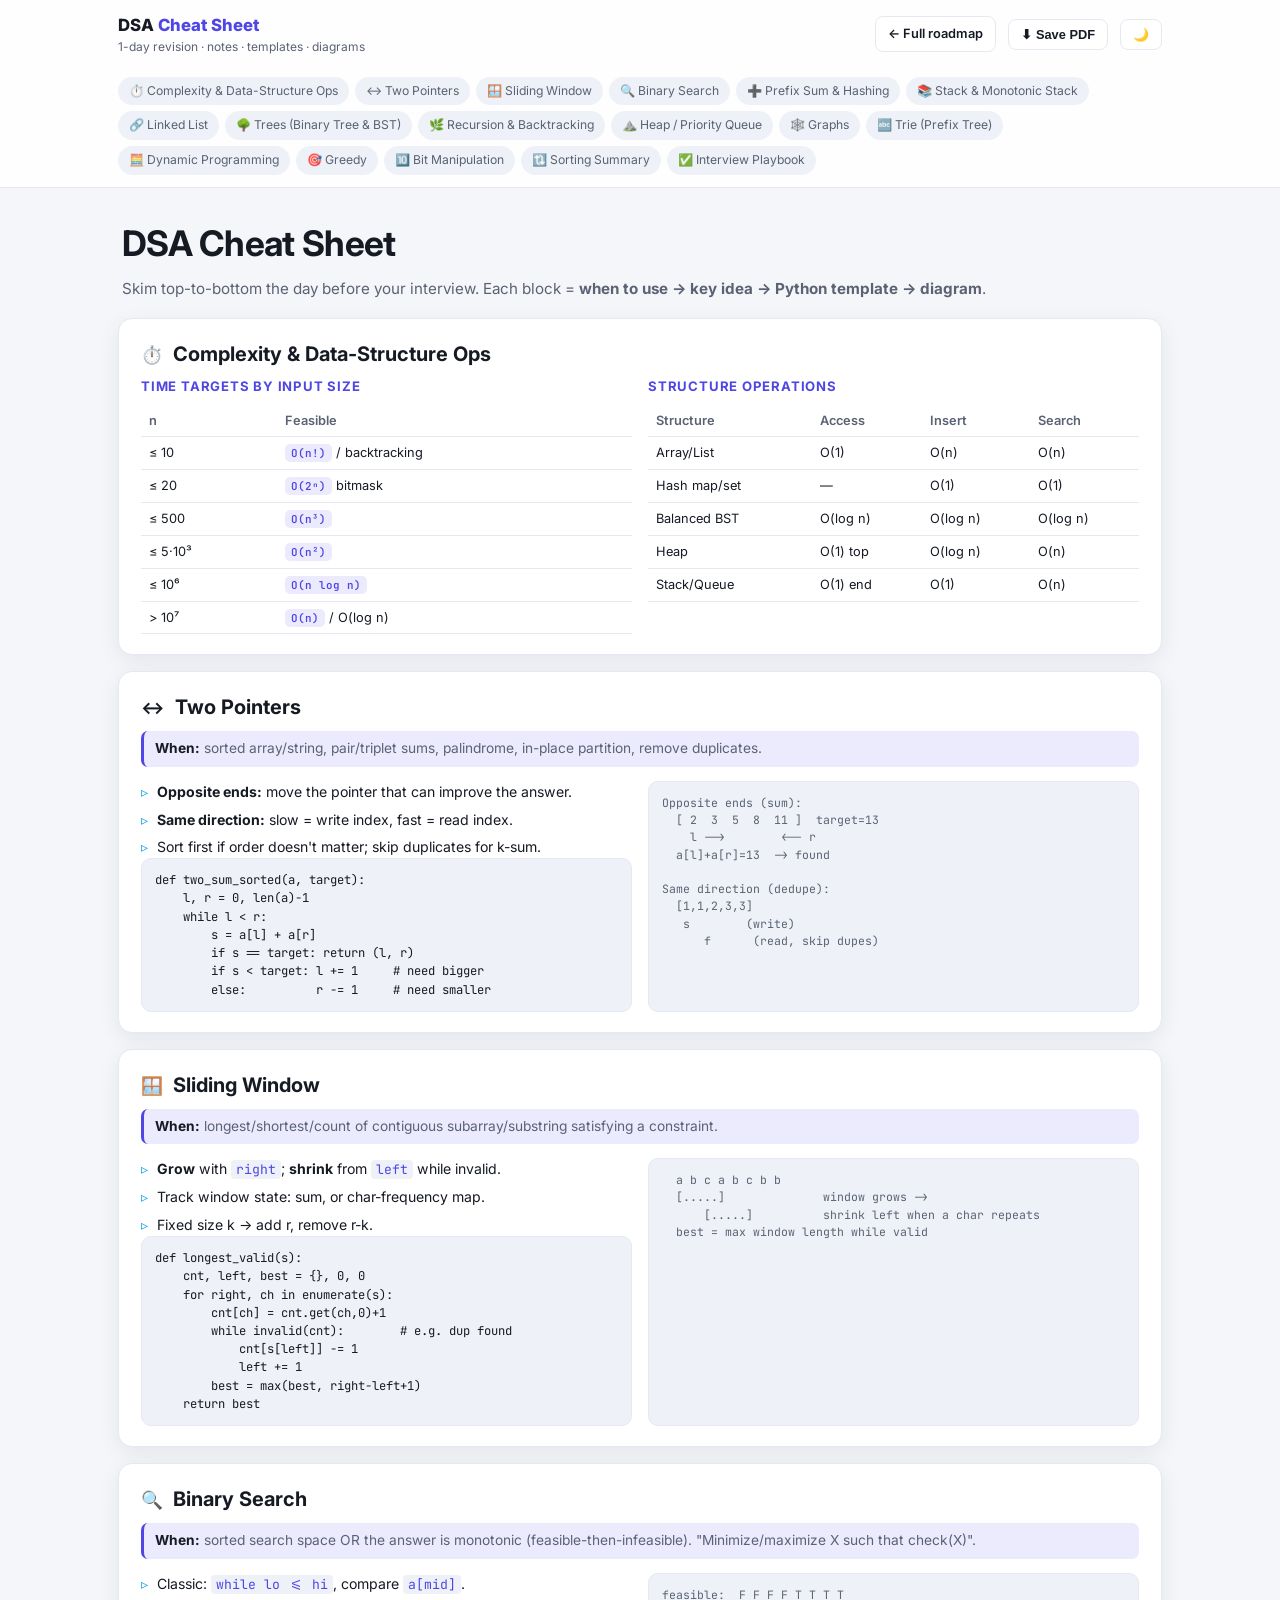
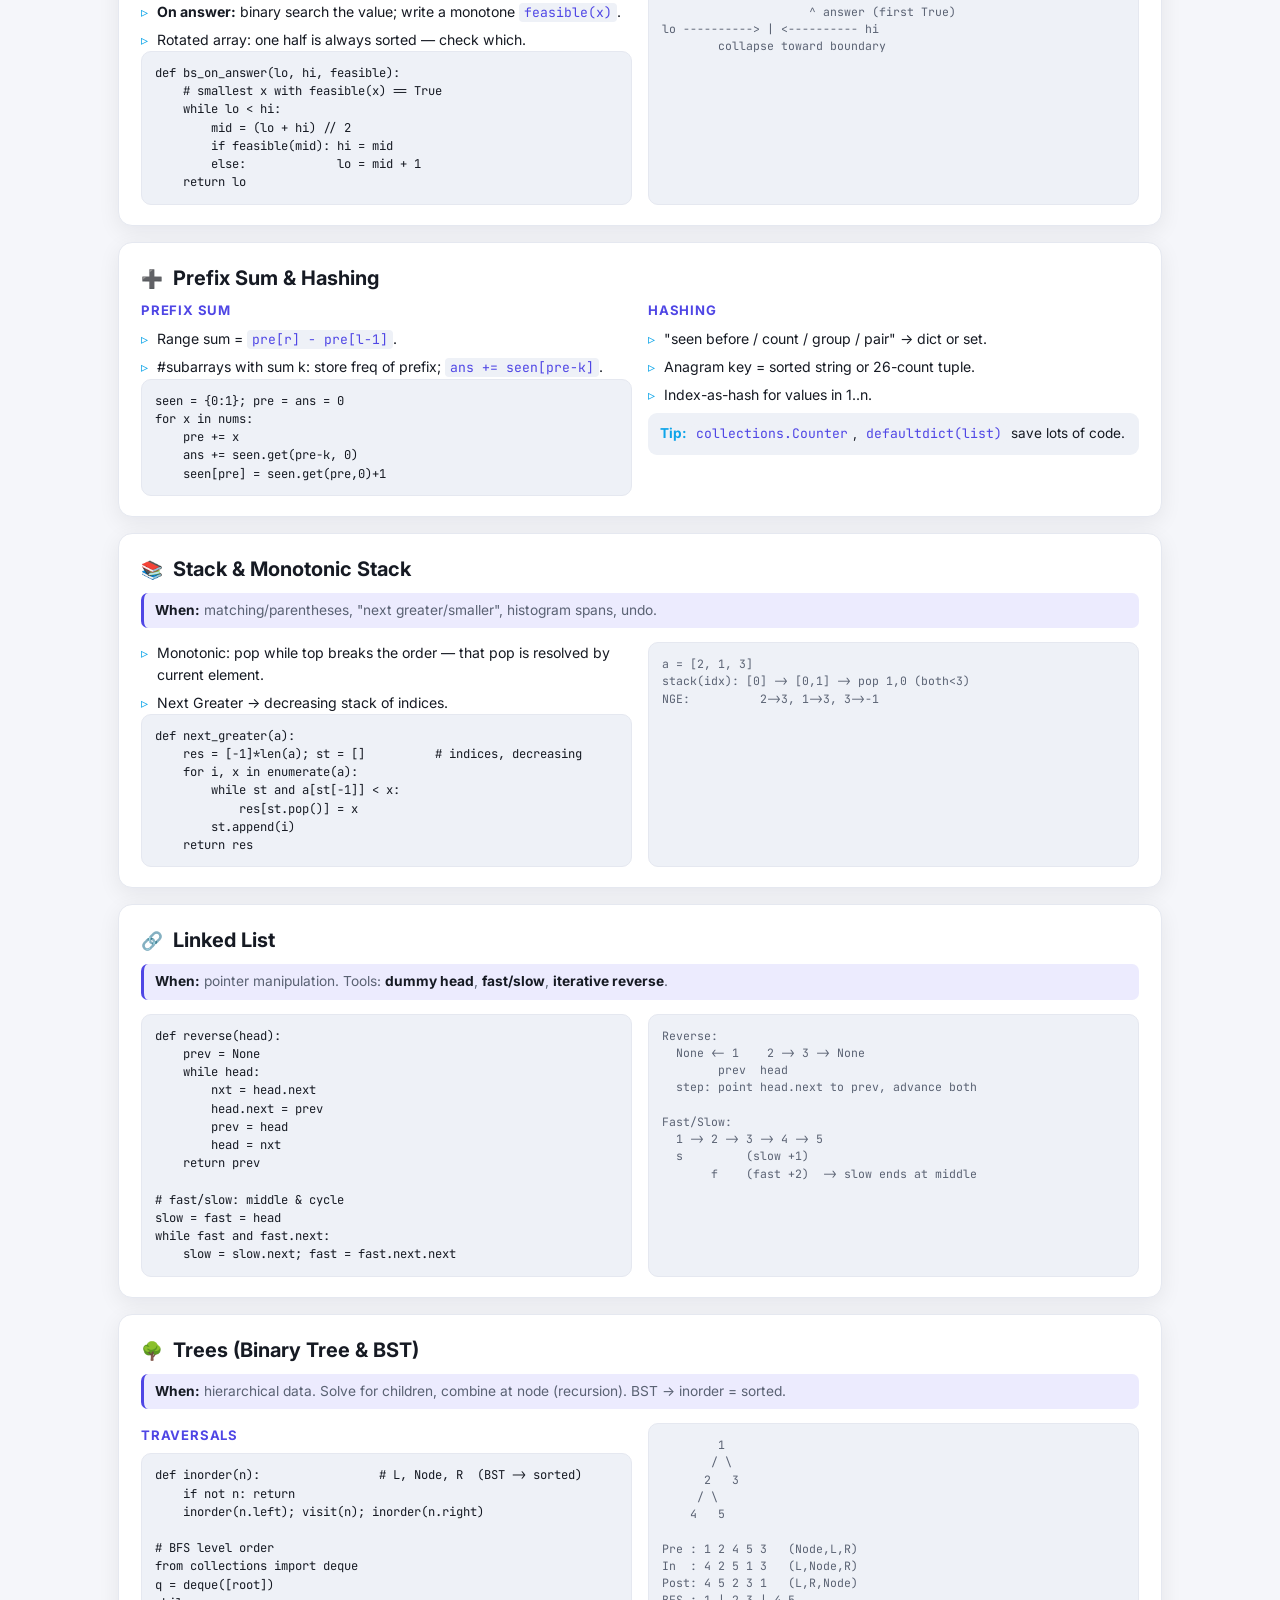
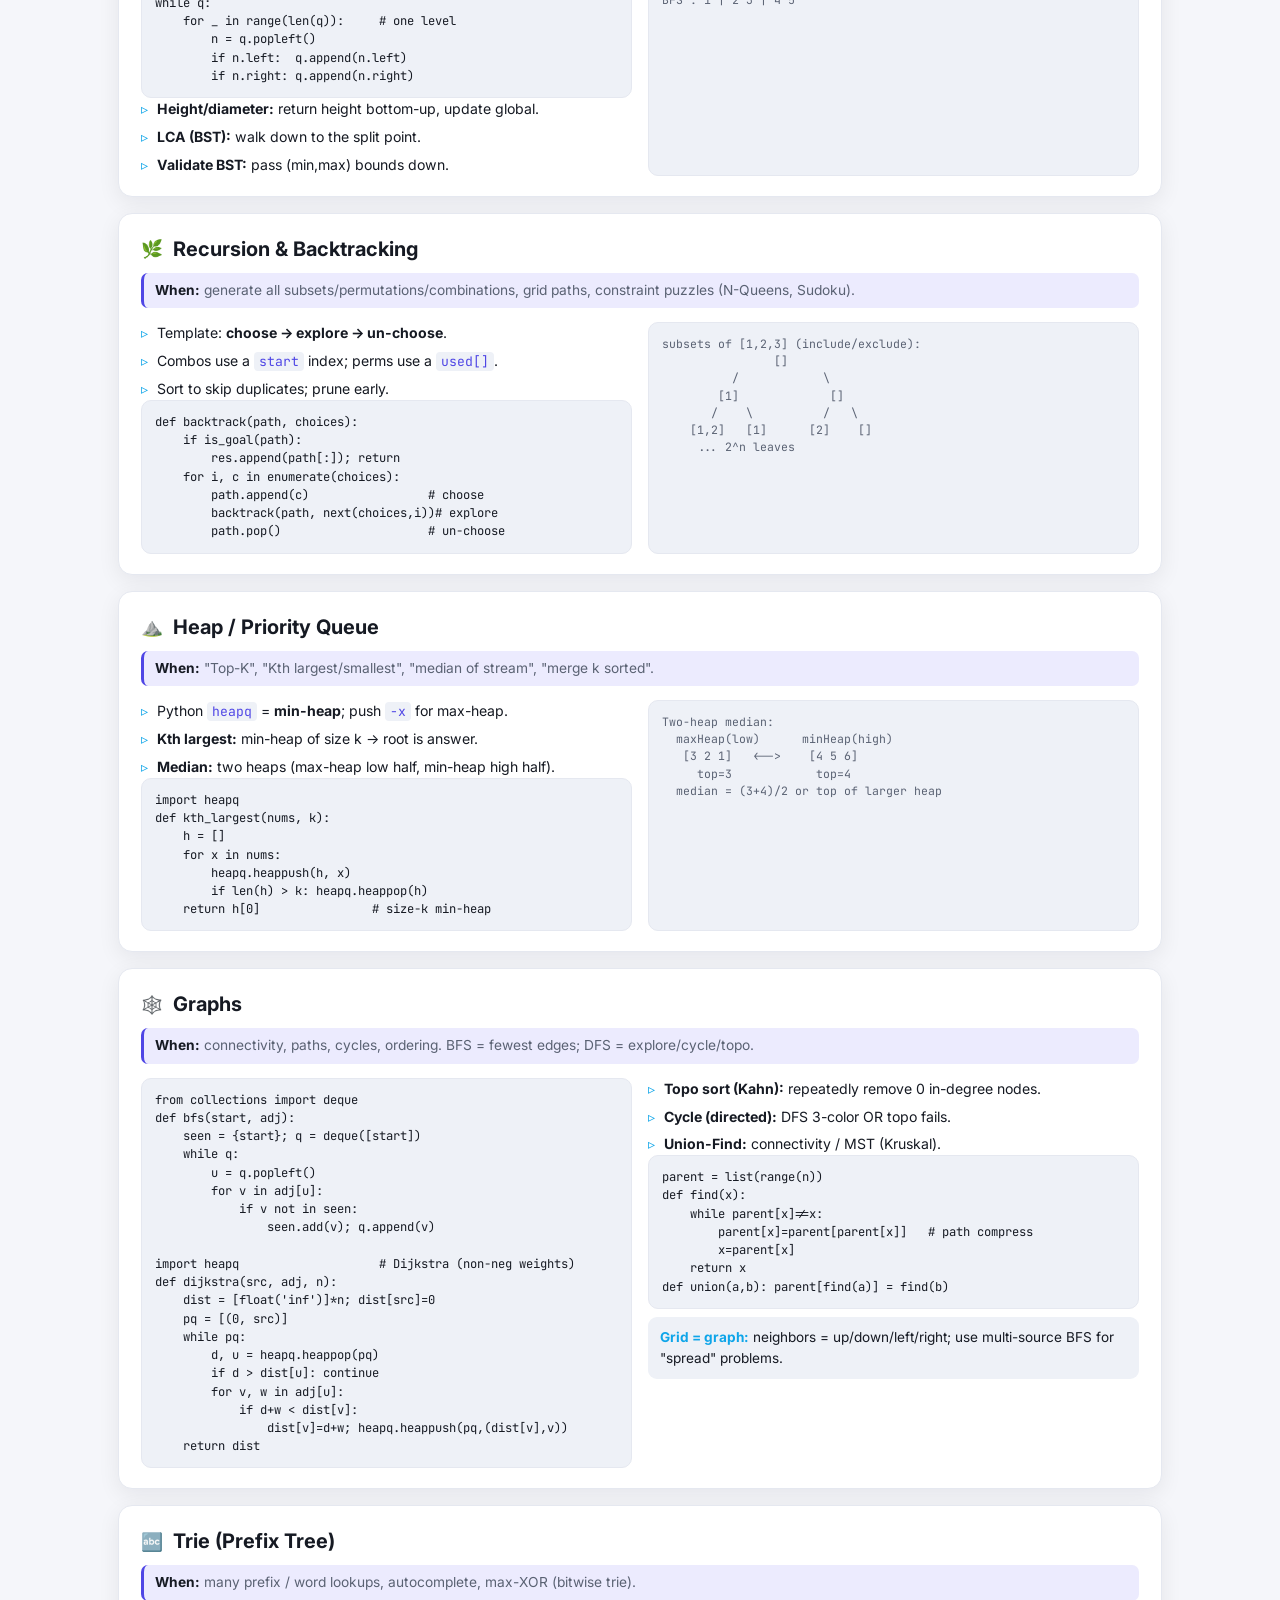
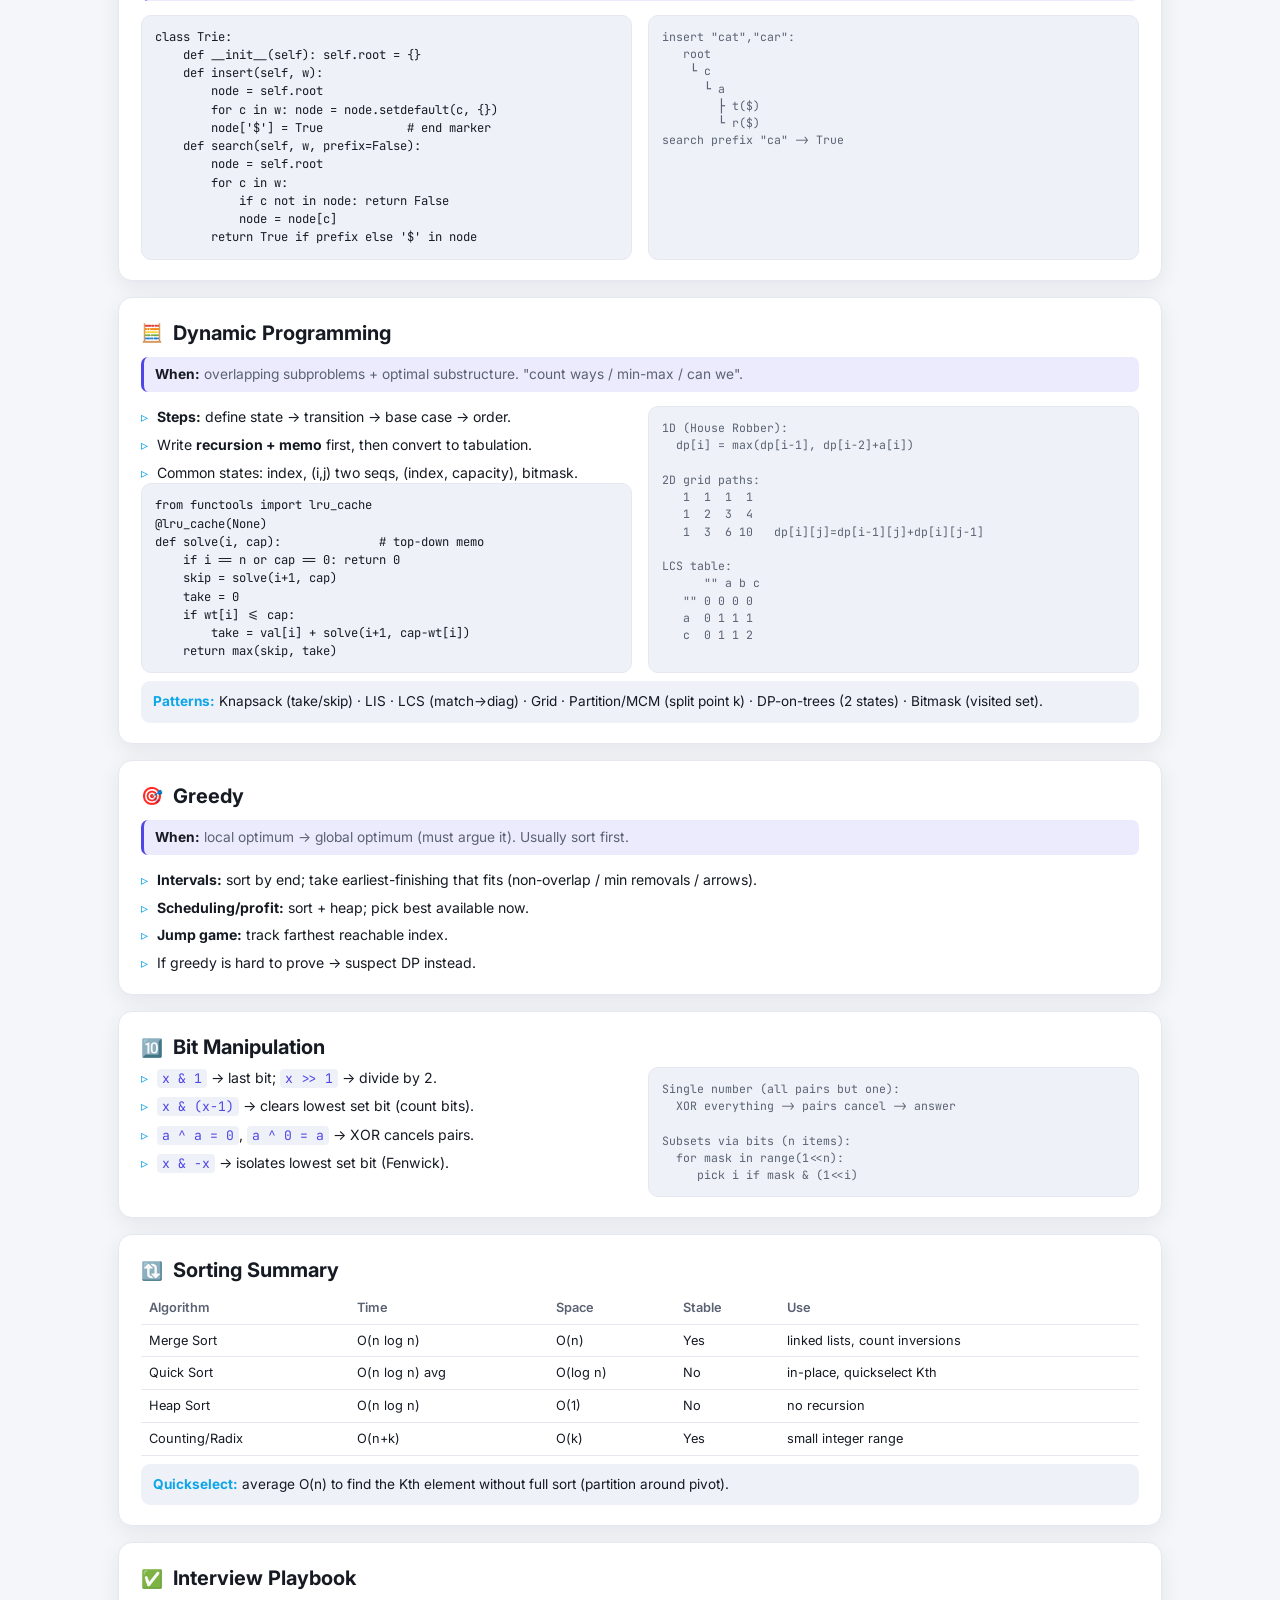
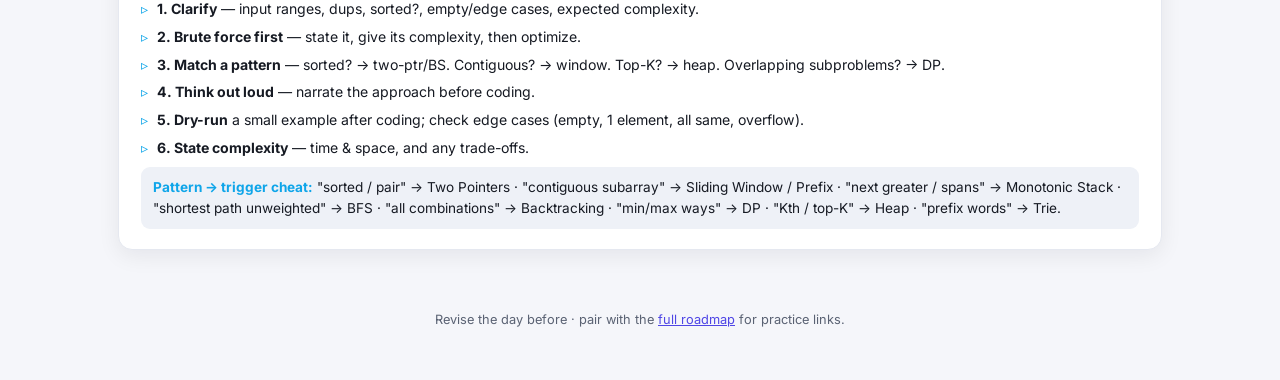
==== dsa-cheatsheet.html @ 48290633 "Add footer links for DSA resources in index.html and style.css. Enhanced footer styling for better p" ====
<!DOCTYPE html>
<html lang="en">
<head>
  <meta charset="UTF-8" />
  <meta name="viewport" content="width=device-width, initial-scale=1.0" />
  <title>DSA Cheat Sheet — 1-Day Revision</title>
  <meta name="description" content="One-day DSA revision cheat sheet: short notes, Python templates, and diagrams for every pattern." />
  <link rel="preconnect" href="https://fonts.googleapis.com" />
  <link rel="preconnect" href="https://fonts.gstatic.com" crossorigin />
  <link href="https://fonts.googleapis.com/css2?family=Inter:wght@400;500;600;700;800&family=JetBrains+Mono:wght@400;500;600&display=swap" rel="stylesheet" />
  <style>
    :root{
      --bg:#f5f6fa; --surface:#fff; --surface2:#eef1f7; --text:#161a23; --muted:#5a6273;
      --primary:#4f46e5; --primary-soft:#ecebfe; --border:#e5e8f0; --accent:#0ea5e9;
      --e:#16a34a; --m:#d97706; --h:#dc2626; --shadow:0 6px 22px rgba(16,19,28,.07);
    }
    [data-theme="dark"]{
      --bg:#0b0d13; --surface:#14171f; --surface2:#1b1f2b; --text:#e4e8f1; --muted:#98a1b4;
      --primary:#8b8bf5; --primary-soft:#20233a; --border:#242a38; --accent:#38bdf8;
      --e:#4ade80; --m:#fbbf24; --h:#f87171; --shadow:0 6px 22px rgba(0,0,0,.4);
    }
    *{box-sizing:border-box;margin:0;padding:0}
    html{scroll-behavior:smooth;scroll-padding-top:70px}
    body{font-family:"Inter",system-ui,sans-serif;background:var(--bg);color:var(--text);line-height:1.55;-webkit-font-smoothing:antialiased}

    /* top bar + TOC */
    header.bar{position:sticky;top:0;z-index:30;background:color-mix(in srgb,var(--surface) 88%,transparent);backdrop-filter:blur(12px);border-bottom:1px solid var(--border)}
    .bar-in{max-width:1080px;margin:0 auto;padding:12px 18px;display:flex;align-items:center;gap:12px;flex-wrap:wrap}
    .logo{font-weight:800;font-size:1.05rem}.logo span{color:var(--primary)}
    .sub{font-size:.75rem;color:var(--muted)}
    .bar .sp{flex:1}
    .btn{padding:7px 12px;border-radius:8px;border:1px solid var(--border);background:var(--surface);color:var(--text);font-size:.8rem;font-weight:600;cursor:pointer;text-decoration:none}
    .btn:hover{border-color:var(--primary);color:var(--primary)}
    .toc{max-width:1080px;margin:0 auto;padding:8px 18px 12px;display:flex;flex-wrap:wrap;gap:6px}
    .toc a{font-size:.76rem;padding:4px 10px;border-radius:99px;background:var(--surface2);color:var(--muted);text-decoration:none;border:1px solid transparent}
    .toc a:hover{color:var(--primary);border-color:var(--primary)}

    main{max-width:1080px;margin:0 auto;padding:18px}
    .hero{padding:10px 4px 18px}
    .hero h1{font-size:clamp(1.6rem,4vw,2.2rem);letter-spacing:-.02em}
    .hero p{color:var(--muted);margin-top:6px;font-size:.95rem}

    section.card{background:var(--surface);border:1px solid var(--border);border-radius:14px;box-shadow:var(--shadow);padding:20px 22px;margin-bottom:16px;scroll-margin-top:70px}
    section.card > h2{font-size:1.25rem;display:flex;align-items:center;gap:10px;margin-bottom:4px}
    section.card > h2 .ic{font-size:1.1rem}
    .when{font-size:.86rem;color:var(--muted);background:var(--primary-soft);border-left:3px solid var(--primary);padding:7px 11px;border-radius:7px;margin:8px 0 14px}
    .when b{color:var(--text)}

    .grid{display:grid;grid-template-columns:1fr 1fr;gap:16px}
    @media(max-width:760px){.grid{grid-template-columns:1fr}}
    h3.blk{font-size:.82rem;text-transform:uppercase;letter-spacing:.06em;color:var(--primary);margin:2px 0 8px}

    ul.pts{list-style:none;display:flex;flex-direction:column;gap:6px;font-size:.88rem}
    ul.pts li{padding-left:16px;position:relative;color:var(--text)}
    ul.pts li::before{content:"▹";position:absolute;left:0;color:var(--accent)}
    ul.pts b{color:var(--text)}
    .muted{color:var(--muted)}

    pre{font-family:"JetBrains Mono",monospace;font-size:.76rem;line-height:1.5;background:var(--surface2);border:1px solid var(--border);border-radius:10px;padding:12px 13px;overflow-x:auto;white-space:pre;color:var(--text)}
    pre.dia{color:var(--muted);font-size:.72rem}
    code.k{font-family:"JetBrains Mono",monospace;font-size:.82rem;background:var(--surface2);padding:1px 5px;border-radius:4px;color:var(--primary)}

    table.cx{width:100%;border-collapse:collapse;font-size:.8rem;margin-top:6px}
    table.cx th,table.cx td{text-align:left;padding:6px 8px;border-bottom:1px solid var(--border)}
    table.cx th{color:var(--muted);font-weight:600}
    .tag{font-family:"JetBrains Mono",monospace;font-size:.68rem;padding:2px 6px;border-radius:5px;font-weight:600}
    .tag.O{background:var(--primary-soft);color:var(--primary)}

    .tip{font-size:.85rem;background:var(--surface2);border-radius:9px;padding:10px 12px;margin-top:8px}
    .tip b{color:var(--accent)}

    footer{text-align:center;color:var(--muted);font-size:.8rem;padding:26px 18px 50px}
    footer a{color:var(--primary)}

    @media print{
      header.bar,.toc,.btn{display:none}
      body{background:#fff}
      section.card{box-shadow:none;break-inside:avoid;border-color:#ccc}
      a{color:#000;text-decoration:none}
      pre{background:#f4f4f4}
    }
  </style>
</head>
<body>
  <header class="bar">
    <div class="bar-in">
      <div>
        <div class="logo">DSA <span>Cheat Sheet</span></div>
        <div class="sub">1-day revision · notes · templates · diagrams</div>
      </div>
      <div class="sp"></div>
      <a class="btn" href="dsa.html">← Full roadmap</a>
      <button class="btn" onclick="window.print()">⬇ Save PDF</button>
      <button class="btn" id="themeToggle">🌙</button>
    </div>
    <nav class="toc" id="toc"></nav>
  </header>

  <main>
    <div class="hero">
      <h1>DSA Cheat Sheet</h1>
      <p>Skim top-to-bottom the day before your interview. Each block = <b>when to use → key idea → Python template → diagram</b>.</p>
    </div>

    <!-- COMPLEXITY -->
    <section class="card" id="complexity">
      <h2><span class="ic">⏱️</span> Complexity & Data-Structure Ops</h2>
      <div class="grid">
        <div>
          <h3 class="blk">Time targets by input size</h3>
          <table class="cx">
            <tr><th>n</th><th>Feasible</th></tr>
            <tr><td>≤ 10</td><td><span class="tag O">O(n!)</span> / backtracking</td></tr>
            <tr><td>≤ 20</td><td><span class="tag O">O(2ⁿ)</span> bitmask</td></tr>
            <tr><td>≤ 500</td><td><span class="tag O">O(n³)</span></td></tr>
            <tr><td>≤ 5·10³</td><td><span class="tag O">O(n²)</span></td></tr>
            <tr><td>≤ 10⁶</td><td><span class="tag O">O(n log n)</span></td></tr>
            <tr><td>&gt; 10⁷</td><td><span class="tag O">O(n)</span> / O(log n)</td></tr>
          </table>
        </div>
        <div>
          <h3 class="blk">Structure operations</h3>
          <table class="cx">
            <tr><th>Structure</th><th>Access</th><th>Insert</th><th>Search</th></tr>
            <tr><td>Array/List</td><td>O(1)</td><td>O(n)</td><td>O(n)</td></tr>
            <tr><td>Hash map/set</td><td>—</td><td>O(1)</td><td>O(1)</td></tr>
            <tr><td>Balanced BST</td><td>O(log n)</td><td>O(log n)</td><td>O(log n)</td></tr>
            <tr><td>Heap</td><td>O(1) top</td><td>O(log n)</td><td>O(n)</td></tr>
            <tr><td>Stack/Queue</td><td>O(1) end</td><td>O(1)</td><td>O(n)</td></tr>
          </table>
        </div>
      </div>
    </section>

    <!-- TWO POINTERS -->
    <section class="card" id="twopointers">
      <h2><span class="ic">↔️</span> Two Pointers</h2>
      <div class="when"><b>When:</b> sorted array/string, pair/triplet sums, palindrome, in-place partition, remove duplicates.</div>
      <div class="grid">
        <div>
          <ul class="pts">
            <li><b>Opposite ends:</b> move the pointer that can improve the answer.</li>
            <li><b>Same direction:</b> slow = write index, fast = read index.</li>
            <li>Sort first if order doesn't matter; skip duplicates for k-sum.</li>
          </ul>
          <pre>def two_sum_sorted(a, target):
    l, r = 0, len(a)-1
    while l < r:
        s = a[l] + a[r]
        if s == target: return (l, r)
        if s < target: l += 1     # need bigger
        else:          r -= 1     # need smaller</pre>
        </div>
        <pre class="dia">Opposite ends (sum):
  [ 2  3  5  8  11 ]  target=13
    l -->        <-- r
  a[l]+a[r]=13  -> found

Same direction (dedupe):
  [1,1,2,3,3]
   s        (write)
      f      (read, skip dupes)</pre>
      </div>
    </section>

    <!-- SLIDING WINDOW -->
    <section class="card" id="sliding">
      <h2><span class="ic">🪟</span> Sliding Window</h2>
      <div class="when"><b>When:</b> longest/shortest/count of contiguous subarray/substring satisfying a constraint.</div>
      <div class="grid">
        <div>
          <ul class="pts">
            <li><b>Grow</b> with <code class="k">right</code>; <b>shrink</b> from <code class="k">left</code> while invalid.</li>
            <li>Track window state: sum, or char-frequency map.</li>
            <li>Fixed size k → add r, remove r-k.</li>
          </ul>
          <pre>def longest_valid(s):
    cnt, left, best = {}, 0, 0
    for right, ch in enumerate(s):
        cnt[ch] = cnt.get(ch,0)+1
        while invalid(cnt):        # e.g. dup found
            cnt[s[left]] -= 1
            left += 1
        best = max(best, right-left+1)
    return best</pre>
        </div>
        <pre class="dia">  a b c a b c b b
  [.....]              window grows ->
      [.....]          shrink left when a char repeats
  best = max window length while valid</pre>
      </div>
    </section>

    <!-- BINARY SEARCH -->
    <section class="card" id="binarysearch">
      <h2><span class="ic">🔍</span> Binary Search</h2>
      <div class="when"><b>When:</b> sorted search space OR the answer is monotonic (feasible-then-infeasible). "Minimize/maximize X such that check(X)".</div>
      <div class="grid">
        <div>
          <ul class="pts">
            <li>Classic: <code class="k">while lo &lt;= hi</code>, compare <code class="k">a[mid]</code>.</li>
            <li><b>On answer:</b> binary search the value; write a monotone <code class="k">feasible(x)</code>.</li>
            <li>Rotated array: one half is always sorted — check which.</li>
          </ul>
          <pre>def bs_on_answer(lo, hi, feasible):
    # smallest x with feasible(x) == True
    while lo < hi:
        mid = (lo + hi) // 2
        if feasible(mid): hi = mid
        else:             lo = mid + 1
    return lo</pre>
        </div>
        <pre class="dia">feasible:  F F F F T T T T
                     ^ answer (first True)
lo ----------> | <---------- hi
        collapse toward boundary</pre>
      </div>
    </section>

    <!-- PREFIX / HASHING -->
    <section class="card" id="prefix">
      <h2><span class="ic">➕</span> Prefix Sum & Hashing</h2>
      <div class="grid">
        <div>
          <h3 class="blk">Prefix Sum</h3>
          <ul class="pts">
            <li>Range sum = <code class="k">pre[r] - pre[l-1]</code>.</li>
            <li>#subarrays with sum k: store freq of prefix; <code class="k">ans += seen[pre-k]</code>.</li>
          </ul>
          <pre>seen = {0:1}; pre = ans = 0
for x in nums:
    pre += x
    ans += seen.get(pre-k, 0)
    seen[pre] = seen.get(pre,0)+1</pre>
        </div>
        <div>
          <h3 class="blk">Hashing</h3>
          <ul class="pts">
            <li>"seen before / count / group / pair" → dict or set.</li>
            <li>Anagram key = sorted string or 26-count tuple.</li>
            <li>Index-as-hash for values in 1..n.</li>
          </ul>
          <div class="tip"><b>Tip:</b> <code class="k">collections.Counter</code>, <code class="k">defaultdict(list)</code> save lots of code.</div>
        </div>
      </div>
    </section>

    <!-- STACK -->
    <section class="card" id="stack">
      <h2><span class="ic">📚</span> Stack & Monotonic Stack</h2>
      <div class="when"><b>When:</b> matching/parentheses, "next greater/smaller", histogram spans, undo.</div>
      <div class="grid">
        <div>
          <ul class="pts">
            <li>Monotonic: pop while top breaks the order — that pop is resolved by current element.</li>
            <li>Next Greater → decreasing stack of indices.</li>
          </ul>
          <pre>def next_greater(a):
    res = [-1]*len(a); st = []          # indices, decreasing
    for i, x in enumerate(a):
        while st and a[st[-1]] < x:
            res[st.pop()] = x
        st.append(i)
    return res</pre>
        </div>
        <pre class="dia">a = [2, 1, 3]
stack(idx): [0] -> [0,1] -> pop 1,0 (both<3)
NGE:          2->3, 1->3, 3->-1</pre>
      </div>
    </section>

    <!-- LINKED LIST -->
    <section class="card" id="linkedlist">
      <h2><span class="ic">🔗</span> Linked List</h2>
      <div class="when"><b>When:</b> pointer manipulation. Tools: <b>dummy head</b>, <b>fast/slow</b>, <b>iterative reverse</b>.</div>
      <div class="grid">
        <div>
          <pre>def reverse(head):
    prev = None
    while head:
        nxt = head.next
        head.next = prev
        prev = head
        head = nxt
    return prev

# fast/slow: middle & cycle
slow = fast = head
while fast and fast.next:
    slow = slow.next; fast = fast.next.next</pre>
        </div>
        <pre class="dia">Reverse:
  None <- 1    2 -> 3 -> None
        prev  head
  step: point head.next to prev, advance both

Fast/Slow:
  1 -> 2 -> 3 -> 4 -> 5
  s         (slow +1)
       f    (fast +2)  -> slow ends at middle</pre>
      </div>
    </section>

    <!-- TREES -->
    <section class="card" id="trees">
      <h2><span class="ic">🌳</span> Trees (Binary Tree & BST)</h2>
      <div class="when"><b>When:</b> hierarchical data. Solve for children, combine at node (recursion). BST → inorder = sorted.</div>
      <div class="grid">
        <div>
          <h3 class="blk">Traversals</h3>
          <pre>def inorder(n):                 # L, Node, R  (BST -> sorted)
    if not n: return
    inorder(n.left); visit(n); inorder(n.right)

# BFS level order
from collections import deque
q = deque([root])
while q:
    for _ in range(len(q)):     # one level
        n = q.popleft()
        if n.left:  q.append(n.left)
        if n.right: q.append(n.right)</pre>
          <ul class="pts">
            <li><b>Height/diameter:</b> return height bottom-up, update global.</li>
            <li><b>LCA (BST):</b> walk down to the split point.</li>
            <li><b>Validate BST:</b> pass (min,max) bounds down.</li>
          </ul>
        </div>
        <pre class="dia">        1
       / \
      2   3
     / \
    4   5

Pre : 1 2 4 5 3   (Node,L,R)
In  : 4 2 5 1 3   (L,Node,R)
Post: 4 5 2 3 1   (L,R,Node)
BFS : 1 | 2 3 | 4 5</pre>
      </div>
    </section>

    <!-- RECURSION / BACKTRACKING -->
    <section class="card" id="backtracking">
      <h2><span class="ic">🌿</span> Recursion & Backtracking</h2>
      <div class="when"><b>When:</b> generate all subsets/permutations/combinations, grid paths, constraint puzzles (N-Queens, Sudoku).</div>
      <div class="grid">
        <div>
          <ul class="pts">
            <li>Template: <b>choose → explore → un-choose</b>.</li>
            <li>Combos use a <code class="k">start</code> index; perms use a <code class="k">used[]</code>.</li>
            <li>Sort to skip duplicates; prune early.</li>
          </ul>
          <pre>def backtrack(path, choices):
    if is_goal(path):
        res.append(path[:]); return
    for i, c in enumerate(choices):
        path.append(c)                 # choose
        backtrack(path, next(choices,i))# explore
        path.pop()                     # un-choose</pre>
        </div>
        <pre class="dia">subsets of [1,2,3] (include/exclude):
                []
          /            \
        [1]             []
       /    \          /   \
    [1,2]   [1]      [2]    []
     ... 2^n leaves</pre>
      </div>
    </section>

    <!-- HEAP -->
    <section class="card" id="heap">
      <h2><span class="ic">⛰️</span> Heap / Priority Queue</h2>
      <div class="when"><b>When:</b> "Top-K", "Kth largest/smallest", "median of stream", "merge k sorted".</div>
      <div class="grid">
        <div>
          <ul class="pts">
            <li>Python <code class="k">heapq</code> = <b>min-heap</b>; push <code class="k">-x</code> for max-heap.</li>
            <li><b>Kth largest:</b> min-heap of size k → root is answer.</li>
            <li><b>Median:</b> two heaps (max-heap low half, min-heap high half).</li>
          </ul>
          <pre>import heapq
def kth_largest(nums, k):
    h = []
    for x in nums:
        heapq.heappush(h, x)
        if len(h) > k: heapq.heappop(h)
    return h[0]                # size-k min-heap</pre>
        </div>
        <pre class="dia">Two-heap median:
  maxHeap(low)      minHeap(high)
   [3 2 1]   <-->    [4 5 6]
     top=3            top=4
  median = (3+4)/2 or top of larger heap</pre>
      </div>
    </section>

    <!-- GRAPHS -->
    <section class="card" id="graphs">
      <h2><span class="ic">🕸️</span> Graphs</h2>
      <div class="when"><b>When:</b> connectivity, paths, cycles, ordering. BFS = fewest edges; DFS = explore/cycle/topo.</div>
      <div class="grid">
        <div>
          <pre>from collections import deque
def bfs(start, adj):
    seen = {start}; q = deque([start])
    while q:
        u = q.popleft()
        for v in adj[u]:
            if v not in seen:
                seen.add(v); q.append(v)

import heapq                    # Dijkstra (non-neg weights)
def dijkstra(src, adj, n):
    dist = [float('inf')]*n; dist[src]=0
    pq = [(0, src)]
    while pq:
        d, u = heapq.heappop(pq)
        if d > dist[u]: continue
        for v, w in adj[u]:
            if d+w < dist[v]:
                dist[v]=d+w; heapq.heappush(pq,(dist[v],v))
    return dist</pre>
        </div>
        <div>
          <ul class="pts">
            <li><b>Topo sort (Kahn):</b> repeatedly remove 0 in-degree nodes.</li>
            <li><b>Cycle (directed):</b> DFS 3-color OR topo fails.</li>
            <li><b>Union-Find:</b> connectivity / MST (Kruskal).</li>
          </ul>
          <pre>parent = list(range(n))
def find(x):
    while parent[x]!=x:
        parent[x]=parent[parent[x]]   # path compress
        x=parent[x]
    return x
def union(a,b): parent[find(a)] = find(b)</pre>
          <div class="tip"><b>Grid = graph:</b> neighbors = up/down/left/right; use multi-source BFS for "spread" problems.</div>
        </div>
      </div>
    </section>

    <!-- TRIE -->
    <section class="card" id="trie">
      <h2><span class="ic">🔤</span> Trie (Prefix Tree)</h2>
      <div class="when"><b>When:</b> many prefix / word lookups, autocomplete, max-XOR (bitwise trie).</div>
      <div class="grid">
        <div>
          <pre>class Trie:
    def __init__(self): self.root = {}
    def insert(self, w):
        node = self.root
        for c in w: node = node.setdefault(c, {})
        node['$'] = True            # end marker
    def search(self, w, prefix=False):
        node = self.root
        for c in w:
            if c not in node: return False
            node = node[c]
        return True if prefix else '$' in node</pre>
        </div>
        <pre class="dia">insert "cat","car":
   root
    └ c
      └ a
        ├ t($)
        └ r($)
search prefix "ca" -> True</pre>
      </div>
    </section>

    <!-- DP -->
    <section class="card" id="dp">
      <h2><span class="ic">🧮</span> Dynamic Programming</h2>
      <div class="when"><b>When:</b> overlapping subproblems + optimal substructure. "count ways / min-max / can we".</div>
      <div class="grid">
        <div>
          <ul class="pts">
            <li><b>Steps:</b> define state → transition → base case → order.</li>
            <li>Write <b>recursion + memo</b> first, then convert to tabulation.</li>
            <li>Common states: index, (i,j) two seqs, (index, capacity), bitmask.</li>
          </ul>
          <pre>from functools import lru_cache
@lru_cache(None)
def solve(i, cap):              # top-down memo
    if i == n or cap == 0: return 0
    skip = solve(i+1, cap)
    take = 0
    if wt[i] <= cap:
        take = val[i] + solve(i+1, cap-wt[i])
    return max(skip, take)</pre>
        </div>
        <pre class="dia">1D (House Robber):
  dp[i] = max(dp[i-1], dp[i-2]+a[i])

2D grid paths:
   1  1  1  1
   1  2  3  4
   1  3  6 10   dp[i][j]=dp[i-1][j]+dp[i][j-1]

LCS table:
      "" a b c
   "" 0 0 0 0
   a  0 1 1 1
   c  0 1 1 2</pre>
      </div>
      <div class="tip"><b>Patterns:</b> Knapsack (take/skip) · LIS · LCS (match→diag) · Grid · Partition/MCM (split point k) · DP-on-trees (2 states) · Bitmask (visited set).</div>
    </section>

    <!-- GREEDY -->
    <section class="card" id="greedy">
      <h2><span class="ic">🎯</span> Greedy</h2>
      <div class="when"><b>When:</b> local optimum → global optimum (must argue it). Usually sort first.</div>
      <ul class="pts">
        <li><b>Intervals:</b> sort by end; take earliest-finishing that fits (non-overlap / min removals / arrows).</li>
        <li><b>Scheduling/profit:</b> sort + heap; pick best available now.</li>
        <li><b>Jump game:</b> track farthest reachable index.</li>
        <li>If greedy is hard to prove → suspect DP instead.</li>
      </ul>
    </section>

    <!-- BIT -->
    <section class="card" id="bits">
      <h2><span class="ic">🔟</span> Bit Manipulation</h2>
      <div class="grid">
        <div>
          <ul class="pts">
            <li><code class="k">x &amp; 1</code> → last bit; <code class="k">x &gt;&gt; 1</code> → divide by 2.</li>
            <li><code class="k">x &amp; (x-1)</code> → clears lowest set bit (count bits).</li>
            <li><code class="k">a ^ a = 0</code>, <code class="k">a ^ 0 = a</code> → XOR cancels pairs.</li>
            <li><code class="k">x &amp; -x</code> → isolates lowest set bit (Fenwick).</li>
          </ul>
        </div>
        <pre class="dia">Single number (all pairs but one):
  XOR everything -> pairs cancel -> answer

Subsets via bits (n items):
  for mask in range(1&lt;&lt;n):
     pick i if mask &amp; (1&lt;&lt;i)</pre>
      </div>
    </section>

    <!-- SORTING -->
    <section class="card" id="sorting">
      <h2><span class="ic">🔃</span> Sorting Summary</h2>
      <table class="cx">
        <tr><th>Algorithm</th><th>Time</th><th>Space</th><th>Stable</th><th>Use</th></tr>
        <tr><td>Merge Sort</td><td>O(n log n)</td><td>O(n)</td><td>Yes</td><td>linked lists, count inversions</td></tr>
        <tr><td>Quick Sort</td><td>O(n log n) avg</td><td>O(log n)</td><td>No</td><td>in-place, quickselect Kth</td></tr>
        <tr><td>Heap Sort</td><td>O(n log n)</td><td>O(1)</td><td>No</td><td>no recursion</td></tr>
        <tr><td>Counting/Radix</td><td>O(n+k)</td><td>O(k)</td><td>Yes</td><td>small integer range</td></tr>
      </table>
      <div class="tip"><b>Quickselect:</b> average O(n) to find the Kth element without full sort (partition around pivot).</div>
    </section>

    <!-- INTERVIEW TIPS -->
    <section class="card" id="tips">
      <h2><span class="ic">✅</span> Interview Playbook</h2>
      <ul class="pts">
        <li><b>1. Clarify</b> — input ranges, dups, sorted?, empty/edge cases, expected complexity.</li>
        <li><b>2. Brute force first</b> — state it, give its complexity, then optimize.</li>
        <li><b>3. Match a pattern</b> — sorted? → two-ptr/BS. Contiguous? → window. Top-K? → heap. Overlapping subproblems? → DP.</li>
        <li><b>4. Think out loud</b> — narrate the approach before coding.</li>
        <li><b>5. Dry-run</b> a small example after coding; check edge cases (empty, 1 element, all same, overflow).</li>
        <li><b>6. State complexity</b> — time &amp; space, and any trade-offs.</li>
      </ul>
      <div class="tip"><b>Pattern → trigger cheat:</b> "sorted / pair" → Two Pointers · "contiguous subarray" → Sliding Window / Prefix · "next greater / spans" → Monotonic Stack · "shortest path unweighted" → BFS · "all combinations" → Backtracking · "min/max ways" → DP · "Kth / top-K" → Heap · "prefix words" → Trie.</div>
    </section>
  </main>

  <footer>Revise the day before · pair with the <a href="dsa.html">full roadmap</a> for practice links.</footer>

  <script>
    // build TOC from sections
    const secs = [...document.querySelectorAll("section.card")];
    const toc = document.getElementById("toc");
    secs.forEach(s => {
      const a = document.createElement("a");
      a.href = "#" + s.id;
      a.textContent = s.querySelector("h2").textContent.trim();
      toc.appendChild(a);
    });
    // theme
    const t = document.getElementById("themeToggle"), root = document.documentElement;
    const saved = localStorage.getItem("dsa-theme");
    if (saved === "dark" || (!saved && matchMedia("(prefers-color-scheme: dark)").matches)) { root.setAttribute("data-theme","dark"); t.textContent="☀️"; }
    t.addEventListener("click", () => {
      const d = root.getAttribute("data-theme")==="dark";
      if(d){root.removeAttribute("data-theme");t.textContent="🌙";localStorage.setItem("dsa-theme","light");}
      else{root.setAttribute("data-theme","dark");t.textContent="☀️";localStorage.setItem("dsa-theme","dark");}
    });
  </script>
</body>
</html>
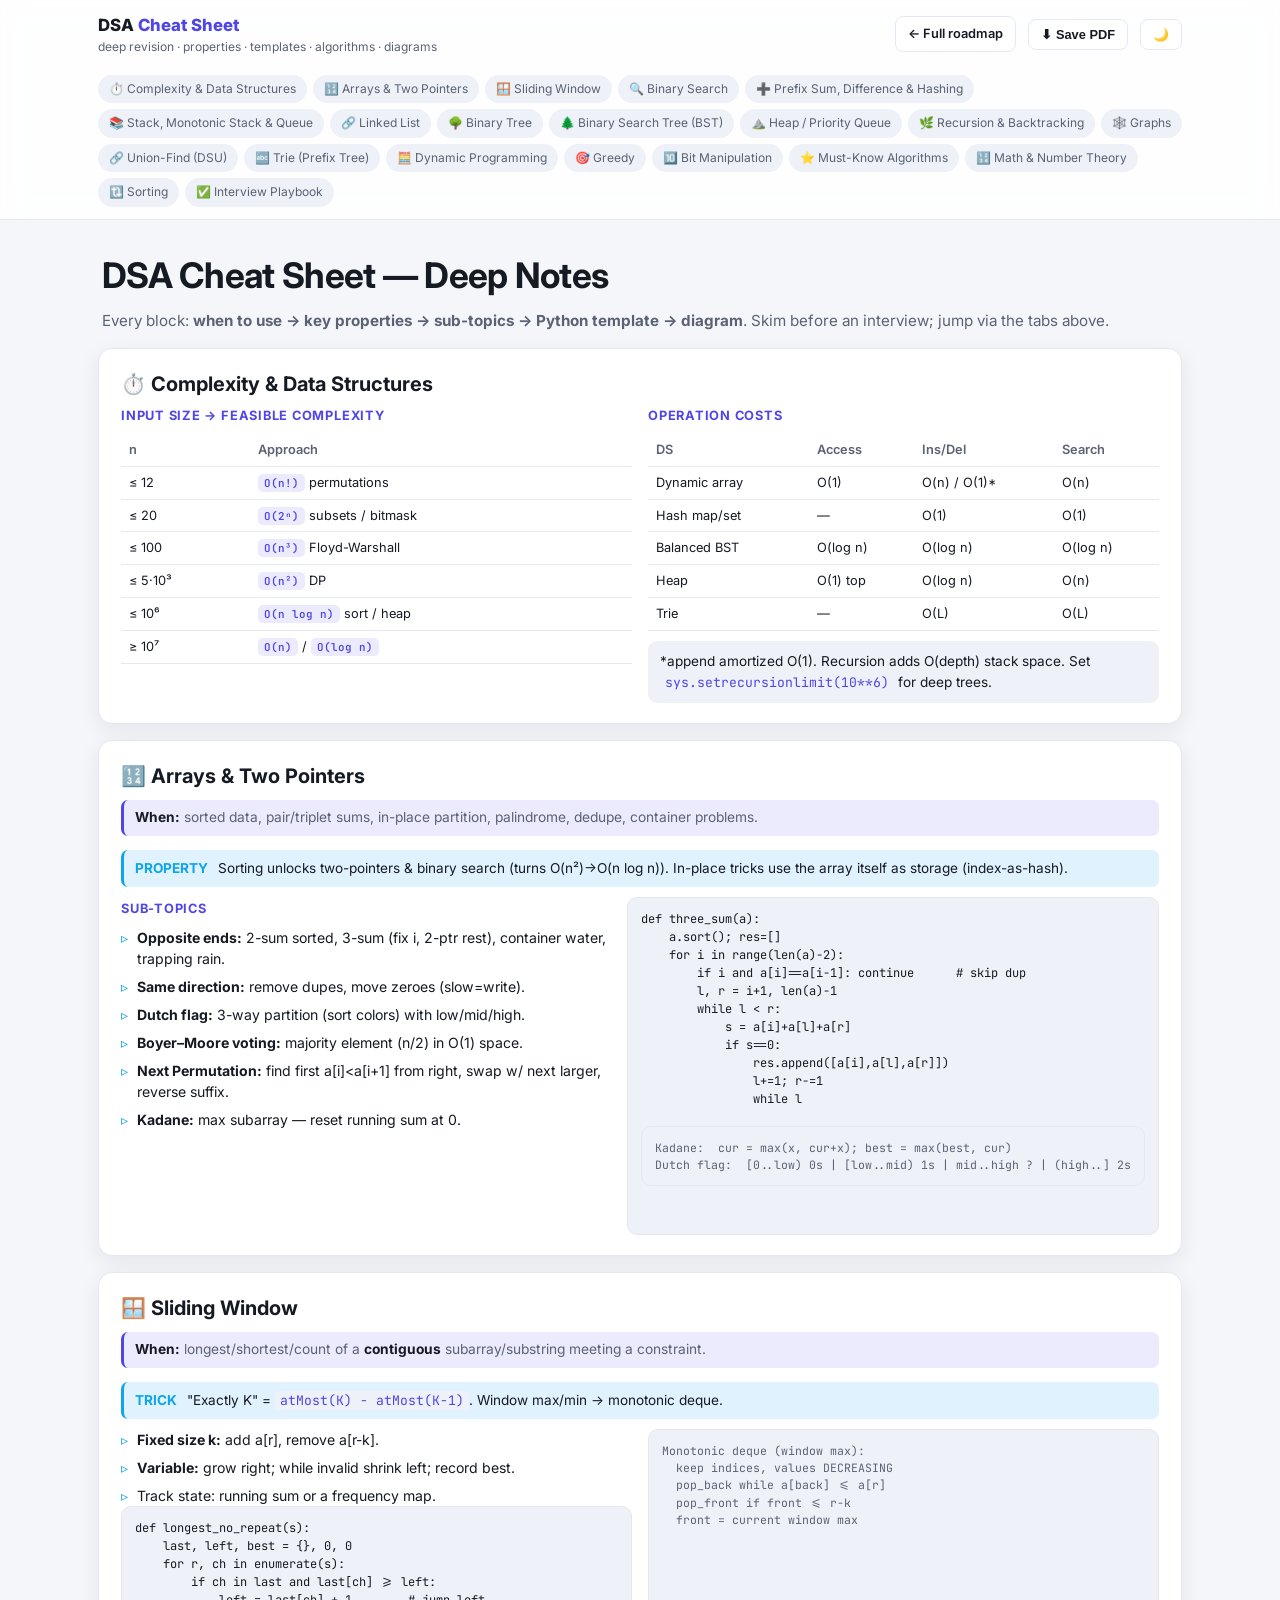
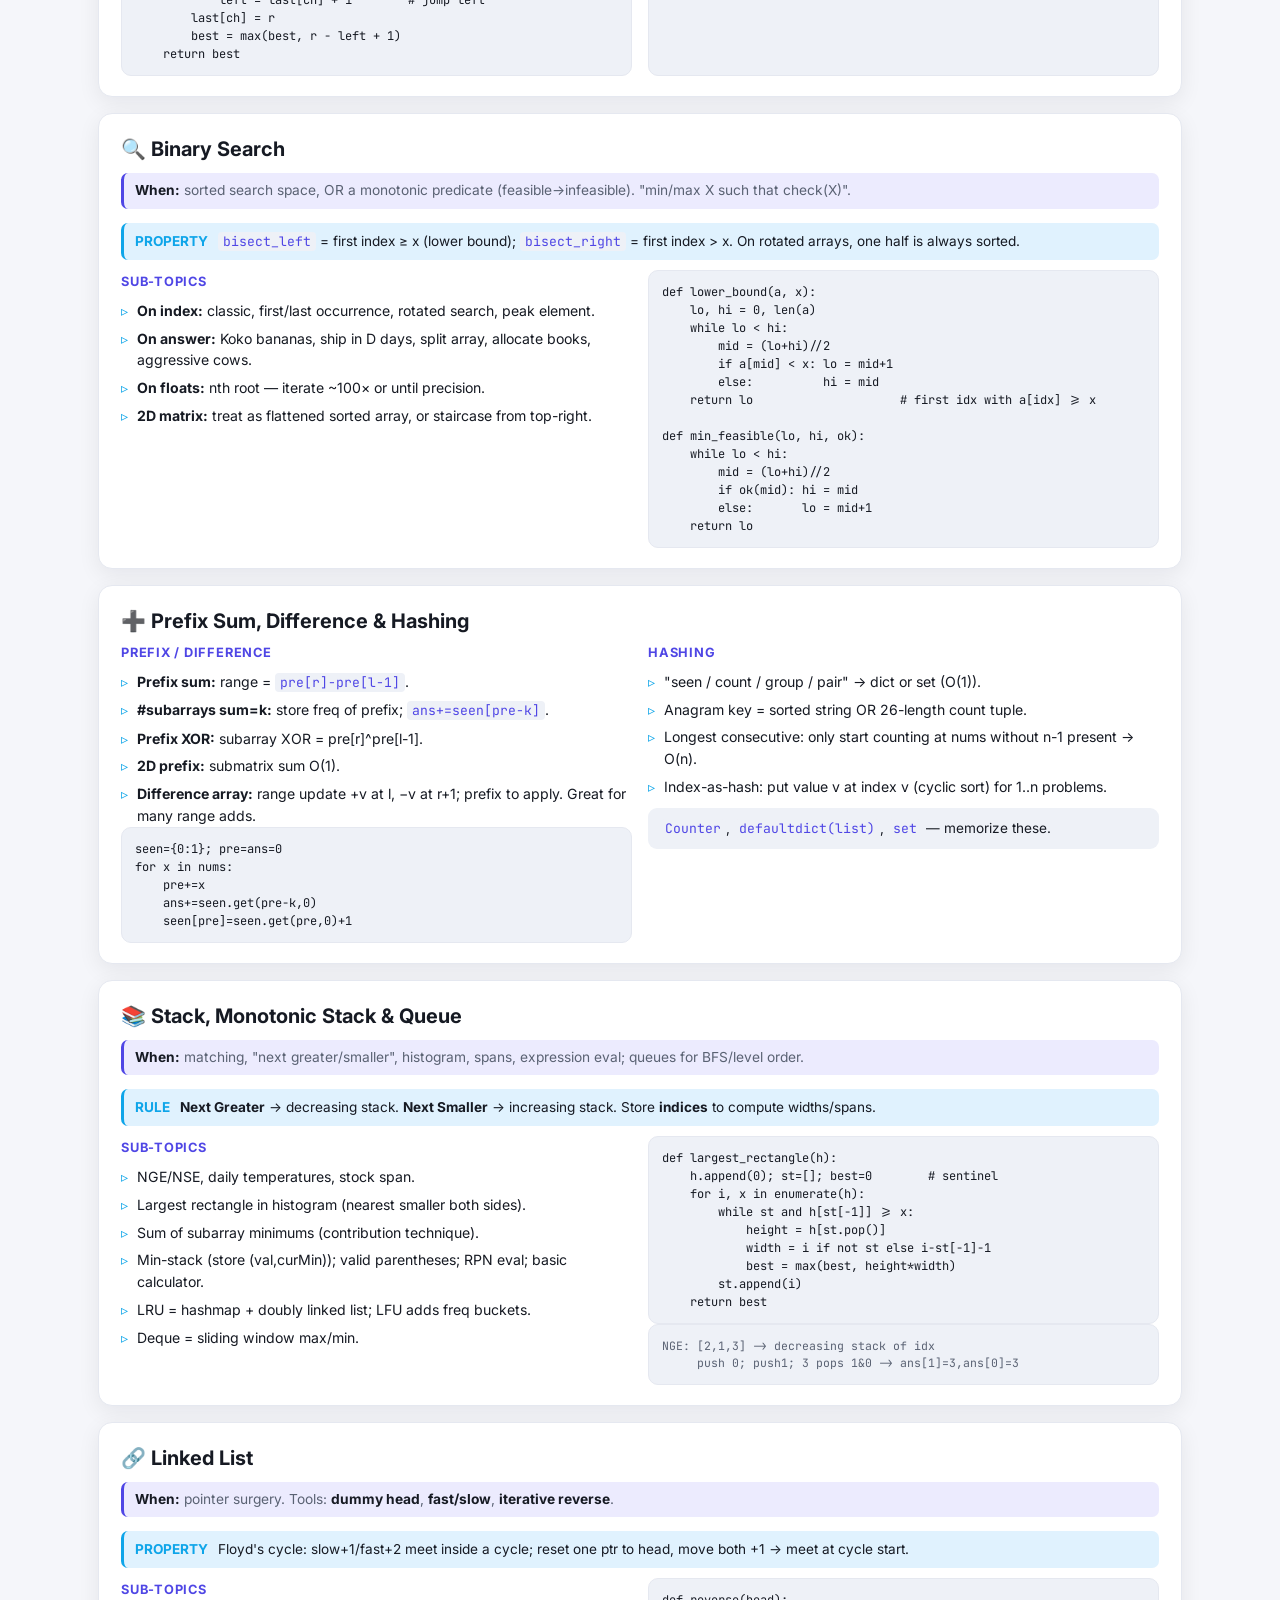
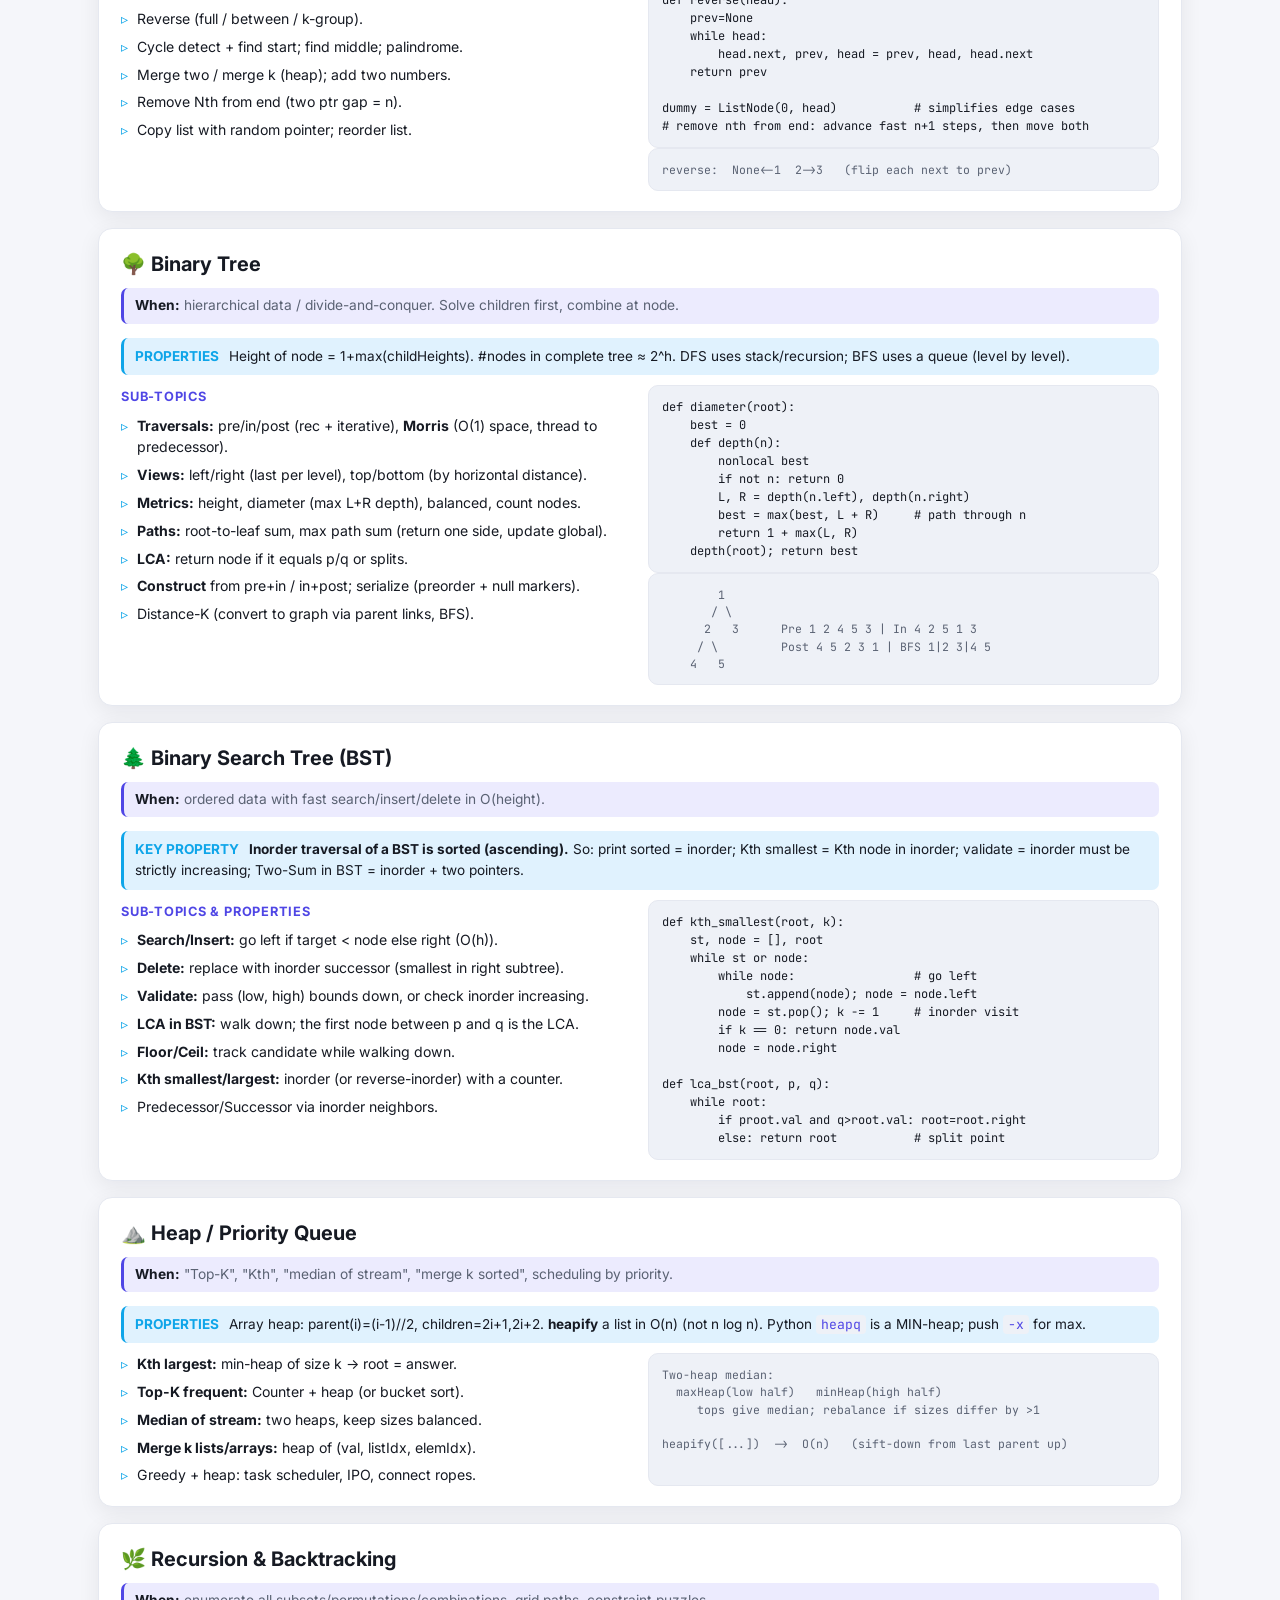
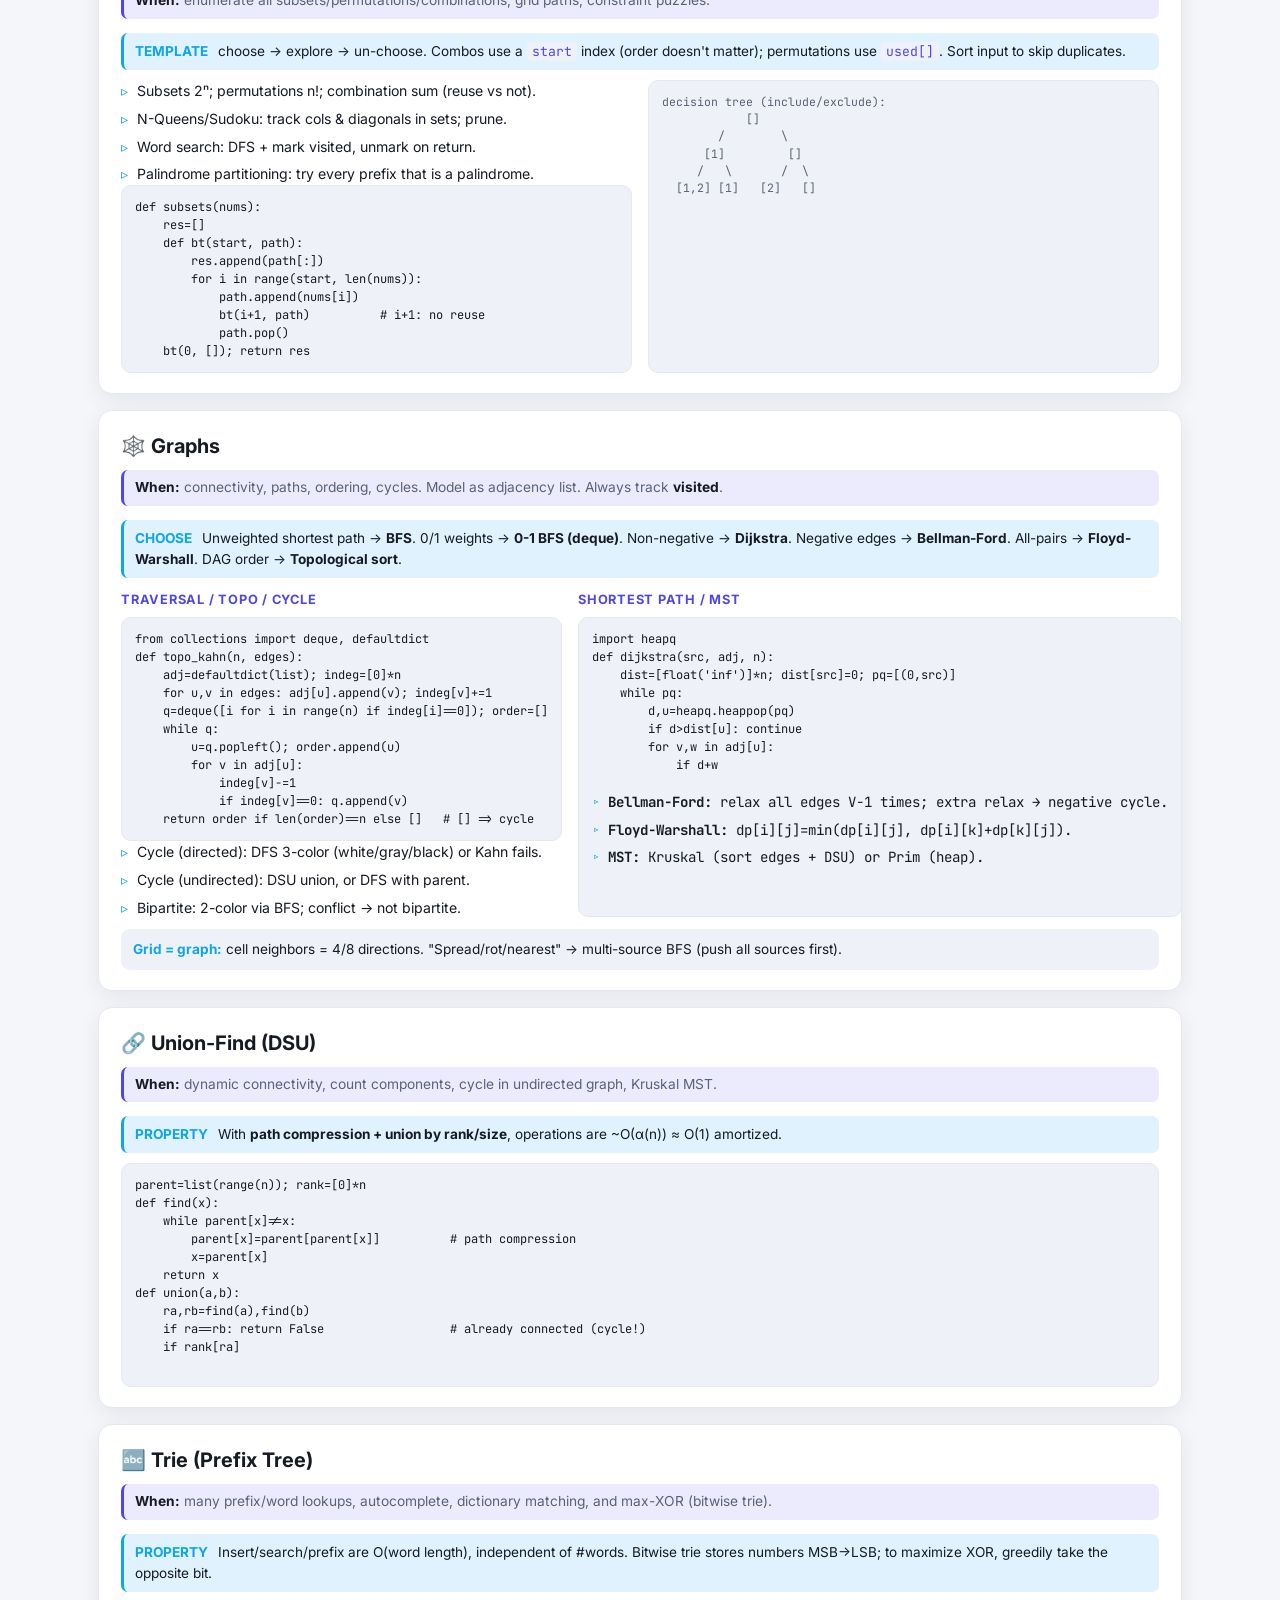
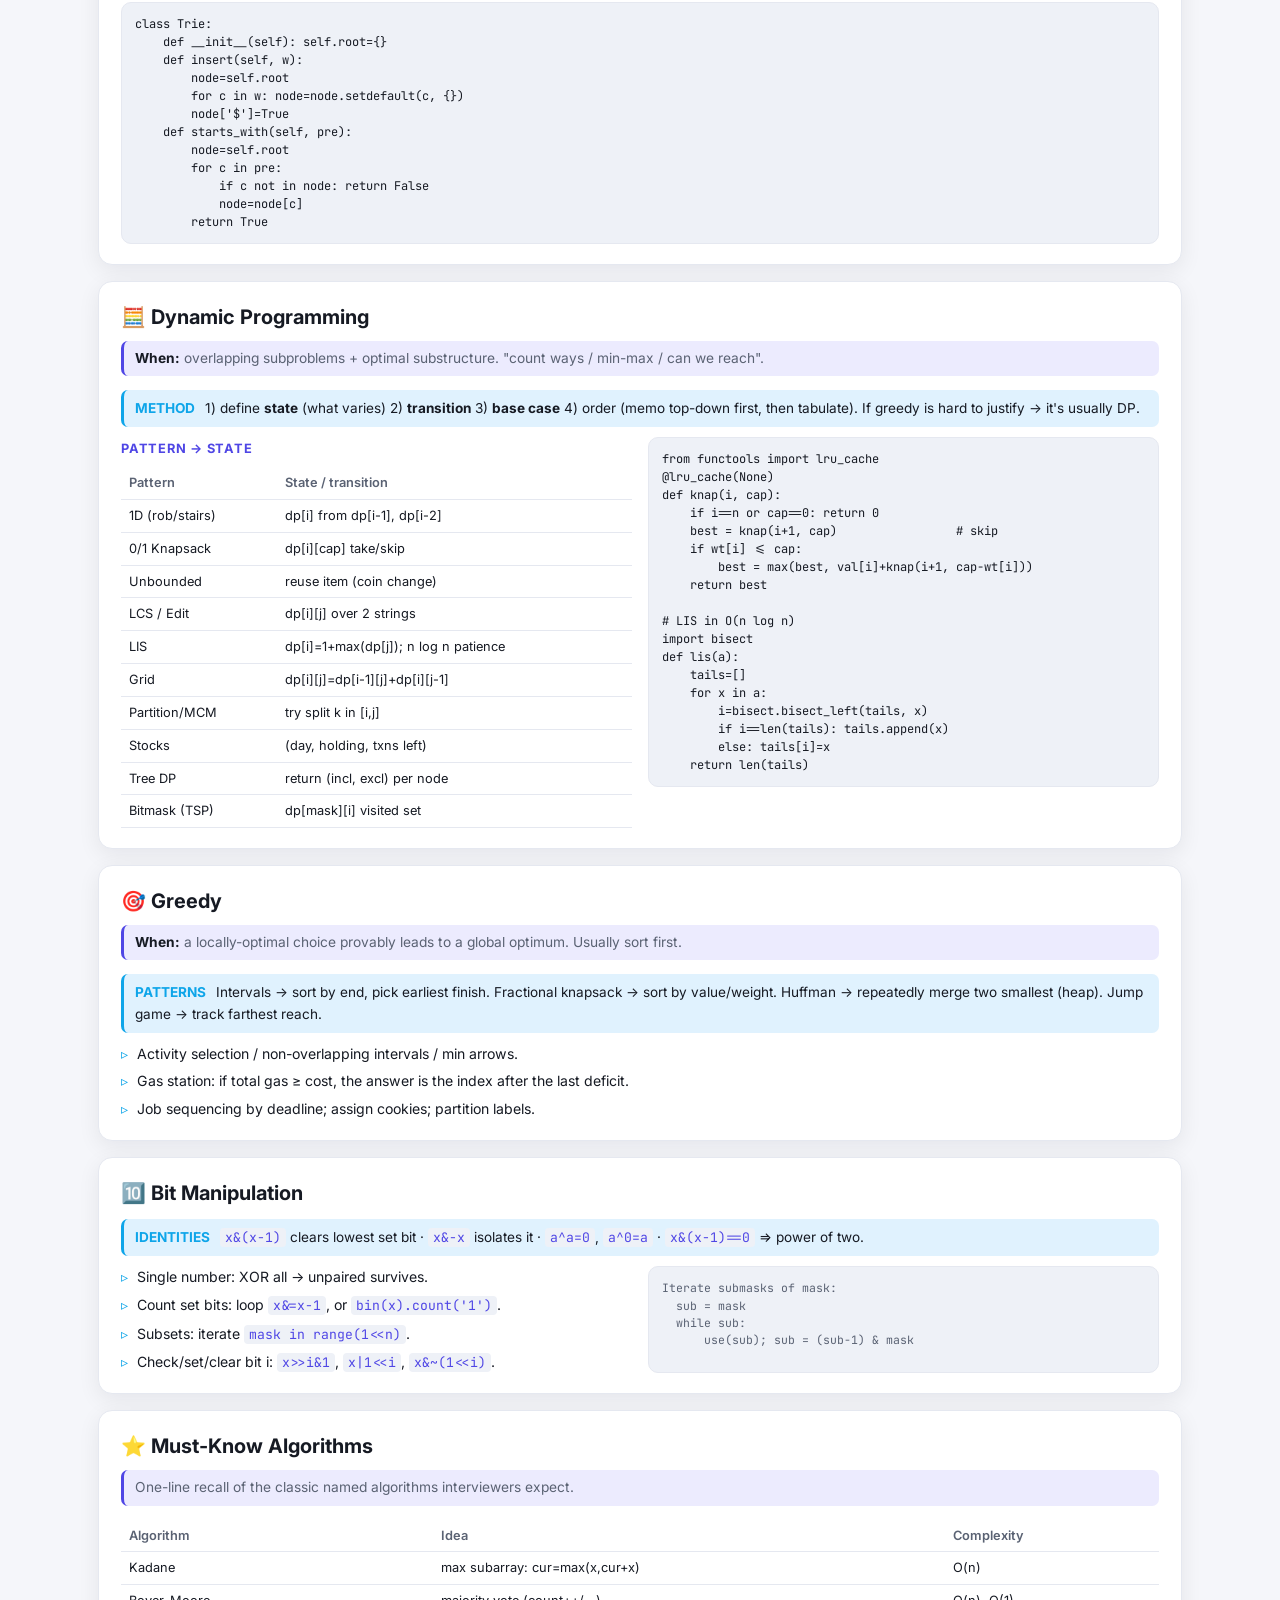
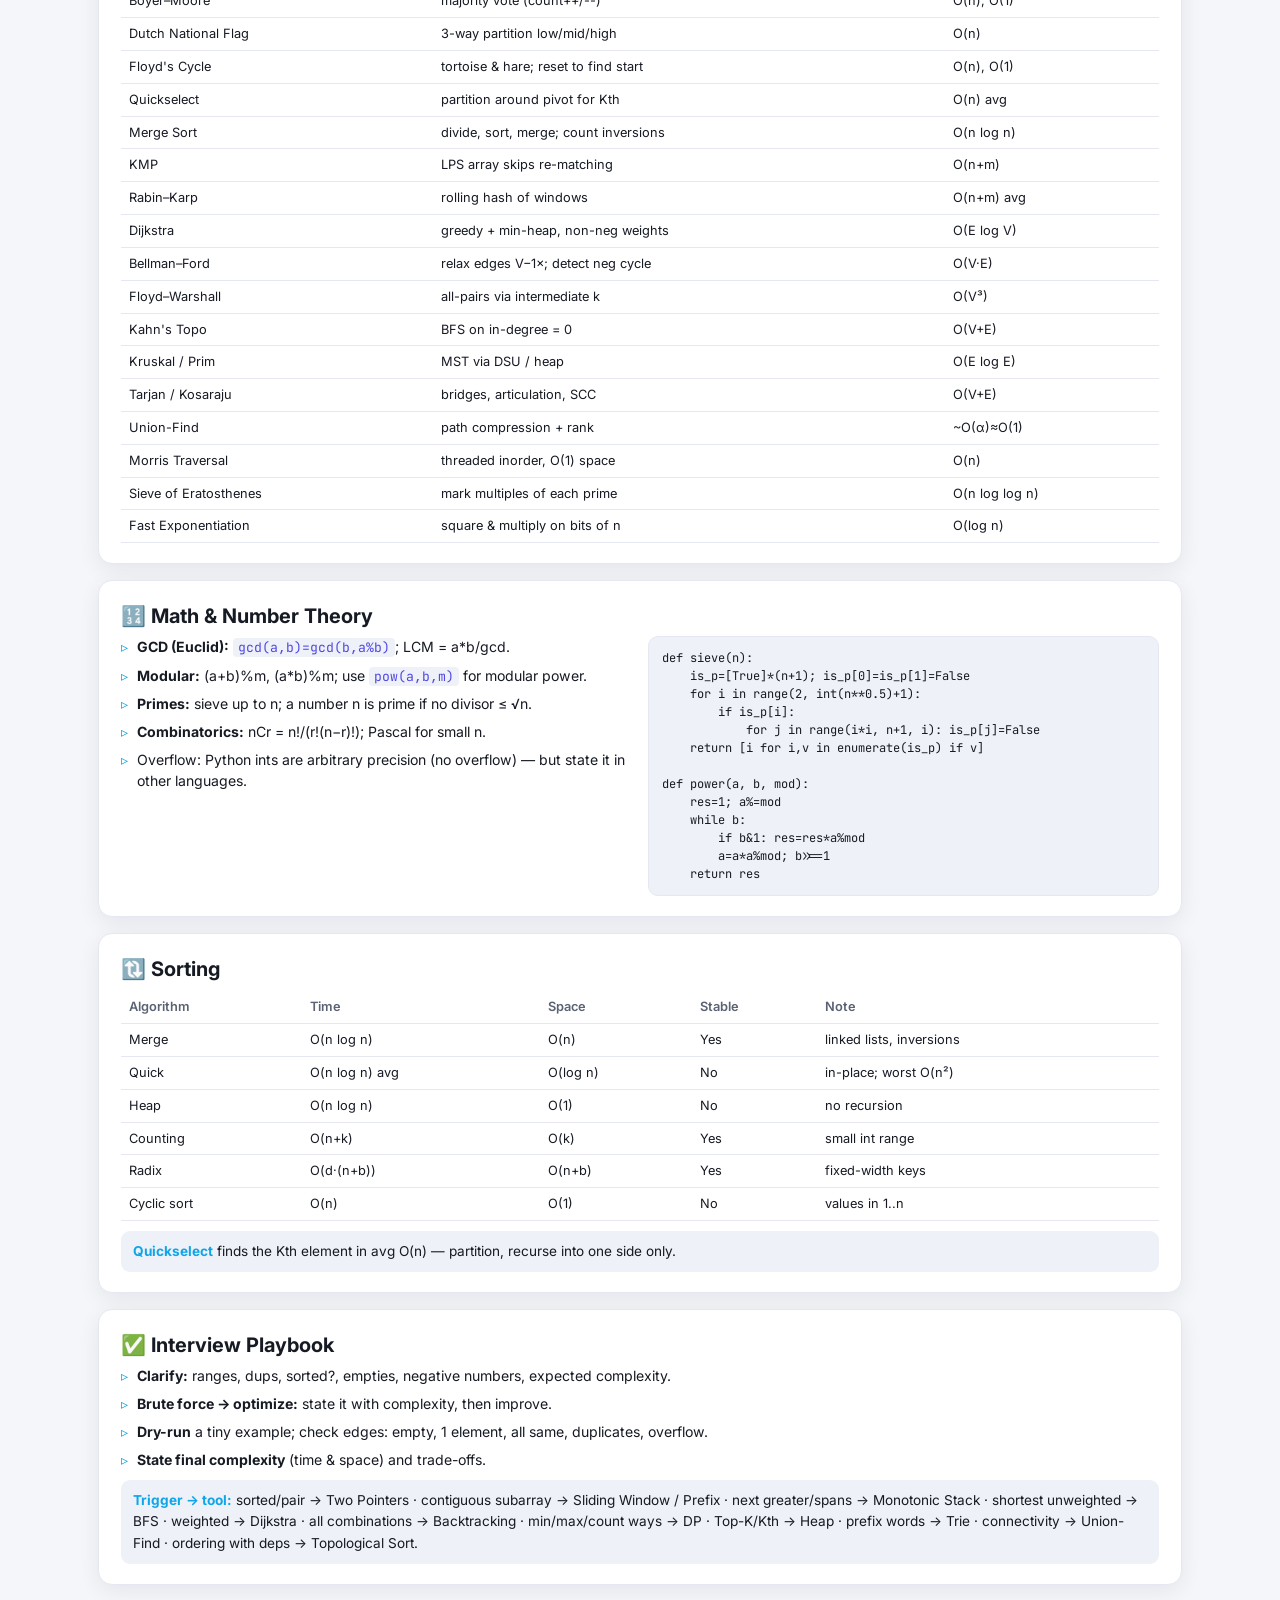
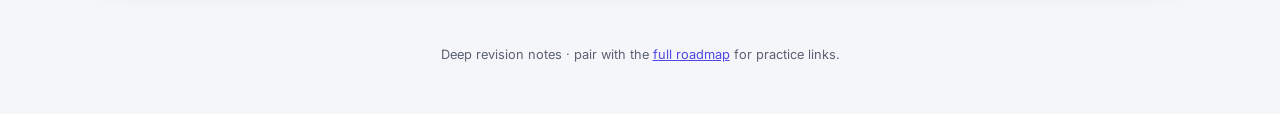
==== commit 9f5cf7f4: "Update DSA resources in dsa-cheatsheet.html, dsa.html, and index.html. Enhanced content descriptions" ====
--- a/dsa-cheatsheet.html
+++ b/dsa-cheatsheet.html
@@ -3,70 +3,73 @@
 <head>
   <meta charset="UTF-8" />
   <meta name="viewport" content="width=device-width, initial-scale=1.0" />
-  <title>DSA Cheat Sheet — 1-Day Revision</title>
-  <meta name="description" content="One-day DSA revision cheat sheet: short notes, Python templates, and diagrams for every pattern." />
+  <title>DSA Cheat Sheet — Deep Revision Notes</title>
+  <meta name="description" content="In-depth DSA revision: key properties, sub-topics, Python templates, diagrams, and must-know algorithms." />
   <link rel="preconnect" href="https://fonts.googleapis.com" />
   <link rel="preconnect" href="https://fonts.gstatic.com" crossorigin />
   <link href="https://fonts.googleapis.com/css2?family=Inter:wght@400;500;600;700;800&family=JetBrains+Mono:wght@400;500;600&display=swap" rel="stylesheet" />
   <style>
     :root{
       --bg:#f5f6fa; --surface:#fff; --surface2:#eef1f7; --text:#161a23; --muted:#5a6273;
-      --primary:#4f46e5; --primary-soft:#ecebfe; --border:#e5e8f0; --accent:#0ea5e9;
+      --primary:#4f46e5; --primary-soft:#ecebfe; --border:#e5e8f0; --accent:#0ea5e9; --accent-soft:#e0f2fe;
       --e:#16a34a; --m:#d97706; --h:#dc2626; --shadow:0 6px 22px rgba(16,19,28,.07);
     }
     [data-theme="dark"]{
       --bg:#0b0d13; --surface:#14171f; --surface2:#1b1f2b; --text:#e4e8f1; --muted:#98a1b4;
-      --primary:#8b8bf5; --primary-soft:#20233a; --border:#242a38; --accent:#38bdf8;
+      --primary:#8b8bf5; --primary-soft:#20233a; --border:#242a38; --accent:#38bdf8; --accent-soft:#0c2b3a;
       --e:#4ade80; --m:#fbbf24; --h:#f87171; --shadow:0 6px 22px rgba(0,0,0,.4);
     }
     *{box-sizing:border-box;margin:0;padding:0}
-    html{scroll-behavior:smooth;scroll-padding-top:70px}
+    html{scroll-behavior:smooth;scroll-padding-top:96px}
     body{font-family:"Inter",system-ui,sans-serif;background:var(--bg);color:var(--text);line-height:1.55;-webkit-font-smoothing:antialiased}
 
-    /* top bar + TOC */
-    header.bar{position:sticky;top:0;z-index:30;background:color-mix(in srgb,var(--surface) 88%,transparent);backdrop-filter:blur(12px);border-bottom:1px solid var(--border)}
-    .bar-in{max-width:1080px;margin:0 auto;padding:12px 18px;display:flex;align-items:center;gap:12px;flex-wrap:wrap}
+    header.bar{position:sticky;top:0;z-index:30;background:color-mix(in srgb,var(--surface) 90%,transparent);backdrop-filter:blur(12px);border-bottom:1px solid var(--border)}
+    .bar-in{max-width:1120px;margin:0 auto;padding:12px 18px;display:flex;align-items:center;gap:12px;flex-wrap:wrap}
     .logo{font-weight:800;font-size:1.05rem}.logo span{color:var(--primary)}
     .sub{font-size:.75rem;color:var(--muted)}
     .bar .sp{flex:1}
     .btn{padding:7px 12px;border-radius:8px;border:1px solid var(--border);background:var(--surface);color:var(--text);font-size:.8rem;font-weight:600;cursor:pointer;text-decoration:none}
     .btn:hover{border-color:var(--primary);color:var(--primary)}
-    .toc{max-width:1080px;margin:0 auto;padding:8px 18px 12px;display:flex;flex-wrap:wrap;gap:6px}
-    .toc a{font-size:.76rem;padding:4px 10px;border-radius:99px;background:var(--surface2);color:var(--muted);text-decoration:none;border:1px solid transparent}
+    .toc{max-width:1120px;margin:0 auto;padding:6px 18px 12px;display:flex;flex-wrap:wrap;gap:6px}
+    .toc a{font-size:.75rem;padding:4px 10px;border-radius:99px;background:var(--surface2);color:var(--muted);text-decoration:none;border:1px solid transparent}
     .toc a:hover{color:var(--primary);border-color:var(--primary)}
 
-    main{max-width:1080px;margin:0 auto;padding:18px}
-    .hero{padding:10px 4px 18px}
+    main{max-width:1120px;margin:0 auto;padding:18px}
+    .hero{padding:10px 4px 16px}
     .hero h1{font-size:clamp(1.6rem,4vw,2.2rem);letter-spacing:-.02em}
     .hero p{color:var(--muted);margin-top:6px;font-size:.95rem}
 
-    section.card{background:var(--surface);border:1px solid var(--border);border-radius:14px;box-shadow:var(--shadow);padding:20px 22px;margin-bottom:16px;scroll-margin-top:70px}
+    section.card{background:var(--surface);border:1px solid var(--border);border-radius:14px;box-shadow:var(--shadow);padding:20px 22px;margin-bottom:16px;scroll-margin-top:96px}
     section.card > h2{font-size:1.25rem;display:flex;align-items:center;gap:10px;margin-bottom:4px}
-    section.card > h2 .ic{font-size:1.1rem}
     .when{font-size:.86rem;color:var(--muted);background:var(--primary-soft);border-left:3px solid var(--primary);padding:7px 11px;border-radius:7px;margin:8px 0 14px}
     .when b{color:var(--text)}
 
+    .prop{font-size:.85rem;background:var(--accent-soft);border-left:3px solid var(--accent);padding:8px 11px;border-radius:7px;margin:10px 0}
+    .prop b{color:var(--text)}
+    .prop .lbl{display:inline-block;font-weight:700;color:var(--accent);margin-right:6px}
+
     .grid{display:grid;grid-template-columns:1fr 1fr;gap:16px}
-    @media(max-width:760px){.grid{grid-template-columns:1fr}}
-    h3.blk{font-size:.82rem;text-transform:uppercase;letter-spacing:.06em;color:var(--primary);margin:2px 0 8px}
+    @media(max-width:820px){.grid{grid-template-columns:1fr}}
+    h3.blk{font-size:.8rem;text-transform:uppercase;letter-spacing:.06em;color:var(--primary);margin:14px 0 8px}
+    h3.blk:first-child{margin-top:2px}
 
     ul.pts{list-style:none;display:flex;flex-direction:column;gap:6px;font-size:.88rem}
-    ul.pts li{padding-left:16px;position:relative;color:var(--text)}
+    ul.pts li{padding-left:16px;position:relative}
     ul.pts li::before{content:"▹";position:absolute;left:0;color:var(--accent)}
     ul.pts b{color:var(--text)}
     .muted{color:var(--muted)}
 
-    pre{font-family:"JetBrains Mono",monospace;font-size:.76rem;line-height:1.5;background:var(--surface2);border:1px solid var(--border);border-radius:10px;padding:12px 13px;overflow-x:auto;white-space:pre;color:var(--text)}
+    pre{font-family:"JetBrains Mono",monospace;font-size:.75rem;line-height:1.5;background:var(--surface2);border:1px solid var(--border);border-radius:10px;padding:12px 13px;overflow-x:auto;white-space:pre;color:var(--text)}
     pre.dia{color:var(--muted);font-size:.72rem}
     code.k{font-family:"JetBrains Mono",monospace;font-size:.82rem;background:var(--surface2);padding:1px 5px;border-radius:4px;color:var(--primary)}
 
     table.cx{width:100%;border-collapse:collapse;font-size:.8rem;margin-top:6px}
-    table.cx th,table.cx td{text-align:left;padding:6px 8px;border-bottom:1px solid var(--border)}
+    table.cx th,table.cx td{text-align:left;padding:6px 8px;border-bottom:1px solid var(--border);vertical-align:top}
     table.cx th{color:var(--muted);font-weight:600}
     .tag{font-family:"JetBrains Mono",monospace;font-size:.68rem;padding:2px 6px;border-radius:5px;font-weight:600}
     .tag.O{background:var(--primary-soft);color:var(--primary)}
 
-    .tip{font-size:.85rem;background:var(--surface2);border-radius:9px;padding:10px 12px;margin-top:8px}
+    .tip{font-size:.85rem;background:var(--surface2);border-radius:9px;padding:10px 12px;margin-top:10px}
     .tip b{color:var(--accent)}
 
     footer{text-align:center;color:var(--muted);font-size:.8rem;padding:26px 18px 50px}
@@ -76,8 +79,7 @@
       header.bar,.toc,.btn{display:none}
       body{background:#fff}
       section.card{box-shadow:none;break-inside:avoid;border-color:#ccc}
-      a{color:#000;text-decoration:none}
-      pre{background:#f4f4f4}
+      a{color:#000;text-decoration:none} pre{background:#f4f4f4}
     }
   </style>
 </head>
@@ -86,7 +88,7 @@
     <div class="bar-in">
       <div>
         <div class="logo">DSA <span>Cheat Sheet</span></div>
-        <div class="sub">1-day revision · notes · templates · diagrams</div>
+        <div class="sub">deep revision · properties · templates · algorithms · diagrams</div>
       </div>
       <div class="sp"></div>
       <a class="btn" href="dsa.html">← Full roadmap</a>
@@ -98,497 +100,625 @@
 
   <main>
     <div class="hero">
-      <h1>DSA Cheat Sheet</h1>
-      <p>Skim top-to-bottom the day before your interview. Each block = <b>when to use → key idea → Python template → diagram</b>.</p>
+      <h1>DSA Cheat Sheet — Deep Notes</h1>
+      <p>Every block: <b>when to use → key properties → sub-topics → Python template → diagram</b>. Skim before an interview; jump via the tabs above.</p>
     </div>
 
     <!-- COMPLEXITY -->
     <section class="card" id="complexity">
-      <h2><span class="ic">⏱️</span> Complexity & Data-Structure Ops</h2>
-      <div class="grid">
-        <div>
-          <h3 class="blk">Time targets by input size</h3>
+      <h2>⏱️ Complexity & Data Structures</h2>
+      <div class="grid">
+        <div>
+          <h3 class="blk">Input size → feasible complexity</h3>
           <table class="cx">
-            <tr><th>n</th><th>Feasible</th></tr>
-            <tr><td>≤ 10</td><td><span class="tag O">O(n!)</span> / backtracking</td></tr>
-            <tr><td>≤ 20</td><td><span class="tag O">O(2ⁿ)</span> bitmask</td></tr>
-            <tr><td>≤ 500</td><td><span class="tag O">O(n³)</span></td></tr>
-            <tr><td>≤ 5·10³</td><td><span class="tag O">O(n²)</span></td></tr>
-            <tr><td>≤ 10⁶</td><td><span class="tag O">O(n log n)</span></td></tr>
-            <tr><td>&gt; 10⁷</td><td><span class="tag O">O(n)</span> / O(log n)</td></tr>
+            <tr><th>n</th><th>Approach</th></tr>
+            <tr><td>≤ 12</td><td><span class="tag O">O(n!)</span> permutations</td></tr>
+            <tr><td>≤ 20</td><td><span class="tag O">O(2ⁿ)</span> subsets / bitmask</td></tr>
+            <tr><td>≤ 100</td><td><span class="tag O">O(n³)</span> Floyd-Warshall</td></tr>
+            <tr><td>≤ 5·10³</td><td><span class="tag O">O(n²)</span> DP</td></tr>
+            <tr><td>≤ 10⁶</td><td><span class="tag O">O(n log n)</span> sort / heap</td></tr>
+            <tr><td>≥ 10⁷</td><td><span class="tag O">O(n)</span> / <span class="tag O">O(log n)</span></td></tr>
           </table>
         </div>
         <div>
-          <h3 class="blk">Structure operations</h3>
+          <h3 class="blk">Operation costs</h3>
           <table class="cx">
-            <tr><th>Structure</th><th>Access</th><th>Insert</th><th>Search</th></tr>
-            <tr><td>Array/List</td><td>O(1)</td><td>O(n)</td><td>O(n)</td></tr>
+            <tr><th>DS</th><th>Access</th><th>Ins/Del</th><th>Search</th></tr>
+            <tr><td>Dynamic array</td><td>O(1)</td><td>O(n) / O(1)*</td><td>O(n)</td></tr>
             <tr><td>Hash map/set</td><td>—</td><td>O(1)</td><td>O(1)</td></tr>
             <tr><td>Balanced BST</td><td>O(log n)</td><td>O(log n)</td><td>O(log n)</td></tr>
             <tr><td>Heap</td><td>O(1) top</td><td>O(log n)</td><td>O(n)</td></tr>
-            <tr><td>Stack/Queue</td><td>O(1) end</td><td>O(1)</td><td>O(n)</td></tr>
+            <tr><td>Trie</td><td>—</td><td>O(L)</td><td>O(L)</td></tr>
           </table>
-        </div>
-      </div>
-    </section>
-
-    <!-- TWO POINTERS -->
-    <section class="card" id="twopointers">
-      <h2><span class="ic">↔️</span> Two Pointers</h2>
-      <div class="when"><b>When:</b> sorted array/string, pair/triplet sums, palindrome, in-place partition, remove duplicates.</div>
-      <div class="grid">
-        <div>
-          <ul class="pts">
-            <li><b>Opposite ends:</b> move the pointer that can improve the answer.</li>
-            <li><b>Same direction:</b> slow = write index, fast = read index.</li>
-            <li>Sort first if order doesn't matter; skip duplicates for k-sum.</li>
-          </ul>
-          <pre>def two_sum_sorted(a, target):
-    l, r = 0, len(a)-1
-    while l < r:
-        s = a[l] + a[r]
-        if s == target: return (l, r)
-        if s < target: l += 1     # need bigger
-        else:          r -= 1     # need smaller</pre>
-        </div>
-        <pre class="dia">Opposite ends (sum):
-  [ 2  3  5  8  11 ]  target=13
-    l -->        <-- r
-  a[l]+a[r]=13  -> found
-
-Same direction (dedupe):
-  [1,1,2,3,3]
-   s        (write)
-      f      (read, skip dupes)</pre>
+          <div class="tip">*append amortized O(1). Recursion adds O(depth) stack space. Set <code class="k">sys.setrecursionlimit(10**6)</code> for deep trees.</div>
+        </div>
+      </div>
+    </section>
+
+    <!-- ARRAYS / TWO POINTERS -->
+    <section class="card" id="arrays">
+      <h2>🔢 Arrays & Two Pointers</h2>
+      <div class="when"><b>When:</b> sorted data, pair/triplet sums, in-place partition, palindrome, dedupe, container problems.</div>
+      <div class="prop"><span class="lbl">PROPERTY</span> Sorting unlocks two-pointers &amp; binary search (turns O(n²)→O(n log n)). In-place tricks use the array itself as storage (index-as-hash).</div>
+      <div class="grid">
+        <div>
+          <h3 class="blk">Sub-topics</h3>
+          <ul class="pts">
+            <li><b>Opposite ends:</b> 2-sum sorted, 3-sum (fix i, 2-ptr rest), container water, trapping rain.</li>
+            <li><b>Same direction:</b> remove dupes, move zeroes (slow=write).</li>
+            <li><b>Dutch flag:</b> 3-way partition (sort colors) with low/mid/high.</li>
+            <li><b>Boyer–Moore voting:</b> majority element (n/2) in O(1) space.</li>
+            <li><b>Next Permutation:</b> find first a[i]&lt;a[i+1] from right, swap w/ next larger, reverse suffix.</li>
+            <li><b>Kadane:</b> max subarray — reset running sum at 0.</li>
+          </ul>
+        </div>
+        <div>
+          <pre>def three_sum(a):
+    a.sort(); res=[]
+    for i in range(len(a)-2):
+        if i and a[i]==a[i-1]: continue      # skip dup
+        l, r = i+1, len(a)-1
+        while l < r:
+            s = a[i]+a[l]+a[r]
+            if s==0:
+                res.append([a[i],a[l],a[r]])
+                l+=1; r-=1
+                while l<r and a[l]==a[l-1]: l+=1
+            elif s<0: l+=1
+            else: r-=1
+    return res</pre>
+          <pre class="dia">Kadane:  cur = max(x, cur+x); best = max(best, cur)
+Dutch flag:  [0..low) 0s | [low..mid) 1s | mid..high ? | (high..] 2s</pre>
+        </div>
       </div>
     </section>
 
     <!-- SLIDING WINDOW -->
     <section class="card" id="sliding">
-      <h2><span class="ic">🪟</span> Sliding Window</h2>
-      <div class="when"><b>When:</b> longest/shortest/count of contiguous subarray/substring satisfying a constraint.</div>
-      <div class="grid">
-        <div>
-          <ul class="pts">
-            <li><b>Grow</b> with <code class="k">right</code>; <b>shrink</b> from <code class="k">left</code> while invalid.</li>
-            <li>Track window state: sum, or char-frequency map.</li>
-            <li>Fixed size k → add r, remove r-k.</li>
-          </ul>
-          <pre>def longest_valid(s):
-    cnt, left, best = {}, 0, 0
-    for right, ch in enumerate(s):
-        cnt[ch] = cnt.get(ch,0)+1
-        while invalid(cnt):        # e.g. dup found
-            cnt[s[left]] -= 1
-            left += 1
-        best = max(best, right-left+1)
+      <h2>🪟 Sliding Window</h2>
+      <div class="when"><b>When:</b> longest/shortest/count of a <b>contiguous</b> subarray/substring meeting a constraint.</div>
+      <div class="prop"><span class="lbl">TRICK</span> "Exactly K" = <code class="k">atMost(K) − atMost(K−1)</code>. Window max/min → monotonic deque.</div>
+      <div class="grid">
+        <div>
+          <ul class="pts">
+            <li><b>Fixed size k:</b> add a[r], remove a[r-k].</li>
+            <li><b>Variable:</b> grow right; while invalid shrink left; record best.</li>
+            <li>Track state: running sum or a frequency map.</li>
+          </ul>
+          <pre>def longest_no_repeat(s):
+    last, left, best = {}, 0, 0
+    for r, ch in enumerate(s):
+        if ch in last and last[ch] >= left:
+            left = last[ch] + 1        # jump left
+        last[ch] = r
+        best = max(best, r - left + 1)
     return best</pre>
         </div>
-        <pre class="dia">  a b c a b c b b
-  [.....]              window grows ->
-      [.....]          shrink left when a char repeats
-  best = max window length while valid</pre>
+        <pre class="dia">Monotonic deque (window max):
+  keep indices, values DECREASING
+  pop_back while a[back] <= a[r]
+  pop_front if front <= r-k
+  front = current window max</pre>
       </div>
     </section>
 
     <!-- BINARY SEARCH -->
     <section class="card" id="binarysearch">
-      <h2><span class="ic">🔍</span> Binary Search</h2>
-      <div class="when"><b>When:</b> sorted search space OR the answer is monotonic (feasible-then-infeasible). "Minimize/maximize X such that check(X)".</div>
-      <div class="grid">
-        <div>
-          <ul class="pts">
-            <li>Classic: <code class="k">while lo &lt;= hi</code>, compare <code class="k">a[mid]</code>.</li>
-            <li><b>On answer:</b> binary search the value; write a monotone <code class="k">feasible(x)</code>.</li>
-            <li>Rotated array: one half is always sorted — check which.</li>
-          </ul>
-          <pre>def bs_on_answer(lo, hi, feasible):
-    # smallest x with feasible(x) == True
+      <h2>🔍 Binary Search</h2>
+      <div class="when"><b>When:</b> sorted search space, OR a monotonic predicate (feasible→infeasible). "min/max X such that check(X)".</div>
+      <div class="prop"><span class="lbl">PROPERTY</span> <code class="k">bisect_left</code> = first index ≥ x (lower bound); <code class="k">bisect_right</code> = first index &gt; x. On rotated arrays, one half is always sorted.</div>
+      <div class="grid">
+        <div>
+          <h3 class="blk">Sub-topics</h3>
+          <ul class="pts">
+            <li><b>On index:</b> classic, first/last occurrence, rotated search, peak element.</li>
+            <li><b>On answer:</b> Koko bananas, ship in D days, split array, allocate books, aggressive cows.</li>
+            <li><b>On floats:</b> nth root — iterate ~100× or until precision.</li>
+            <li><b>2D matrix:</b> treat as flattened sorted array, or staircase from top-right.</li>
+          </ul>
+        </div>
+        <div>
+          <pre>def lower_bound(a, x):
+    lo, hi = 0, len(a)
     while lo < hi:
-        mid = (lo + hi) // 2
-        if feasible(mid): hi = mid
-        else:             lo = mid + 1
+        mid = (lo+hi)//2
+        if a[mid] < x: lo = mid+1
+        else:          hi = mid
+    return lo                     # first idx with a[idx] >= x
+
+def min_feasible(lo, hi, ok):
+    while lo < hi:
+        mid = (lo+hi)//2
+        if ok(mid): hi = mid
+        else:       lo = mid+1
     return lo</pre>
         </div>
-        <pre class="dia">feasible:  F F F F T T T T
-                     ^ answer (first True)
-lo ----------> | <---------- hi
-        collapse toward boundary</pre>
       </div>
     </section>
 
     <!-- PREFIX / HASHING -->
     <section class="card" id="prefix">
-      <h2><span class="ic">➕</span> Prefix Sum & Hashing</h2>
-      <div class="grid">
-        <div>
-          <h3 class="blk">Prefix Sum</h3>
-          <ul class="pts">
-            <li>Range sum = <code class="k">pre[r] - pre[l-1]</code>.</li>
-            <li>#subarrays with sum k: store freq of prefix; <code class="k">ans += seen[pre-k]</code>.</li>
-          </ul>
-          <pre>seen = {0:1}; pre = ans = 0
+      <h2>➕ Prefix Sum, Difference & Hashing</h2>
+      <div class="grid">
+        <div>
+          <h3 class="blk">Prefix / Difference</h3>
+          <ul class="pts">
+            <li><b>Prefix sum:</b> range = <code class="k">pre[r]-pre[l-1]</code>.</li>
+            <li><b>#subarrays sum=k:</b> store freq of prefix; <code class="k">ans+=seen[pre-k]</code>.</li>
+            <li><b>Prefix XOR:</b> subarray XOR = pre[r]^pre[l-1].</li>
+            <li><b>2D prefix:</b> submatrix sum O(1).</li>
+            <li><b>Difference array:</b> range update +v at l, −v at r+1; prefix to apply. Great for many range adds.</li>
+          </ul>
+          <pre>seen={0:1}; pre=ans=0
 for x in nums:
-    pre += x
-    ans += seen.get(pre-k, 0)
-    seen[pre] = seen.get(pre,0)+1</pre>
+    pre+=x
+    ans+=seen.get(pre-k,0)
+    seen[pre]=seen.get(pre,0)+1</pre>
         </div>
         <div>
           <h3 class="blk">Hashing</h3>
           <ul class="pts">
-            <li>"seen before / count / group / pair" → dict or set.</li>
-            <li>Anagram key = sorted string or 26-count tuple.</li>
-            <li>Index-as-hash for values in 1..n.</li>
-          </ul>
-          <div class="tip"><b>Tip:</b> <code class="k">collections.Counter</code>, <code class="k">defaultdict(list)</code> save lots of code.</div>
-        </div>
-      </div>
-    </section>
-
-    <!-- STACK -->
+            <li>"seen / count / group / pair" → dict or set (O(1)).</li>
+            <li>Anagram key = sorted string OR 26-length count tuple.</li>
+            <li>Longest consecutive: only start counting at nums without n-1 present → O(n).</li>
+            <li>Index-as-hash: put value v at index v (cyclic sort) for 1..n problems.</li>
+          </ul>
+          <div class="tip"><code class="k">Counter</code>, <code class="k">defaultdict(list)</code>, <code class="k">set</code> — memorize these.</div>
+        </div>
+      </div>
+    </section>
+
+    <!-- STACK / QUEUE -->
     <section class="card" id="stack">
-      <h2><span class="ic">📚</span> Stack & Monotonic Stack</h2>
-      <div class="when"><b>When:</b> matching/parentheses, "next greater/smaller", histogram spans, undo.</div>
-      <div class="grid">
-        <div>
-          <ul class="pts">
-            <li>Monotonic: pop while top breaks the order — that pop is resolved by current element.</li>
-            <li>Next Greater → decreasing stack of indices.</li>
-          </ul>
-          <pre>def next_greater(a):
-    res = [-1]*len(a); st = []          # indices, decreasing
-    for i, x in enumerate(a):
-        while st and a[st[-1]] < x:
-            res[st.pop()] = x
+      <h2>📚 Stack, Monotonic Stack & Queue</h2>
+      <div class="when"><b>When:</b> matching, "next greater/smaller", histogram, spans, expression eval; queues for BFS/level order.</div>
+      <div class="prop"><span class="lbl">RULE</span> <b>Next Greater</b> → decreasing stack. <b>Next Smaller</b> → increasing stack. Store <b>indices</b> to compute widths/spans.</div>
+      <div class="grid">
+        <div>
+          <h3 class="blk">Sub-topics</h3>
+          <ul class="pts">
+            <li>NGE/NSE, daily temperatures, stock span.</li>
+            <li>Largest rectangle in histogram (nearest smaller both sides).</li>
+            <li>Sum of subarray minimums (contribution technique).</li>
+            <li>Min-stack (store (val,curMin)); valid parentheses; RPN eval; basic calculator.</li>
+            <li>LRU = hashmap + doubly linked list; LFU adds freq buckets.</li>
+            <li>Deque = sliding window max/min.</li>
+          </ul>
+        </div>
+        <div>
+          <pre>def largest_rectangle(h):
+    h.append(0); st=[]; best=0        # sentinel
+    for i, x in enumerate(h):
+        while st and h[st[-1]] >= x:
+            height = h[st.pop()]
+            width = i if not st else i-st[-1]-1
+            best = max(best, height*width)
         st.append(i)
-    return res</pre>
-        </div>
-        <pre class="dia">a = [2, 1, 3]
-stack(idx): [0] -> [0,1] -> pop 1,0 (both<3)
-NGE:          2->3, 1->3, 3->-1</pre>
+    return best</pre>
+          <pre class="dia">NGE: [2,1,3] -> decreasing stack of idx
+     push 0; push1; 3 pops 1&0 -> ans[1]=3,ans[0]=3</pre>
+        </div>
       </div>
     </section>
 
     <!-- LINKED LIST -->
     <section class="card" id="linkedlist">
-      <h2><span class="ic">🔗</span> Linked List</h2>
-      <div class="when"><b>When:</b> pointer manipulation. Tools: <b>dummy head</b>, <b>fast/slow</b>, <b>iterative reverse</b>.</div>
-      <div class="grid">
+      <h2>🔗 Linked List</h2>
+      <div class="when"><b>When:</b> pointer surgery. Tools: <b>dummy head</b>, <b>fast/slow</b>, <b>iterative reverse</b>.</div>
+      <div class="prop"><span class="lbl">PROPERTY</span> Floyd's cycle: slow+1/fast+2 meet inside a cycle; reset one ptr to head, move both +1 → meet at cycle start.</div>
+      <div class="grid">
+        <div>
+          <h3 class="blk">Sub-topics</h3>
+          <ul class="pts">
+            <li>Reverse (full / between / k-group).</li>
+            <li>Cycle detect + find start; find middle; palindrome.</li>
+            <li>Merge two / merge k (heap); add two numbers.</li>
+            <li>Remove Nth from end (two ptr gap = n).</li>
+            <li>Copy list with random pointer; reorder list.</li>
+          </ul>
+        </div>
         <div>
           <pre>def reverse(head):
-    prev = None
+    prev=None
     while head:
-        nxt = head.next
-        head.next = prev
-        prev = head
-        head = nxt
+        head.next, prev, head = prev, head, head.next
     return prev
 
-# fast/slow: middle & cycle
-slow = fast = head
-while fast and fast.next:
-    slow = slow.next; fast = fast.next.next</pre>
-        </div>
-        <pre class="dia">Reverse:
-  None <- 1    2 -> 3 -> None
-        prev  head
-  step: point head.next to prev, advance both
-
-Fast/Slow:
-  1 -> 2 -> 3 -> 4 -> 5
-  s         (slow +1)
-       f    (fast +2)  -> slow ends at middle</pre>
-      </div>
-    </section>
-
-    <!-- TREES -->
-    <section class="card" id="trees">
-      <h2><span class="ic">🌳</span> Trees (Binary Tree & BST)</h2>
-      <div class="when"><b>When:</b> hierarchical data. Solve for children, combine at node (recursion). BST → inorder = sorted.</div>
-      <div class="grid">
-        <div>
-          <h3 class="blk">Traversals</h3>
-          <pre>def inorder(n):                 # L, Node, R  (BST -> sorted)
-    if not n: return
-    inorder(n.left); visit(n); inorder(n.right)
-
-# BFS level order
-from collections import deque
-q = deque([root])
-while q:
-    for _ in range(len(q)):     # one level
-        n = q.popleft()
-        if n.left:  q.append(n.left)
-        if n.right: q.append(n.right)</pre>
-          <ul class="pts">
-            <li><b>Height/diameter:</b> return height bottom-up, update global.</li>
-            <li><b>LCA (BST):</b> walk down to the split point.</li>
-            <li><b>Validate BST:</b> pass (min,max) bounds down.</li>
-          </ul>
-        </div>
-        <pre class="dia">        1
+dummy = ListNode(0, head)           # simplifies edge cases
+# remove nth from end: advance fast n+1 steps, then move both</pre>
+          <pre class="dia">reverse:  None<-1  2->3   (flip each next to prev)</pre>
+        </div>
+      </div>
+    </section>
+
+    <!-- BINARY TREE -->
+    <section class="card" id="binarytree">
+      <h2>🌳 Binary Tree</h2>
+      <div class="when"><b>When:</b> hierarchical data / divide-and-conquer. Solve children first, combine at node.</div>
+      <div class="prop"><span class="lbl">PROPERTIES</span> Height of node = 1+max(childHeights). #nodes in complete tree ≈ 2^h. DFS uses stack/recursion; BFS uses a queue (level by level).</div>
+      <div class="grid">
+        <div>
+          <h3 class="blk">Sub-topics</h3>
+          <ul class="pts">
+            <li><b>Traversals:</b> pre/in/post (rec + iterative), <b>Morris</b> (O(1) space, thread to predecessor).</li>
+            <li><b>Views:</b> left/right (last per level), top/bottom (by horizontal distance).</li>
+            <li><b>Metrics:</b> height, diameter (max L+R depth), balanced, count nodes.</li>
+            <li><b>Paths:</b> root-to-leaf sum, max path sum (return one side, update global).</li>
+            <li><b>LCA:</b> return node if it equals p/q or splits.</li>
+            <li><b>Construct</b> from pre+in / in+post; serialize (preorder + null markers).</li>
+            <li>Distance-K (convert to graph via parent links, BFS).</li>
+          </ul>
+        </div>
+        <div>
+          <pre>def diameter(root):
+    best = 0
+    def depth(n):
+        nonlocal best
+        if not n: return 0
+        L, R = depth(n.left), depth(n.right)
+        best = max(best, L + R)     # path through n
+        return 1 + max(L, R)
+    depth(root); return best</pre>
+          <pre class="dia">        1
        / \
-      2   3
-     / \
-    4   5
-
-Pre : 1 2 4 5 3   (Node,L,R)
-In  : 4 2 5 1 3   (L,Node,R)
-Post: 4 5 2 3 1   (L,R,Node)
-BFS : 1 | 2 3 | 4 5</pre>
+      2   3      Pre 1 2 4 5 3 | In 4 2 5 1 3
+     / \         Post 4 5 2 3 1 | BFS 1|2 3|4 5
+    4   5</pre>
+        </div>
+      </div>
+    </section>
+
+    <!-- BST -->
+    <section class="card" id="bst">
+      <h2>🌲 Binary Search Tree (BST)</h2>
+      <div class="when"><b>When:</b> ordered data with fast search/insert/delete in O(height).</div>
+      <div class="prop"><span class="lbl">KEY PROPERTY</span> <b>Inorder traversal of a BST is sorted (ascending).</b> So: print sorted = inorder; Kth smallest = Kth node in inorder; validate = inorder must be strictly increasing; Two-Sum in BST = inorder + two pointers.</div>
+      <div class="grid">
+        <div>
+          <h3 class="blk">Sub-topics &amp; properties</h3>
+          <ul class="pts">
+            <li><b>Search/Insert:</b> go left if target &lt; node else right (O(h)).</li>
+            <li><b>Delete:</b> replace with inorder successor (smallest in right subtree).</li>
+            <li><b>Validate:</b> pass (low, high) bounds down, or check inorder increasing.</li>
+            <li><b>LCA in BST:</b> walk down; the first node between p and q is the LCA.</li>
+            <li><b>Floor/Ceil:</b> track candidate while walking down.</li>
+            <li><b>Kth smallest/largest:</b> inorder (or reverse-inorder) with a counter.</li>
+            <li>Predecessor/Successor via inorder neighbors.</li>
+          </ul>
+        </div>
+        <div>
+          <pre>def kth_smallest(root, k):
+    st, node = [], root
+    while st or node:
+        while node:                 # go left
+            st.append(node); node = node.left
+        node = st.pop(); k -= 1     # inorder visit
+        if k == 0: return node.val
+        node = node.right
+
+def lca_bst(root, p, q):
+    while root:
+        if p<root.val and q<root.val: root=root.left
+        elif p>root.val and q>root.val: root=root.right
+        else: return root           # split point</pre>
+        </div>
+      </div>
+    </section>
+
+    <!-- HEAP -->
+    <section class="card" id="heap">
+      <h2>⛰️ Heap / Priority Queue</h2>
+      <div class="when"><b>When:</b> "Top-K", "Kth", "median of stream", "merge k sorted", scheduling by priority.</div>
+      <div class="prop"><span class="lbl">PROPERTIES</span> Array heap: parent(i)=(i-1)//2, children=2i+1,2i+2. <b>heapify</b> a list in O(n) (not n log n). Python <code class="k">heapq</code> is a MIN-heap; push <code class="k">-x</code> for max.</div>
+      <div class="grid">
+        <div>
+          <ul class="pts">
+            <li><b>Kth largest:</b> min-heap of size k → root = answer.</li>
+            <li><b>Top-K frequent:</b> Counter + heap (or bucket sort).</li>
+            <li><b>Median of stream:</b> two heaps, keep sizes balanced.</li>
+            <li><b>Merge k lists/arrays:</b> heap of (val, listIdx, elemIdx).</li>
+            <li>Greedy + heap: task scheduler, IPO, connect ropes.</li>
+          </ul>
+        </div>
+        <pre class="dia">Two-heap median:
+  maxHeap(low half)   minHeap(high half)
+     tops give median; rebalance if sizes differ by >1
+
+heapify([...])  ->  O(n)   (sift-down from last parent up)</pre>
       </div>
     </section>
 
     <!-- RECURSION / BACKTRACKING -->
     <section class="card" id="backtracking">
-      <h2><span class="ic">🌿</span> Recursion & Backtracking</h2>
-      <div class="when"><b>When:</b> generate all subsets/permutations/combinations, grid paths, constraint puzzles (N-Queens, Sudoku).</div>
-      <div class="grid">
-        <div>
-          <ul class="pts">
-            <li>Template: <b>choose → explore → un-choose</b>.</li>
-            <li>Combos use a <code class="k">start</code> index; perms use a <code class="k">used[]</code>.</li>
-            <li>Sort to skip duplicates; prune early.</li>
-          </ul>
-          <pre>def backtrack(path, choices):
-    if is_goal(path):
-        res.append(path[:]); return
-    for i, c in enumerate(choices):
-        path.append(c)                 # choose
-        backtrack(path, next(choices,i))# explore
-        path.pop()                     # un-choose</pre>
-        </div>
-        <pre class="dia">subsets of [1,2,3] (include/exclude):
-                []
-          /            \
-        [1]             []
-       /    \          /   \
-    [1,2]   [1]      [2]    []
-     ... 2^n leaves</pre>
-      </div>
-    </section>
-
-    <!-- HEAP -->
-    <section class="card" id="heap">
-      <h2><span class="ic">⛰️</span> Heap / Priority Queue</h2>
-      <div class="when"><b>When:</b> "Top-K", "Kth largest/smallest", "median of stream", "merge k sorted".</div>
-      <div class="grid">
-        <div>
-          <ul class="pts">
-            <li>Python <code class="k">heapq</code> = <b>min-heap</b>; push <code class="k">-x</code> for max-heap.</li>
-            <li><b>Kth largest:</b> min-heap of size k → root is answer.</li>
-            <li><b>Median:</b> two heaps (max-heap low half, min-heap high half).</li>
-          </ul>
-          <pre>import heapq
-def kth_largest(nums, k):
-    h = []
-    for x in nums:
-        heapq.heappush(h, x)
-        if len(h) > k: heapq.heappop(h)
-    return h[0]                # size-k min-heap</pre>
-        </div>
-        <pre class="dia">Two-heap median:
-  maxHeap(low)      minHeap(high)
-   [3 2 1]   <-->    [4 5 6]
-     top=3            top=4
-  median = (3+4)/2 or top of larger heap</pre>
+      <h2>🌿 Recursion & Backtracking</h2>
+      <div class="when"><b>When:</b> enumerate all subsets/permutations/combinations, grid paths, constraint puzzles.</div>
+      <div class="prop"><span class="lbl">TEMPLATE</span> choose → explore → un-choose. Combos use a <code class="k">start</code> index (order doesn't matter); permutations use <code class="k">used[]</code>. Sort input to skip duplicates.</div>
+      <div class="grid">
+        <div>
+          <ul class="pts">
+            <li>Subsets 2ⁿ; permutations n!; combination sum (reuse vs not).</li>
+            <li>N-Queens/Sudoku: track cols &amp; diagonals in sets; prune.</li>
+            <li>Word search: DFS + mark visited, unmark on return.</li>
+            <li>Palindrome partitioning: try every prefix that is a palindrome.</li>
+          </ul>
+          <pre>def subsets(nums):
+    res=[]
+    def bt(start, path):
+        res.append(path[:])
+        for i in range(start, len(nums)):
+            path.append(nums[i])
+            bt(i+1, path)          # i+1: no reuse
+            path.pop()
+    bt(0, []); return res</pre>
+        </div>
+        <pre class="dia">decision tree (include/exclude):
+            []
+        /        \
+      [1]         []
+     /   \       /  \
+  [1,2] [1]   [2]   []</pre>
       </div>
     </section>
 
     <!-- GRAPHS -->
     <section class="card" id="graphs">
-      <h2><span class="ic">🕸️</span> Graphs</h2>
-      <div class="when"><b>When:</b> connectivity, paths, cycles, ordering. BFS = fewest edges; DFS = explore/cycle/topo.</div>
-      <div class="grid">
-        <div>
-          <pre>from collections import deque
-def bfs(start, adj):
-    seen = {start}; q = deque([start])
+      <h2>🕸️ Graphs</h2>
+      <div class="when"><b>When:</b> connectivity, paths, ordering, cycles. Model as adjacency list. Always track <b>visited</b>.</div>
+      <div class="prop"><span class="lbl">CHOOSE</span> Unweighted shortest path → <b>BFS</b>. 0/1 weights → <b>0-1 BFS (deque)</b>. Non-negative → <b>Dijkstra</b>. Negative edges → <b>Bellman-Ford</b>. All-pairs → <b>Floyd-Warshall</b>. DAG order → <b>Topological sort</b>.</div>
+      <div class="grid">
+        <div>
+          <h3 class="blk">Traversal / Topo / Cycle</h3>
+          <pre>from collections import deque, defaultdict
+def topo_kahn(n, edges):
+    adj=defaultdict(list); indeg=[0]*n
+    for u,v in edges: adj[u].append(v); indeg[v]+=1
+    q=deque([i for i in range(n) if indeg[i]==0]); order=[]
     while q:
-        u = q.popleft()
+        u=q.popleft(); order.append(u)
         for v in adj[u]:
-            if v not in seen:
-                seen.add(v); q.append(v)
-
-import heapq                    # Dijkstra (non-neg weights)
+            indeg[v]-=1
+            if indeg[v]==0: q.append(v)
+    return order if len(order)==n else []   # [] => cycle</pre>
+          <ul class="pts">
+            <li>Cycle (directed): DFS 3-color (white/gray/black) or Kahn fails.</li>
+            <li>Cycle (undirected): DSU union, or DFS with parent.</li>
+            <li>Bipartite: 2-color via BFS; conflict → not bipartite.</li>
+          </ul>
+        </div>
+        <div>
+          <h3 class="blk">Shortest path / MST</h3>
+          <pre>import heapq
 def dijkstra(src, adj, n):
-    dist = [float('inf')]*n; dist[src]=0
-    pq = [(0, src)]
+    dist=[float('inf')]*n; dist[src]=0; pq=[(0,src)]
     while pq:
-        d, u = heapq.heappop(pq)
-        if d > dist[u]: continue
-        for v, w in adj[u]:
-            if d+w < dist[v]:
+        d,u=heapq.heappop(pq)
+        if d>dist[u]: continue
+        for v,w in adj[u]:
+            if d+w<dist[v]:
                 dist[v]=d+w; heapq.heappush(pq,(dist[v],v))
     return dist</pre>
-        </div>
-        <div>
-          <ul class="pts">
-            <li><b>Topo sort (Kahn):</b> repeatedly remove 0 in-degree nodes.</li>
-            <li><b>Cycle (directed):</b> DFS 3-color OR topo fails.</li>
-            <li><b>Union-Find:</b> connectivity / MST (Kruskal).</li>
-          </ul>
-          <pre>parent = list(range(n))
+          <ul class="pts">
+            <li><b>Bellman-Ford:</b> relax all edges V−1 times; extra relax → negative cycle.</li>
+            <li><b>Floyd-Warshall:</b> dp[i][j]=min(dp[i][j], dp[i][k]+dp[k][j]).</li>
+            <li><b>MST:</b> Kruskal (sort edges + DSU) or Prim (heap).</li>
+          </ul>
+        </div>
+      </div>
+      <div class="tip"><b>Grid = graph:</b> cell neighbors = 4/8 directions. "Spread/rot/nearest" → multi-source BFS (push all sources first).</div>
+    </section>
+
+    <!-- UNION FIND -->
+    <section class="card" id="dsu">
+      <h2>🔗 Union-Find (DSU)</h2>
+      <div class="when"><b>When:</b> dynamic connectivity, count components, cycle in undirected graph, Kruskal MST.</div>
+      <div class="prop"><span class="lbl">PROPERTY</span> With <b>path compression + union by rank/size</b>, operations are ~O(α(n)) ≈ O(1) amortized.</div>
+      <pre>parent=list(range(n)); rank=[0]*n
 def find(x):
     while parent[x]!=x:
-        parent[x]=parent[parent[x]]   # path compress
+        parent[x]=parent[parent[x]]          # path compression
         x=parent[x]
     return x
-def union(a,b): parent[find(a)] = find(b)</pre>
-          <div class="tip"><b>Grid = graph:</b> neighbors = up/down/left/right; use multi-source BFS for "spread" problems.</div>
-        </div>
-      </div>
+def union(a,b):
+    ra,rb=find(a),find(b)
+    if ra==rb: return False                  # already connected (cycle!)
+    if rank[ra]<rank[rb]: ra,rb=rb,ra
+    parent[rb]=ra
+    if rank[ra]==rank[rb]: rank[ra]+=1
+    return True</pre>
     </section>
 
     <!-- TRIE -->
     <section class="card" id="trie">
-      <h2><span class="ic">🔤</span> Trie (Prefix Tree)</h2>
-      <div class="when"><b>When:</b> many prefix / word lookups, autocomplete, max-XOR (bitwise trie).</div>
-      <div class="grid">
-        <div>
-          <pre>class Trie:
-    def __init__(self): self.root = {}
+      <h2>🔤 Trie (Prefix Tree)</h2>
+      <div class="when"><b>When:</b> many prefix/word lookups, autocomplete, dictionary matching, and max-XOR (bitwise trie).</div>
+      <div class="prop"><span class="lbl">PROPERTY</span> Insert/search/prefix are O(word length), independent of #words. Bitwise trie stores numbers MSB→LSB; to maximize XOR, greedily take the opposite bit.</div>
+      <pre>class Trie:
+    def __init__(self): self.root={}
     def insert(self, w):
-        node = self.root
-        for c in w: node = node.setdefault(c, {})
-        node['$'] = True            # end marker
-    def search(self, w, prefix=False):
-        node = self.root
-        for c in w:
+        node=self.root
+        for c in w: node=node.setdefault(c, {})
+        node['$']=True
+    def starts_with(self, pre):
+        node=self.root
+        for c in pre:
             if c not in node: return False
-            node = node[c]
-        return True if prefix else '$' in node</pre>
-        </div>
-        <pre class="dia">insert "cat","car":
-   root
-    └ c
-      └ a
-        ├ t($)
-        └ r($)
-search prefix "ca" -> True</pre>
-      </div>
+            node=node[c]
+        return True</pre>
     </section>
 
     <!-- DP -->
     <section class="card" id="dp">
-      <h2><span class="ic">🧮</span> Dynamic Programming</h2>
-      <div class="when"><b>When:</b> overlapping subproblems + optimal substructure. "count ways / min-max / can we".</div>
-      <div class="grid">
-        <div>
-          <ul class="pts">
-            <li><b>Steps:</b> define state → transition → base case → order.</li>
-            <li>Write <b>recursion + memo</b> first, then convert to tabulation.</li>
-            <li>Common states: index, (i,j) two seqs, (index, capacity), bitmask.</li>
-          </ul>
+      <h2>🧮 Dynamic Programming</h2>
+      <div class="when"><b>When:</b> overlapping subproblems + optimal substructure. "count ways / min-max / can we reach".</div>
+      <div class="prop"><span class="lbl">METHOD</span> 1) define <b>state</b> (what varies) 2) <b>transition</b> 3) <b>base case</b> 4) order (memo top-down first, then tabulate). If greedy is hard to justify → it's usually DP.</div>
+      <div class="grid">
+        <div>
+          <h3 class="blk">Pattern → state</h3>
+          <table class="cx">
+            <tr><th>Pattern</th><th>State / transition</th></tr>
+            <tr><td>1D (rob/stairs)</td><td>dp[i] from dp[i-1], dp[i-2]</td></tr>
+            <tr><td>0/1 Knapsack</td><td>dp[i][cap] take/skip</td></tr>
+            <tr><td>Unbounded</td><td>reuse item (coin change)</td></tr>
+            <tr><td>LCS / Edit</td><td>dp[i][j] over 2 strings</td></tr>
+            <tr><td>LIS</td><td>dp[i]=1+max(dp[j]); n log n patience</td></tr>
+            <tr><td>Grid</td><td>dp[i][j]=dp[i-1][j]+dp[i][j-1]</td></tr>
+            <tr><td>Partition/MCM</td><td>try split k in [i,j]</td></tr>
+            <tr><td>Stocks</td><td>(day, holding, txns left)</td></tr>
+            <tr><td>Tree DP</td><td>return (incl, excl) per node</td></tr>
+            <tr><td>Bitmask (TSP)</td><td>dp[mask][i] visited set</td></tr>
+          </table>
+        </div>
+        <div>
           <pre>from functools import lru_cache
 @lru_cache(None)
-def solve(i, cap):              # top-down memo
-    if i == n or cap == 0: return 0
-    skip = solve(i+1, cap)
-    take = 0
+def knap(i, cap):
+    if i==n or cap==0: return 0
+    best = knap(i+1, cap)                 # skip
     if wt[i] <= cap:
-        take = val[i] + solve(i+1, cap-wt[i])
-    return max(skip, take)</pre>
-        </div>
-        <pre class="dia">1D (House Robber):
-  dp[i] = max(dp[i-1], dp[i-2]+a[i])
-
-2D grid paths:
-   1  1  1  1
-   1  2  3  4
-   1  3  6 10   dp[i][j]=dp[i-1][j]+dp[i][j-1]
-
-LCS table:
-      "" a b c
-   "" 0 0 0 0
-   a  0 1 1 1
-   c  0 1 1 2</pre>
-      </div>
-      <div class="tip"><b>Patterns:</b> Knapsack (take/skip) · LIS · LCS (match→diag) · Grid · Partition/MCM (split point k) · DP-on-trees (2 states) · Bitmask (visited set).</div>
+        best = max(best, val[i]+knap(i+1, cap-wt[i]))
+    return best
+
+# LIS in O(n log n)
+import bisect
+def lis(a):
+    tails=[]
+    for x in a:
+        i=bisect.bisect_left(tails, x)
+        if i==len(tails): tails.append(x)
+        else: tails[i]=x
+    return len(tails)</pre>
+        </div>
+      </div>
     </section>
 
     <!-- GREEDY -->
     <section class="card" id="greedy">
-      <h2><span class="ic">🎯</span> Greedy</h2>
-      <div class="when"><b>When:</b> local optimum → global optimum (must argue it). Usually sort first.</div>
+      <h2>🎯 Greedy</h2>
+      <div class="when"><b>When:</b> a locally-optimal choice provably leads to a global optimum. Usually sort first.</div>
+      <div class="prop"><span class="lbl">PATTERNS</span> Intervals → sort by end, pick earliest finish. Fractional knapsack → sort by value/weight. Huffman → repeatedly merge two smallest (heap). Jump game → track farthest reach.</div>
       <ul class="pts">
-        <li><b>Intervals:</b> sort by end; take earliest-finishing that fits (non-overlap / min removals / arrows).</li>
-        <li><b>Scheduling/profit:</b> sort + heap; pick best available now.</li>
-        <li><b>Jump game:</b> track farthest reachable index.</li>
-        <li>If greedy is hard to prove → suspect DP instead.</li>
+        <li>Activity selection / non-overlapping intervals / min arrows.</li>
+        <li>Gas station: if total gas ≥ cost, the answer is the index after the last deficit.</li>
+        <li>Job sequencing by deadline; assign cookies; partition labels.</li>
       </ul>
     </section>
 
     <!-- BIT -->
     <section class="card" id="bits">
-      <h2><span class="ic">🔟</span> Bit Manipulation</h2>
-      <div class="grid">
-        <div>
-          <ul class="pts">
-            <li><code class="k">x &amp; 1</code> → last bit; <code class="k">x &gt;&gt; 1</code> → divide by 2.</li>
-            <li><code class="k">x &amp; (x-1)</code> → clears lowest set bit (count bits).</li>
-            <li><code class="k">a ^ a = 0</code>, <code class="k">a ^ 0 = a</code> → XOR cancels pairs.</li>
-            <li><code class="k">x &amp; -x</code> → isolates lowest set bit (Fenwick).</li>
-          </ul>
-        </div>
-        <pre class="dia">Single number (all pairs but one):
-  XOR everything -> pairs cancel -> answer
-
-Subsets via bits (n items):
-  for mask in range(1&lt;&lt;n):
-     pick i if mask &amp; (1&lt;&lt;i)</pre>
+      <h2>🔟 Bit Manipulation</h2>
+      <div class="prop"><span class="lbl">IDENTITIES</span> <code class="k">x&(x-1)</code> clears lowest set bit · <code class="k">x&-x</code> isolates it · <code class="k">a^a=0</code>, <code class="k">a^0=a</code> · <code class="k">x&(x-1)==0</code> ⇒ power of two.</div>
+      <div class="grid">
+        <div>
+          <ul class="pts">
+            <li>Single number: XOR all → unpaired survives.</li>
+            <li>Count set bits: loop <code class="k">x&=x-1</code>, or <code class="k">bin(x).count('1')</code>.</li>
+            <li>Subsets: iterate <code class="k">mask in range(1&lt;&lt;n)</code>.</li>
+            <li>Check/set/clear bit i: <code class="k">x&gt;&gt;i&1</code>, <code class="k">x|1&lt;&lt;i</code>, <code class="k">x&~(1&lt;&lt;i)</code>.</li>
+          </ul>
+        </div>
+        <pre class="dia">Iterate submasks of mask:
+  sub = mask
+  while sub:
+      use(sub); sub = (sub-1) & mask</pre>
+      </div>
+    </section>
+
+    <!-- IMPORTANT ALGORITHMS -->
+    <section class="card" id="algorithms">
+      <h2>⭐ Must-Know Algorithms</h2>
+      <div class="when">One-line recall of the classic named algorithms interviewers expect.</div>
+      <table class="cx">
+        <tr><th>Algorithm</th><th>Idea</th><th>Complexity</th></tr>
+        <tr><td>Kadane</td><td>max subarray: cur=max(x,cur+x)</td><td>O(n)</td></tr>
+        <tr><td>Boyer–Moore</td><td>majority vote (count++/--) </td><td>O(n), O(1)</td></tr>
+        <tr><td>Dutch National Flag</td><td>3-way partition low/mid/high</td><td>O(n)</td></tr>
+        <tr><td>Floyd's Cycle</td><td>tortoise & hare; reset to find start</td><td>O(n), O(1)</td></tr>
+        <tr><td>Quickselect</td><td>partition around pivot for Kth</td><td>O(n) avg</td></tr>
+        <tr><td>Merge Sort</td><td>divide, sort, merge; count inversions</td><td>O(n log n)</td></tr>
+        <tr><td>KMP</td><td>LPS array skips re-matching</td><td>O(n+m)</td></tr>
+        <tr><td>Rabin–Karp</td><td>rolling hash of windows</td><td>O(n+m) avg</td></tr>
+        <tr><td>Dijkstra</td><td>greedy + min-heap, non-neg weights</td><td>O(E log V)</td></tr>
+        <tr><td>Bellman–Ford</td><td>relax edges V−1×; detect neg cycle</td><td>O(V·E)</td></tr>
+        <tr><td>Floyd–Warshall</td><td>all-pairs via intermediate k</td><td>O(V³)</td></tr>
+        <tr><td>Kahn's Topo</td><td>BFS on in-degree = 0</td><td>O(V+E)</td></tr>
+        <tr><td>Kruskal / Prim</td><td>MST via DSU / heap</td><td>O(E log E)</td></tr>
+        <tr><td>Tarjan / Kosaraju</td><td>bridges, articulation, SCC</td><td>O(V+E)</td></tr>
+        <tr><td>Union-Find</td><td>path compression + rank</td><td>~O(α)≈O(1)</td></tr>
+        <tr><td>Morris Traversal</td><td>threaded inorder, O(1) space</td><td>O(n)</td></tr>
+        <tr><td>Sieve of Eratosthenes</td><td>mark multiples of each prime</td><td>O(n log log n)</td></tr>
+        <tr><td>Fast Exponentiation</td><td>square & multiply on bits of n</td><td>O(log n)</td></tr>
+      </table>
+    </section>
+
+    <!-- MATH -->
+    <section class="card" id="math">
+      <h2>🔢 Math & Number Theory</h2>
+      <div class="grid">
+        <div>
+          <ul class="pts">
+            <li><b>GCD (Euclid):</b> <code class="k">gcd(a,b)=gcd(b,a%b)</code>; LCM = a*b/gcd.</li>
+            <li><b>Modular:</b> (a+b)%m, (a*b)%m; use <code class="k">pow(a,b,m)</code> for modular power.</li>
+            <li><b>Primes:</b> sieve up to n; a number n is prime if no divisor ≤ √n.</li>
+            <li><b>Combinatorics:</b> nCr = n!/(r!(n−r)!); Pascal for small n.</li>
+            <li>Overflow: Python ints are arbitrary precision (no overflow) — but state it in other languages.</li>
+          </ul>
+        </div>
+        <pre>def sieve(n):
+    is_p=[True]*(n+1); is_p[0]=is_p[1]=False
+    for i in range(2, int(n**0.5)+1):
+        if is_p[i]:
+            for j in range(i*i, n+1, i): is_p[j]=False
+    return [i for i,v in enumerate(is_p) if v]
+
+def power(a, b, mod):
+    res=1; a%=mod
+    while b:
+        if b&1: res=res*a%mod
+        a=a*a%mod; b>>=1
+    return res</pre>
       </div>
     </section>
 
     <!-- SORTING -->
     <section class="card" id="sorting">
-      <h2><span class="ic">🔃</span> Sorting Summary</h2>
+      <h2>🔃 Sorting</h2>
       <table class="cx">
-        <tr><th>Algorithm</th><th>Time</th><th>Space</th><th>Stable</th><th>Use</th></tr>
-        <tr><td>Merge Sort</td><td>O(n log n)</td><td>O(n)</td><td>Yes</td><td>linked lists, count inversions</td></tr>
-        <tr><td>Quick Sort</td><td>O(n log n) avg</td><td>O(log n)</td><td>No</td><td>in-place, quickselect Kth</td></tr>
-        <tr><td>Heap Sort</td><td>O(n log n)</td><td>O(1)</td><td>No</td><td>no recursion</td></tr>
-        <tr><td>Counting/Radix</td><td>O(n+k)</td><td>O(k)</td><td>Yes</td><td>small integer range</td></tr>
+        <tr><th>Algorithm</th><th>Time</th><th>Space</th><th>Stable</th><th>Note</th></tr>
+        <tr><td>Merge</td><td>O(n log n)</td><td>O(n)</td><td>Yes</td><td>linked lists, inversions</td></tr>
+        <tr><td>Quick</td><td>O(n log n) avg</td><td>O(log n)</td><td>No</td><td>in-place; worst O(n²)</td></tr>
+        <tr><td>Heap</td><td>O(n log n)</td><td>O(1)</td><td>No</td><td>no recursion</td></tr>
+        <tr><td>Counting</td><td>O(n+k)</td><td>O(k)</td><td>Yes</td><td>small int range</td></tr>
+        <tr><td>Radix</td><td>O(d·(n+b))</td><td>O(n+b)</td><td>Yes</td><td>fixed-width keys</td></tr>
+        <tr><td>Cyclic sort</td><td>O(n)</td><td>O(1)</td><td>No</td><td>values in 1..n</td></tr>
       </table>
-      <div class="tip"><b>Quickselect:</b> average O(n) to find the Kth element without full sort (partition around pivot).</div>
-    </section>
-
-    <!-- INTERVIEW TIPS -->
-    <section class="card" id="tips">
-      <h2><span class="ic">✅</span> Interview Playbook</h2>
+      <div class="tip"><b>Quickselect</b> finds the Kth element in avg O(n) — partition, recurse into one side only.</div>
+    </section>
+
+    <!-- PLAYBOOK -->
+    <section class="card" id="playbook">
+      <h2>✅ Interview Playbook</h2>
       <ul class="pts">
-        <li><b>1. Clarify</b> — input ranges, dups, sorted?, empty/edge cases, expected complexity.</li>
-        <li><b>2. Brute force first</b> — state it, give its complexity, then optimize.</li>
-        <li><b>3. Match a pattern</b> — sorted? → two-ptr/BS. Contiguous? → window. Top-K? → heap. Overlapping subproblems? → DP.</li>
-        <li><b>4. Think out loud</b> — narrate the approach before coding.</li>
-        <li><b>5. Dry-run</b> a small example after coding; check edge cases (empty, 1 element, all same, overflow).</li>
-        <li><b>6. State complexity</b> — time &amp; space, and any trade-offs.</li>
+        <li><b>Clarify:</b> ranges, dups, sorted?, empties, negative numbers, expected complexity.</li>
+        <li><b>Brute force → optimize:</b> state it with complexity, then improve.</li>
+        <li><b>Dry-run</b> a tiny example; check edges: empty, 1 element, all same, duplicates, overflow.</li>
+        <li><b>State final complexity</b> (time &amp; space) and trade-offs.</li>
       </ul>
-      <div class="tip"><b>Pattern → trigger cheat:</b> "sorted / pair" → Two Pointers · "contiguous subarray" → Sliding Window / Prefix · "next greater / spans" → Monotonic Stack · "shortest path unweighted" → BFS · "all combinations" → Backtracking · "min/max ways" → DP · "Kth / top-K" → Heap · "prefix words" → Trie.</div>
+      <div class="tip"><b>Trigger → tool:</b> sorted/pair → Two Pointers · contiguous subarray → Sliding Window / Prefix · next greater/spans → Monotonic Stack · shortest unweighted → BFS · weighted → Dijkstra · all combinations → Backtracking · min/max/count ways → DP · Top-K/Kth → Heap · prefix words → Trie · connectivity → Union-Find · ordering with deps → Topological Sort.</div>
     </section>
   </main>
 
-  <footer>Revise the day before · pair with the <a href="dsa.html">full roadmap</a> for practice links.</footer>
+  <footer>Deep revision notes · pair with the <a href="dsa.html">full roadmap</a> for practice links.</footer>
 
   <script>
-    // build TOC from sections
-    const secs = [...document.querySelectorAll("section.card")];
-    const toc = document.getElementById("toc");
-    secs.forEach(s => {
-      const a = document.createElement("a");
-      a.href = "#" + s.id;
-      a.textContent = s.querySelector("h2").textContent.trim();
-      toc.appendChild(a);
-    });
-    // theme
-    const t = document.getElementById("themeToggle"), root = document.documentElement;
-    const saved = localStorage.getItem("dsa-theme");
-    if (saved === "dark" || (!saved && matchMedia("(prefers-color-scheme: dark)").matches)) { root.setAttribute("data-theme","dark"); t.textContent="☀️"; }
-    t.addEventListener("click", () => {
-      const d = root.getAttribute("data-theme")==="dark";
+    const secs=[...document.querySelectorAll("section.card")];
+    const toc=document.getElementById("toc");
+    secs.forEach(s=>{const a=document.createElement("a");a.href="#"+s.id;a.textContent=s.querySelector("h2").textContent.trim();toc.appendChild(a);});
+    const t=document.getElementById("themeToggle"), root=document.documentElement;
+    const saved=localStorage.getItem("dsa-theme");
+    if(saved==="dark"||(!saved&&matchMedia("(prefers-color-scheme: dark)").matches)){root.setAttribute("data-theme","dark");t.textContent="☀️";}
+    t.addEventListener("click",()=>{const d=root.getAttribute("data-theme")==="dark";
       if(d){root.removeAttribute("data-theme");t.textContent="🌙";localStorage.setItem("dsa-theme","light");}
-      else{root.setAttribute("data-theme","dark");t.textContent="☀️";localStorage.setItem("dsa-theme","dark");}
-    });
+      else{root.setAttribute("data-theme","dark");t.textContent="☀️";localStorage.setItem("dsa-theme","dark");}});
   </script>
 </body>
 </html>
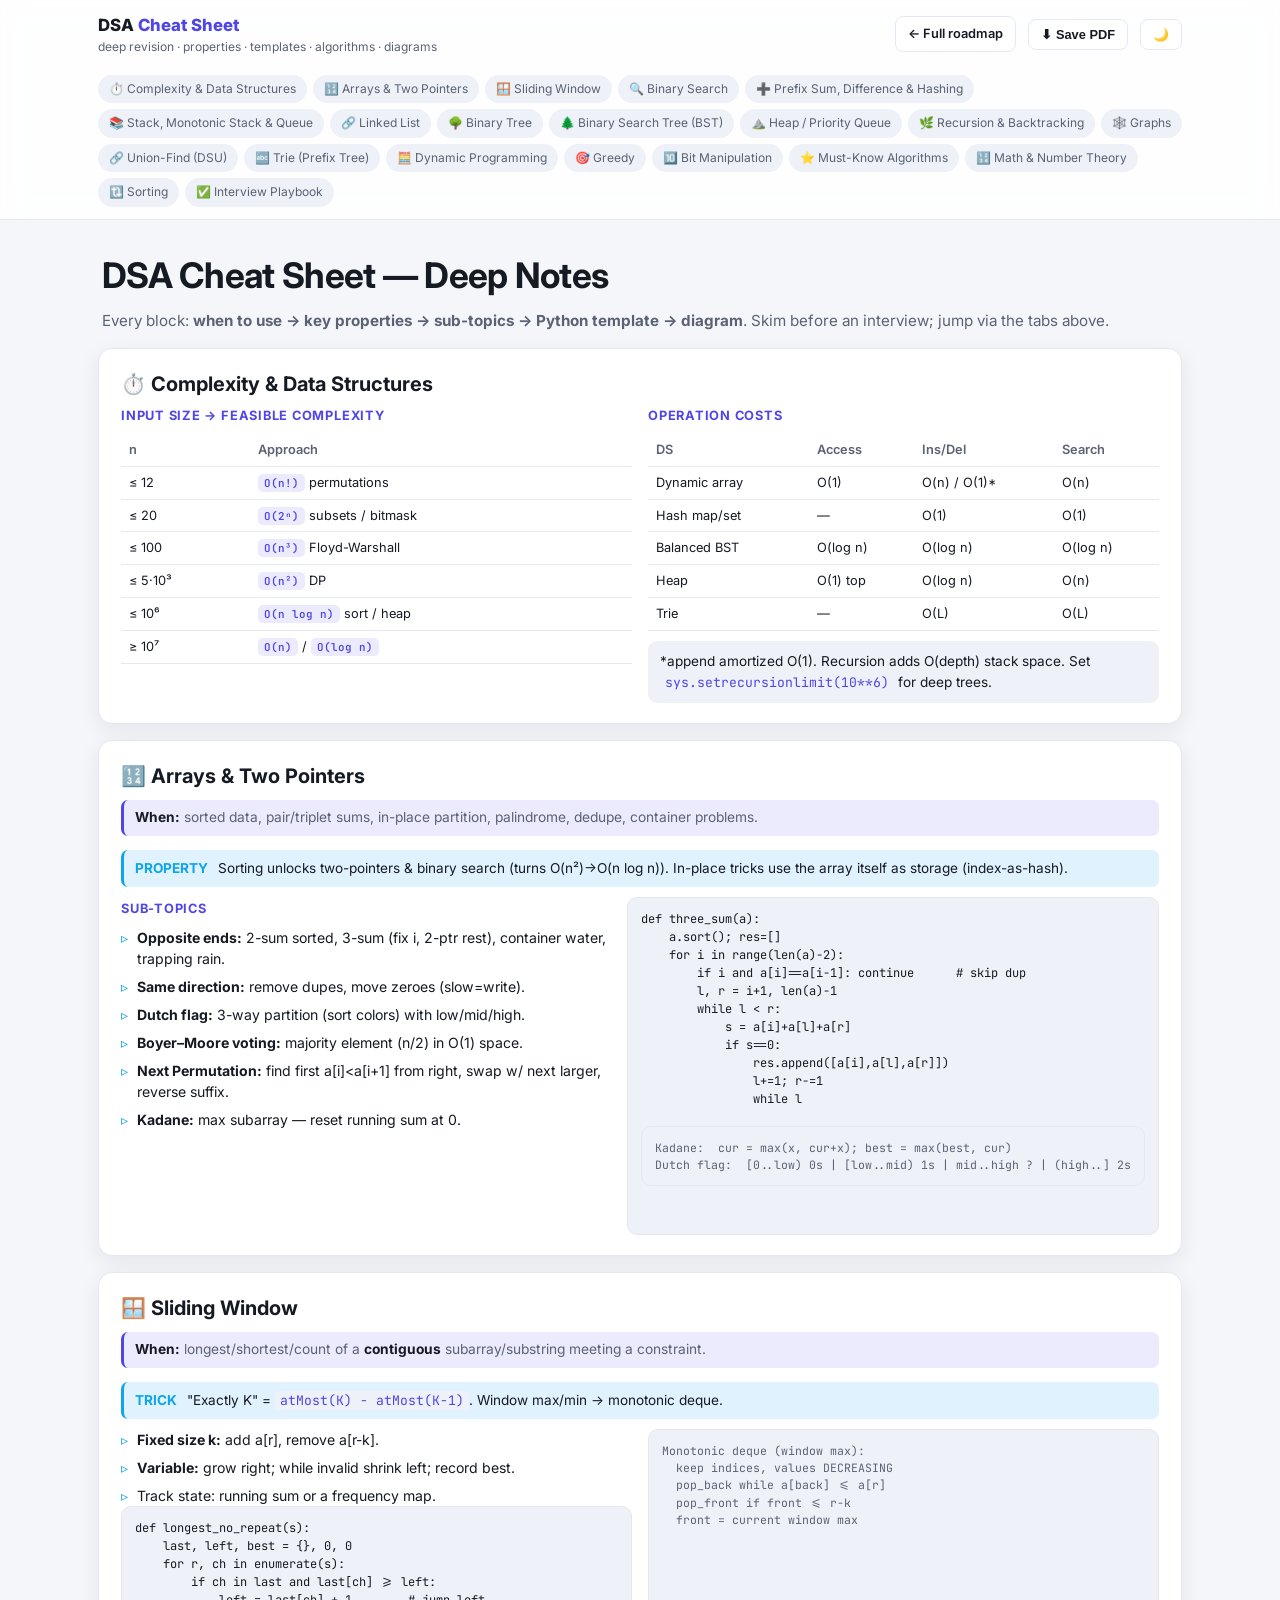
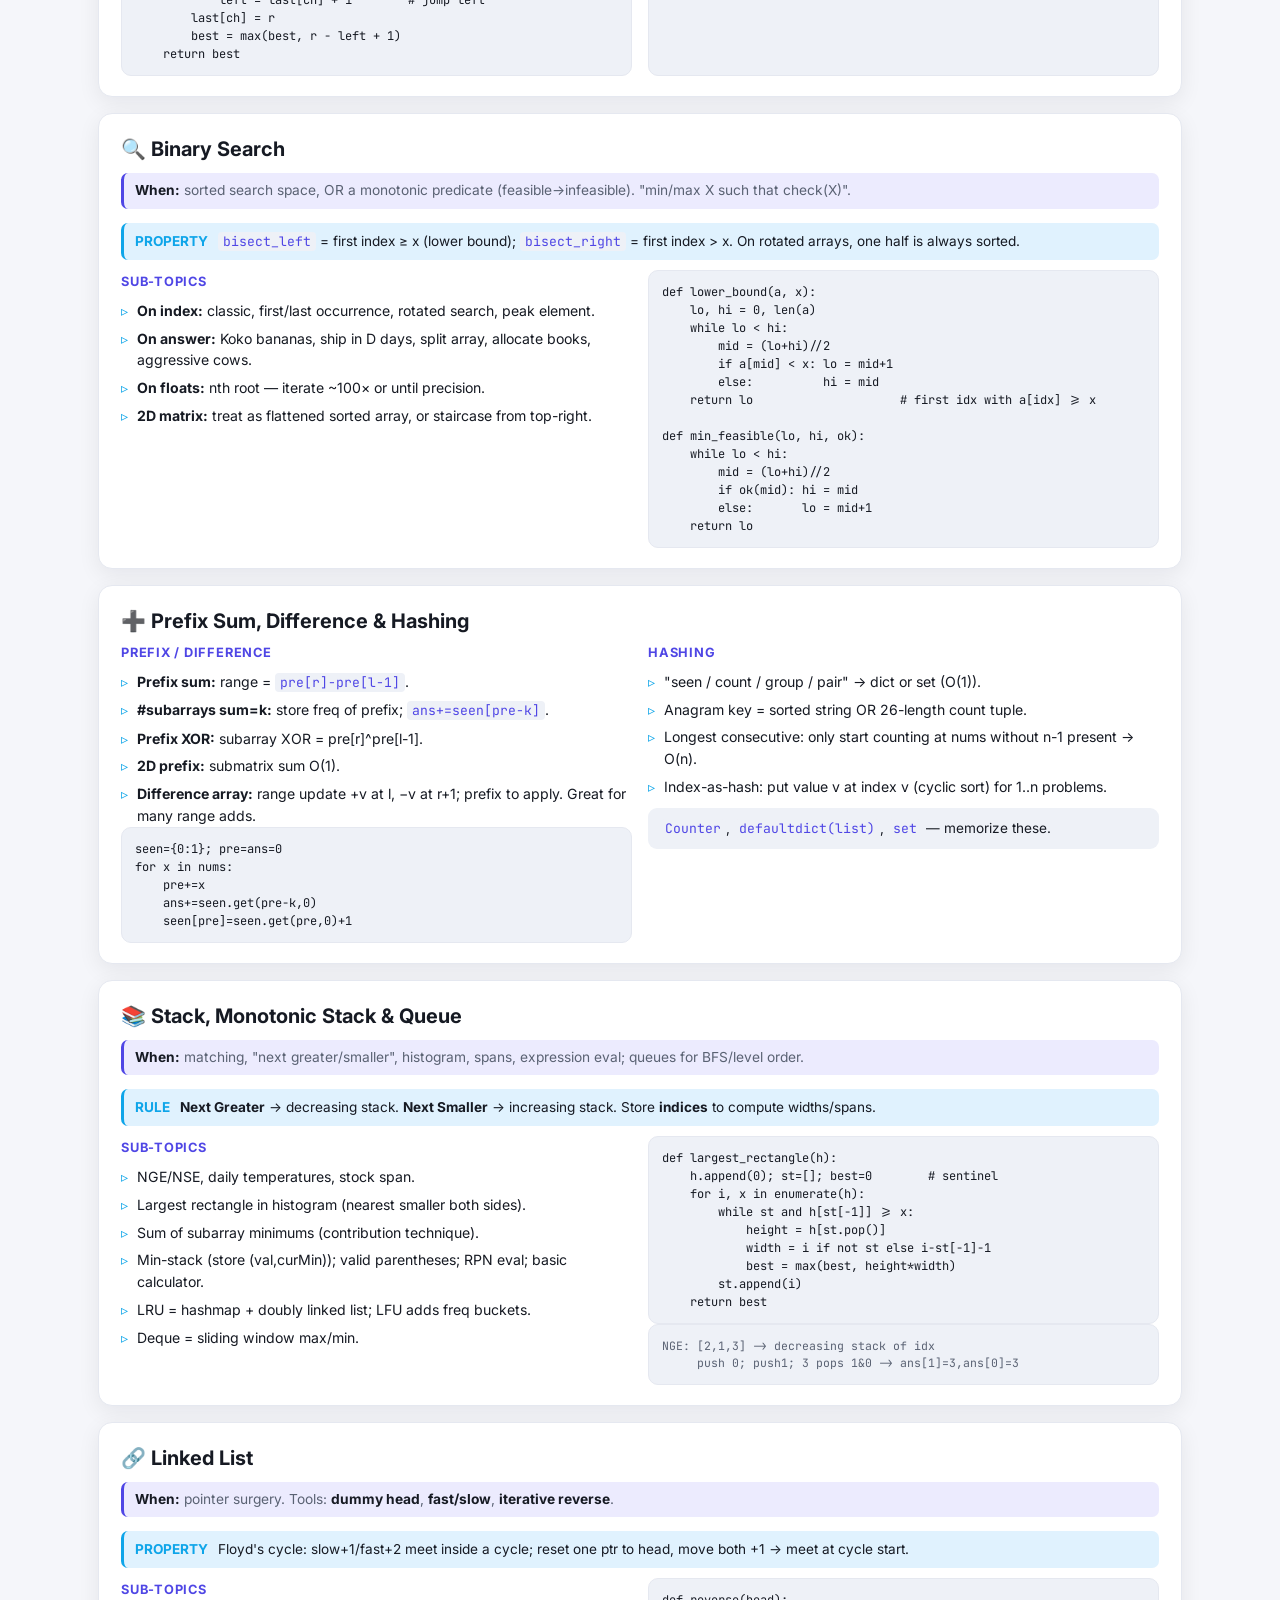
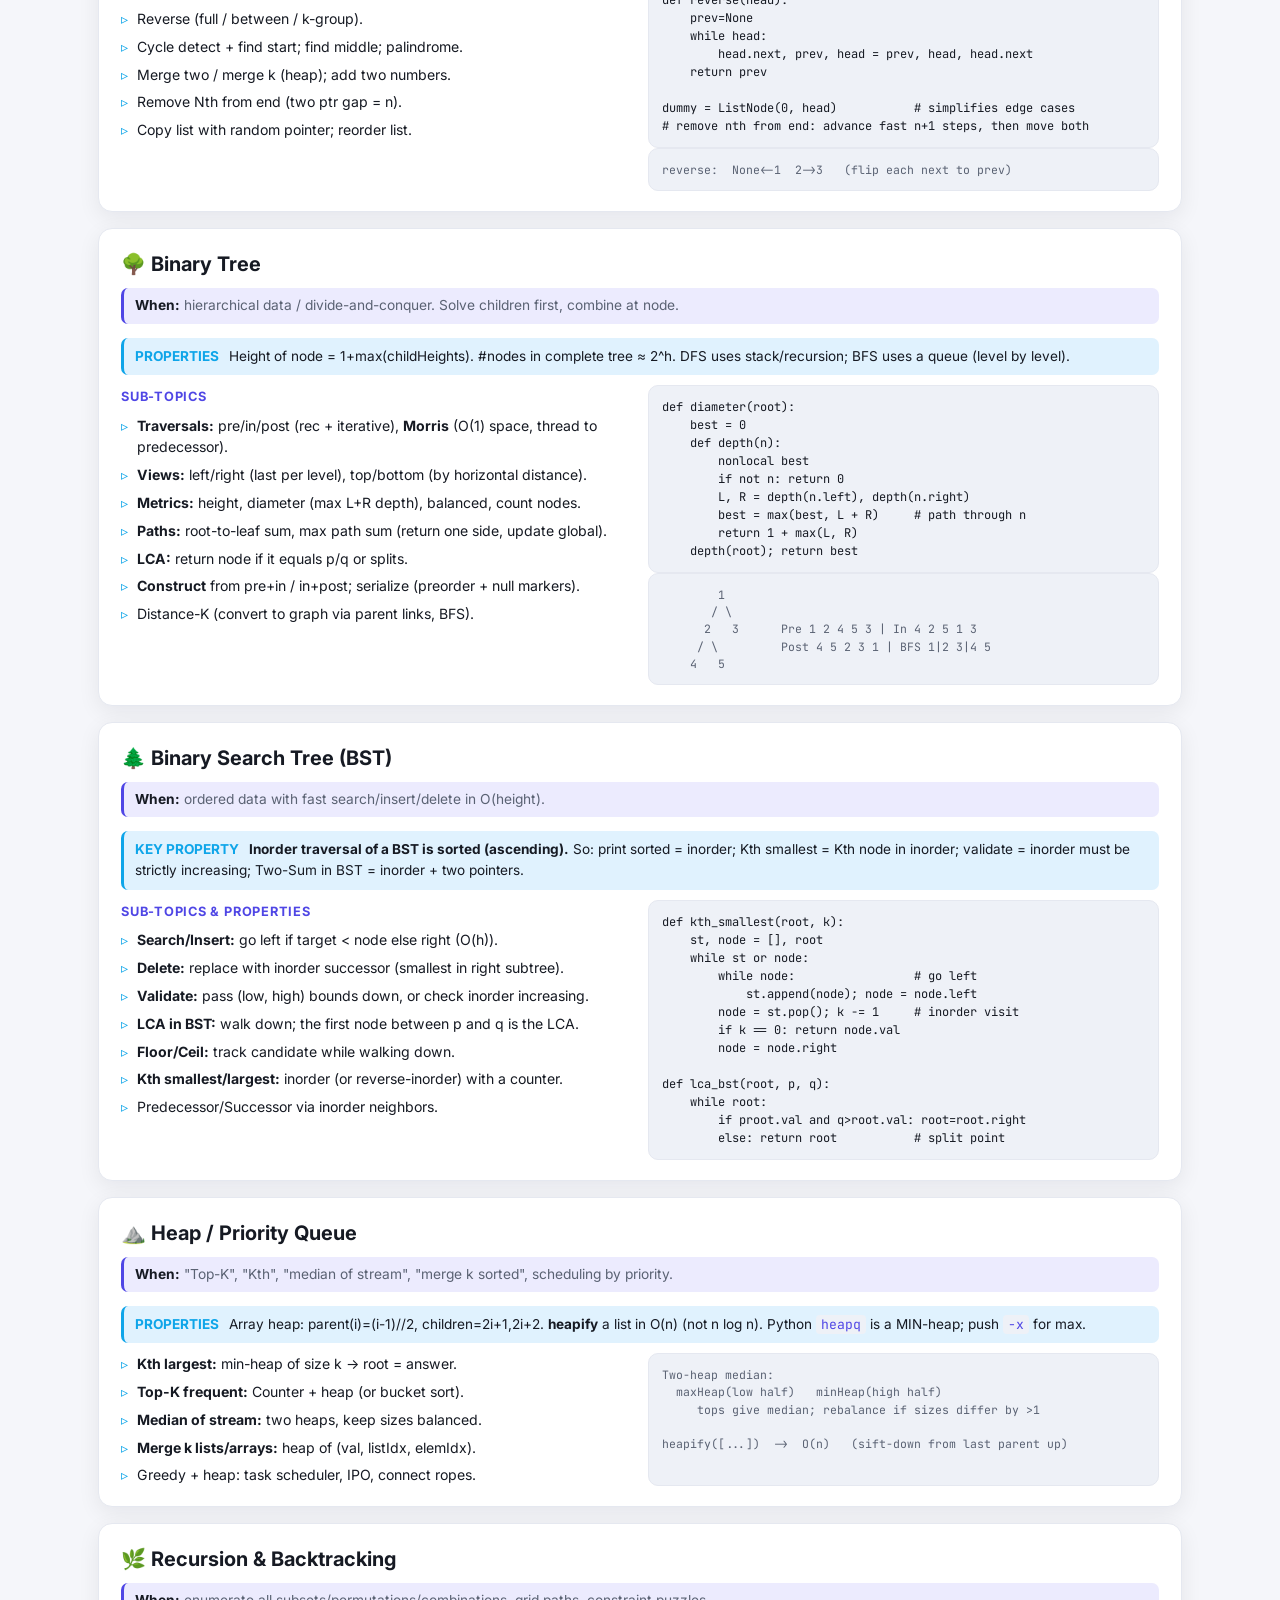
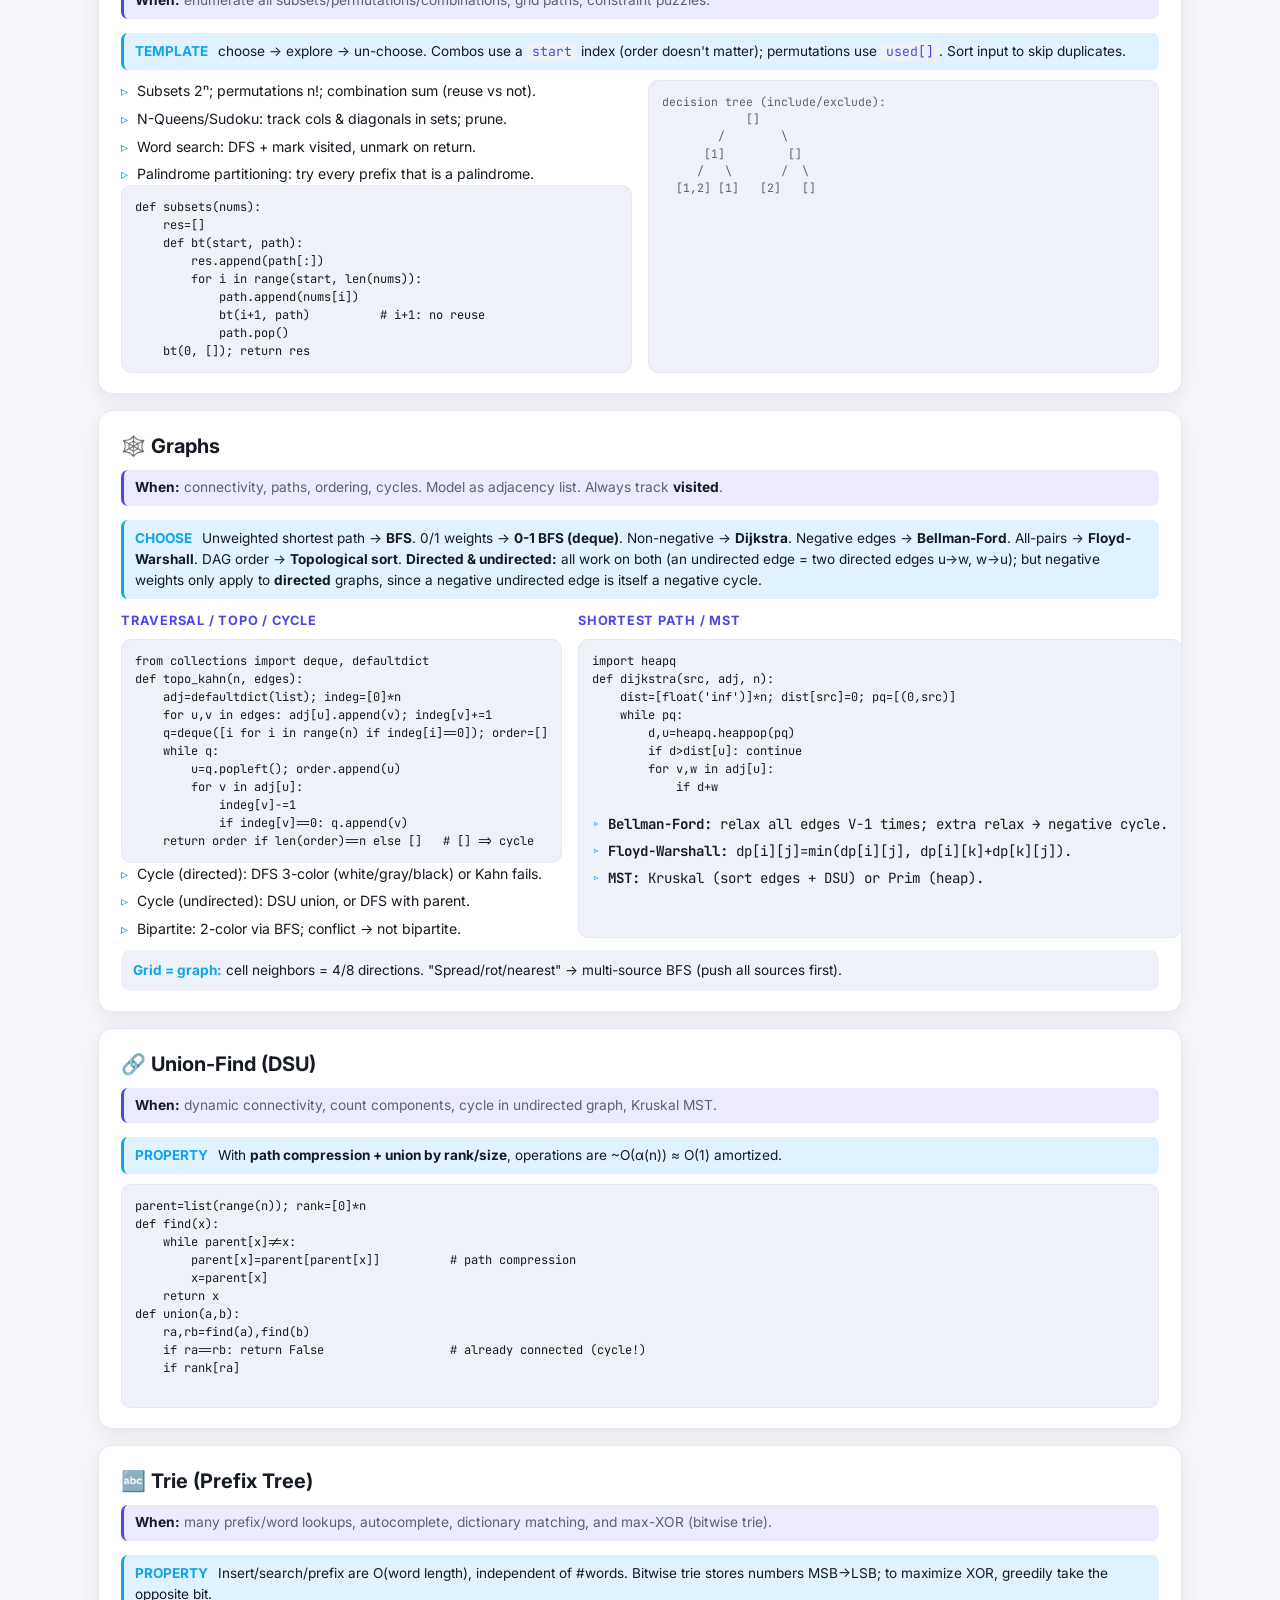
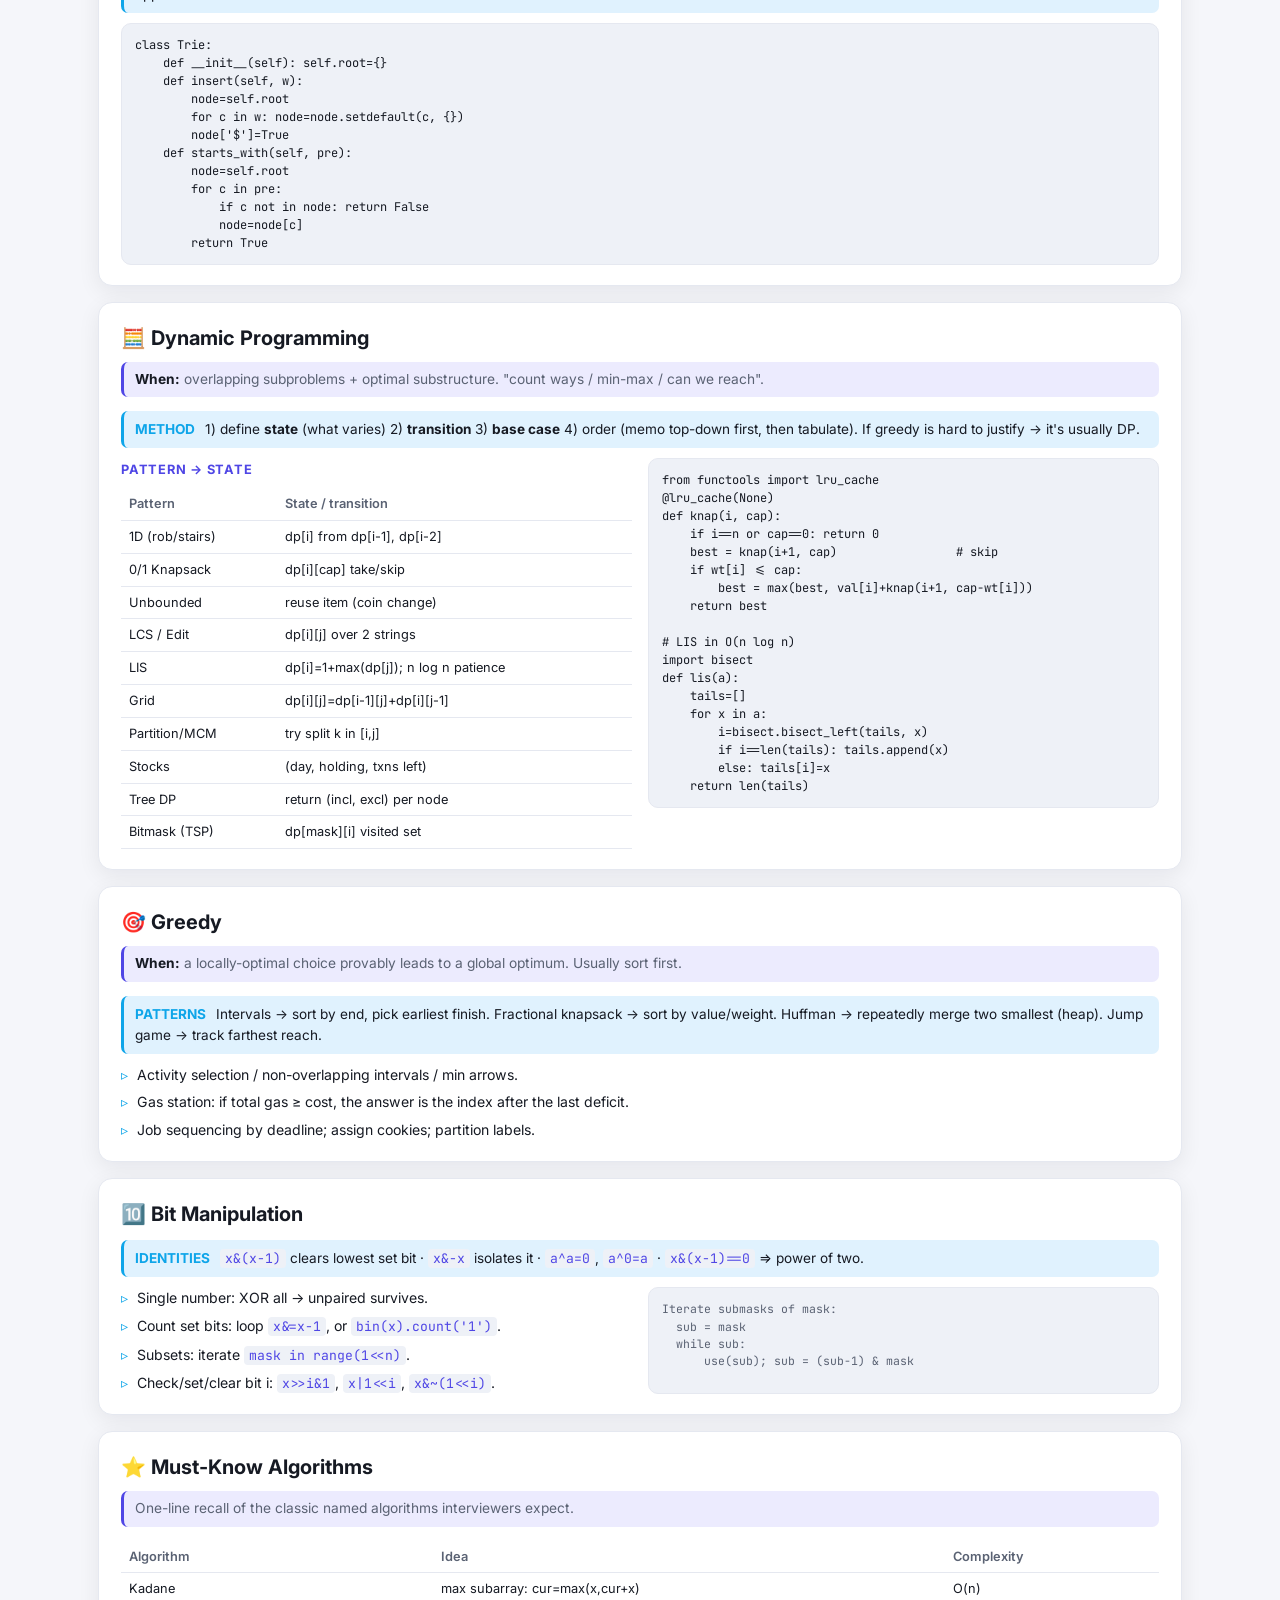
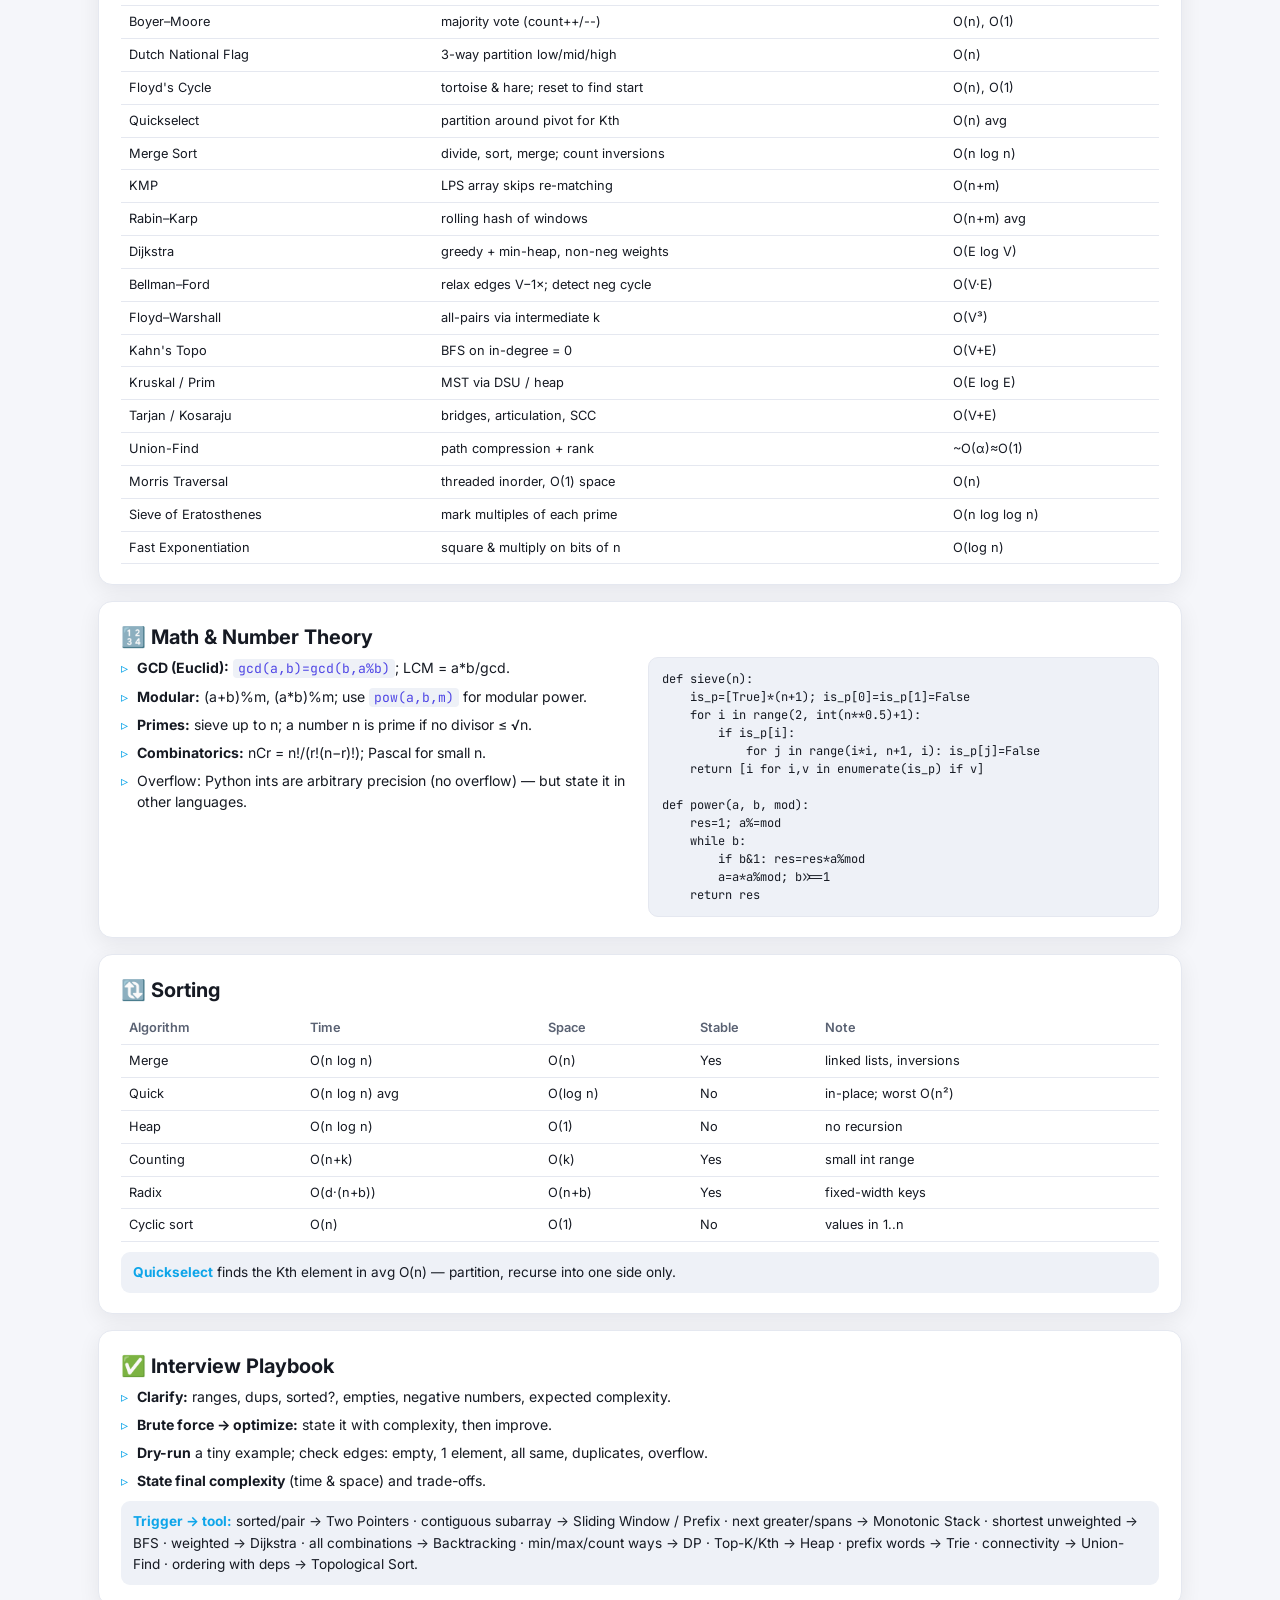
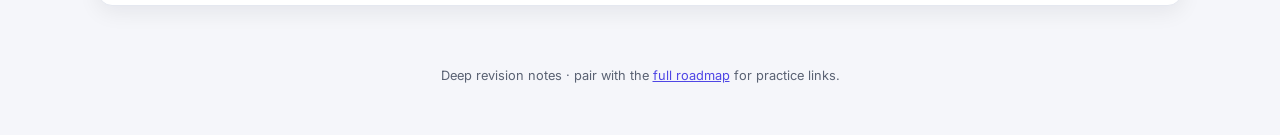
==== commit de4b751e: "Update shortest path explanations in dsa-cheatsheet.html and dsa-data.js to clarify the applicabilit" ====
--- a/dsa-cheatsheet.html
+++ b/dsa-cheatsheet.html
@@ -464,7 +464,7 @@
     <section class="card" id="graphs">
       <h2>🕸️ Graphs</h2>
       <div class="when"><b>When:</b> connectivity, paths, ordering, cycles. Model as adjacency list. Always track <b>visited</b>.</div>
-      <div class="prop"><span class="lbl">CHOOSE</span> Unweighted shortest path → <b>BFS</b>. 0/1 weights → <b>0-1 BFS (deque)</b>. Non-negative → <b>Dijkstra</b>. Negative edges → <b>Bellman-Ford</b>. All-pairs → <b>Floyd-Warshall</b>. DAG order → <b>Topological sort</b>.</div>
+      <div class="prop"><span class="lbl">CHOOSE</span> Unweighted shortest path → <b>BFS</b>. 0/1 weights → <b>0-1 BFS (deque)</b>. Non-negative → <b>Dijkstra</b>. Negative edges → <b>Bellman-Ford</b>. All-pairs → <b>Floyd-Warshall</b>. DAG order → <b>Topological sort</b>. <b>Directed & undirected:</b> all work on both (an undirected edge = two directed edges u→w, w→u); but negative weights only apply to <b>directed</b> graphs, since a negative undirected edge is itself a negative cycle.</div>
       <div class="grid">
         <div>
           <h3 class="blk">Traversal / Topo / Cycle</h3>
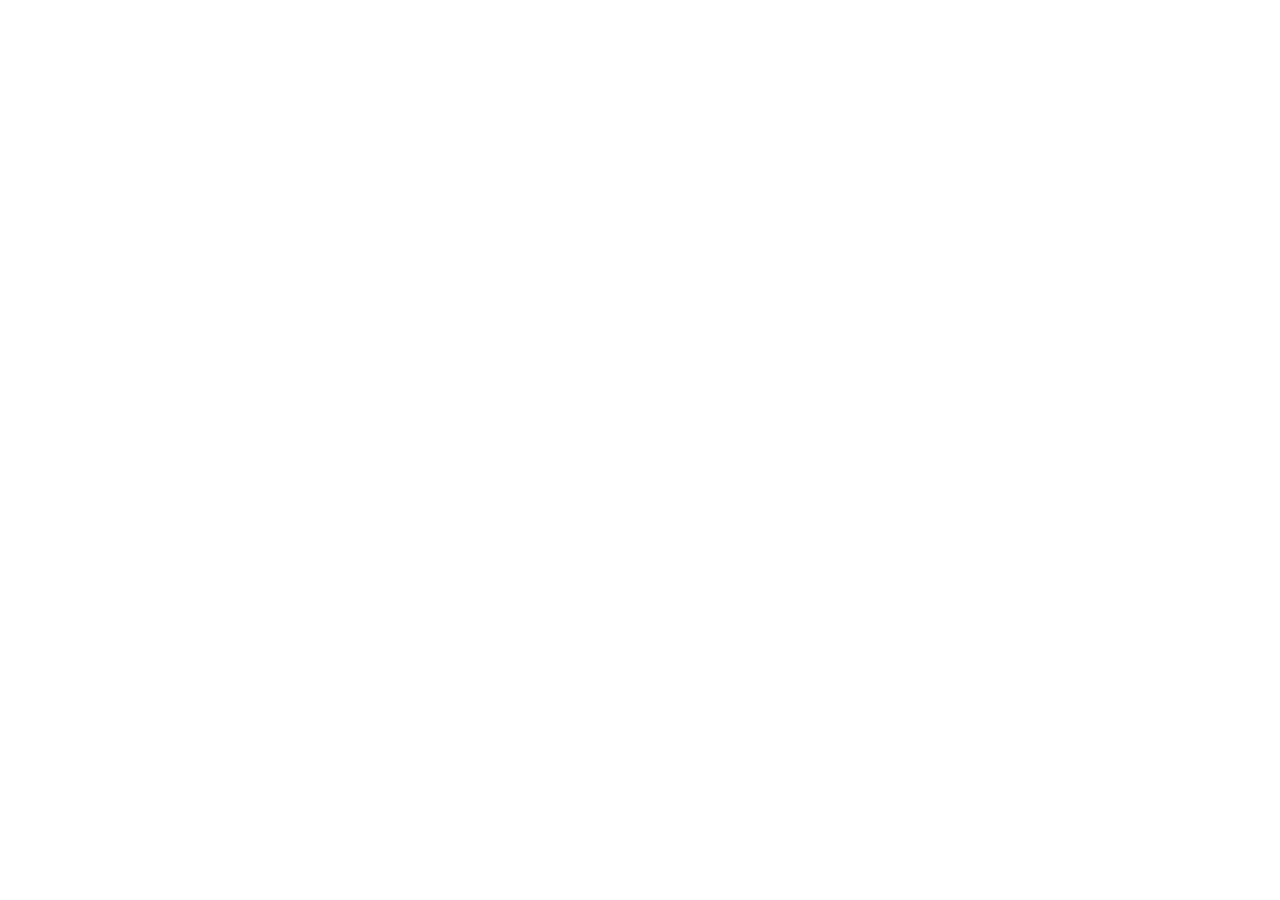
==== commit cc1edfef: "Move study notes off the portfolio to Mindstack, and keep old DSA URLs as redirects. Co-authored-by:" ====
--- a/dsa-cheatsheet.html
+++ b/dsa-cheatsheet.html
@@ -2,723 +2,15 @@
 <html lang="en">
 <head>
   <meta charset="UTF-8" />
-  <meta name="viewport" content="width=device-width, initial-scale=1.0" />
-  <title>DSA Cheat Sheet — Deep Revision Notes</title>
-  <meta name="description" content="In-depth DSA revision: key properties, sub-topics, Python templates, diagrams, and must-know algorithms." />
-  <link rel="preconnect" href="https://fonts.googleapis.com" />
-  <link rel="preconnect" href="https://fonts.gstatic.com" crossorigin />
-  <link href="https://fonts.googleapis.com/css2?family=Inter:wght@400;500;600;700;800&family=JetBrains+Mono:wght@400;500;600&display=swap" rel="stylesheet" />
-  <style>
-    :root{
-      --bg:#f5f6fa; --surface:#fff; --surface2:#eef1f7; --text:#161a23; --muted:#5a6273;
-      --primary:#4f46e5; --primary-soft:#ecebfe; --border:#e5e8f0; --accent:#0ea5e9; --accent-soft:#e0f2fe;
-      --e:#16a34a; --m:#d97706; --h:#dc2626; --shadow:0 6px 22px rgba(16,19,28,.07);
-    }
-    [data-theme="dark"]{
-      --bg:#0b0d13; --surface:#14171f; --surface2:#1b1f2b; --text:#e4e8f1; --muted:#98a1b4;
-      --primary:#8b8bf5; --primary-soft:#20233a; --border:#242a38; --accent:#38bdf8; --accent-soft:#0c2b3a;
-      --e:#4ade80; --m:#fbbf24; --h:#f87171; --shadow:0 6px 22px rgba(0,0,0,.4);
-    }
-    *{box-sizing:border-box;margin:0;padding:0}
-    html{scroll-behavior:smooth;scroll-padding-top:96px}
-    body{font-family:"Inter",system-ui,sans-serif;background:var(--bg);color:var(--text);line-height:1.55;-webkit-font-smoothing:antialiased}
-
-    header.bar{position:sticky;top:0;z-index:30;background:color-mix(in srgb,var(--surface) 90%,transparent);backdrop-filter:blur(12px);border-bottom:1px solid var(--border)}
-    .bar-in{max-width:1120px;margin:0 auto;padding:12px 18px;display:flex;align-items:center;gap:12px;flex-wrap:wrap}
-    .logo{font-weight:800;font-size:1.05rem}.logo span{color:var(--primary)}
-    .sub{font-size:.75rem;color:var(--muted)}
-    .bar .sp{flex:1}
-    .btn{padding:7px 12px;border-radius:8px;border:1px solid var(--border);background:var(--surface);color:var(--text);font-size:.8rem;font-weight:600;cursor:pointer;text-decoration:none}
-    .btn:hover{border-color:var(--primary);color:var(--primary)}
-    .toc{max-width:1120px;margin:0 auto;padding:6px 18px 12px;display:flex;flex-wrap:wrap;gap:6px}
-    .toc a{font-size:.75rem;padding:4px 10px;border-radius:99px;background:var(--surface2);color:var(--muted);text-decoration:none;border:1px solid transparent}
-    .toc a:hover{color:var(--primary);border-color:var(--primary)}
-
-    main{max-width:1120px;margin:0 auto;padding:18px}
-    .hero{padding:10px 4px 16px}
-    .hero h1{font-size:clamp(1.6rem,4vw,2.2rem);letter-spacing:-.02em}
-    .hero p{color:var(--muted);margin-top:6px;font-size:.95rem}
-
-    section.card{background:var(--surface);border:1px solid var(--border);border-radius:14px;box-shadow:var(--shadow);padding:20px 22px;margin-bottom:16px;scroll-margin-top:96px}
-    section.card > h2{font-size:1.25rem;display:flex;align-items:center;gap:10px;margin-bottom:4px}
-    .when{font-size:.86rem;color:var(--muted);background:var(--primary-soft);border-left:3px solid var(--primary);padding:7px 11px;border-radius:7px;margin:8px 0 14px}
-    .when b{color:var(--text)}
-
-    .prop{font-size:.85rem;background:var(--accent-soft);border-left:3px solid var(--accent);padding:8px 11px;border-radius:7px;margin:10px 0}
-    .prop b{color:var(--text)}
-    .prop .lbl{display:inline-block;font-weight:700;color:var(--accent);margin-right:6px}
-
-    .grid{display:grid;grid-template-columns:1fr 1fr;gap:16px}
-    @media(max-width:820px){.grid{grid-template-columns:1fr}}
-    h3.blk{font-size:.8rem;text-transform:uppercase;letter-spacing:.06em;color:var(--primary);margin:14px 0 8px}
-    h3.blk:first-child{margin-top:2px}
-
-    ul.pts{list-style:none;display:flex;flex-direction:column;gap:6px;font-size:.88rem}
-    ul.pts li{padding-left:16px;position:relative}
-    ul.pts li::before{content:"▹";position:absolute;left:0;color:var(--accent)}
-    ul.pts b{color:var(--text)}
-    .muted{color:var(--muted)}
-
-    pre{font-family:"JetBrains Mono",monospace;font-size:.75rem;line-height:1.5;background:var(--surface2);border:1px solid var(--border);border-radius:10px;padding:12px 13px;overflow-x:auto;white-space:pre;color:var(--text)}
-    pre.dia{color:var(--muted);font-size:.72rem}
-    code.k{font-family:"JetBrains Mono",monospace;font-size:.82rem;background:var(--surface2);padding:1px 5px;border-radius:4px;color:var(--primary)}
-
-    table.cx{width:100%;border-collapse:collapse;font-size:.8rem;margin-top:6px}
-    table.cx th,table.cx td{text-align:left;padding:6px 8px;border-bottom:1px solid var(--border);vertical-align:top}
-    table.cx th{color:var(--muted);font-weight:600}
-    .tag{font-family:"JetBrains Mono",monospace;font-size:.68rem;padding:2px 6px;border-radius:5px;font-weight:600}
-    .tag.O{background:var(--primary-soft);color:var(--primary)}
-
-    .tip{font-size:.85rem;background:var(--surface2);border-radius:9px;padding:10px 12px;margin-top:10px}
-    .tip b{color:var(--accent)}
-
-    footer{text-align:center;color:var(--muted);font-size:.8rem;padding:26px 18px 50px}
-    footer a{color:var(--primary)}
-
-    @media print{
-      header.bar,.toc,.btn{display:none}
-      body{background:#fff}
-      section.card{box-shadow:none;break-inside:avoid;border-color:#ccc}
-      a{color:#000;text-decoration:none} pre{background:#f4f4f4}
-    }
-  </style>
+  <title>Moved to Mindstack — DSA Cheat Sheet</title>
+  <meta name="robots" content="noindex" />
+  <link rel="canonical" href="https://seprem.github.io/mindstack/dsa-cheatsheet.html" />
+  <script>
+    location.replace("https://seprem.github.io/mindstack/dsa-cheatsheet.html" + location.search + location.hash);
+  </script>
+  <meta http-equiv="refresh" content="0; url=https://seprem.github.io/mindstack/dsa-cheatsheet.html" />
 </head>
 <body>
-  <header class="bar">
-    <div class="bar-in">
-      <div>
-        <div class="logo">DSA <span>Cheat Sheet</span></div>
-        <div class="sub">deep revision · properties · templates · algorithms · diagrams</div>
-      </div>
-      <div class="sp"></div>
-      <a class="btn" href="dsa.html">← Full roadmap</a>
-      <button class="btn" onclick="window.print()">⬇ Save PDF</button>
-      <button class="btn" id="themeToggle">🌙</button>
-    </div>
-    <nav class="toc" id="toc"></nav>
-  </header>
-
-  <main>
-    <div class="hero">
-      <h1>DSA Cheat Sheet — Deep Notes</h1>
-      <p>Every block: <b>when to use → key properties → sub-topics → Python template → diagram</b>. Skim before an interview; jump via the tabs above.</p>
-    </div>
-
-    <!-- COMPLEXITY -->
-    <section class="card" id="complexity">
-      <h2>⏱️ Complexity & Data Structures</h2>
-      <div class="grid">
-        <div>
-          <h3 class="blk">Input size → feasible complexity</h3>
-          <table class="cx">
-            <tr><th>n</th><th>Approach</th></tr>
-            <tr><td>≤ 12</td><td><span class="tag O">O(n!)</span> permutations</td></tr>
-            <tr><td>≤ 20</td><td><span class="tag O">O(2ⁿ)</span> subsets / bitmask</td></tr>
-            <tr><td>≤ 100</td><td><span class="tag O">O(n³)</span> Floyd-Warshall</td></tr>
-            <tr><td>≤ 5·10³</td><td><span class="tag O">O(n²)</span> DP</td></tr>
-            <tr><td>≤ 10⁶</td><td><span class="tag O">O(n log n)</span> sort / heap</td></tr>
-            <tr><td>≥ 10⁷</td><td><span class="tag O">O(n)</span> / <span class="tag O">O(log n)</span></td></tr>
-          </table>
-        </div>
-        <div>
-          <h3 class="blk">Operation costs</h3>
-          <table class="cx">
-            <tr><th>DS</th><th>Access</th><th>Ins/Del</th><th>Search</th></tr>
-            <tr><td>Dynamic array</td><td>O(1)</td><td>O(n) / O(1)*</td><td>O(n)</td></tr>
-            <tr><td>Hash map/set</td><td>—</td><td>O(1)</td><td>O(1)</td></tr>
-            <tr><td>Balanced BST</td><td>O(log n)</td><td>O(log n)</td><td>O(log n)</td></tr>
-            <tr><td>Heap</td><td>O(1) top</td><td>O(log n)</td><td>O(n)</td></tr>
-            <tr><td>Trie</td><td>—</td><td>O(L)</td><td>O(L)</td></tr>
-          </table>
-          <div class="tip">*append amortized O(1). Recursion adds O(depth) stack space. Set <code class="k">sys.setrecursionlimit(10**6)</code> for deep trees.</div>
-        </div>
-      </div>
-    </section>
-
-    <!-- ARRAYS / TWO POINTERS -->
-    <section class="card" id="arrays">
-      <h2>🔢 Arrays & Two Pointers</h2>
-      <div class="when"><b>When:</b> sorted data, pair/triplet sums, in-place partition, palindrome, dedupe, container problems.</div>
-      <div class="prop"><span class="lbl">PROPERTY</span> Sorting unlocks two-pointers &amp; binary search (turns O(n²)→O(n log n)). In-place tricks use the array itself as storage (index-as-hash).</div>
-      <div class="grid">
-        <div>
-          <h3 class="blk">Sub-topics</h3>
-          <ul class="pts">
-            <li><b>Opposite ends:</b> 2-sum sorted, 3-sum (fix i, 2-ptr rest), container water, trapping rain.</li>
-            <li><b>Same direction:</b> remove dupes, move zeroes (slow=write).</li>
-            <li><b>Dutch flag:</b> 3-way partition (sort colors) with low/mid/high.</li>
-            <li><b>Boyer–Moore voting:</b> majority element (n/2) in O(1) space.</li>
-            <li><b>Next Permutation:</b> find first a[i]&lt;a[i+1] from right, swap w/ next larger, reverse suffix.</li>
-            <li><b>Kadane:</b> max subarray — reset running sum at 0.</li>
-          </ul>
-        </div>
-        <div>
-          <pre>def three_sum(a):
-    a.sort(); res=[]
-    for i in range(len(a)-2):
-        if i and a[i]==a[i-1]: continue      # skip dup
-        l, r = i+1, len(a)-1
-        while l < r:
-            s = a[i]+a[l]+a[r]
-            if s==0:
-                res.append([a[i],a[l],a[r]])
-                l+=1; r-=1
-                while l<r and a[l]==a[l-1]: l+=1
-            elif s<0: l+=1
-            else: r-=1
-    return res</pre>
-          <pre class="dia">Kadane:  cur = max(x, cur+x); best = max(best, cur)
-Dutch flag:  [0..low) 0s | [low..mid) 1s | mid..high ? | (high..] 2s</pre>
-        </div>
-      </div>
-    </section>
-
-    <!-- SLIDING WINDOW -->
-    <section class="card" id="sliding">
-      <h2>🪟 Sliding Window</h2>
-      <div class="when"><b>When:</b> longest/shortest/count of a <b>contiguous</b> subarray/substring meeting a constraint.</div>
-      <div class="prop"><span class="lbl">TRICK</span> "Exactly K" = <code class="k">atMost(K) − atMost(K−1)</code>. Window max/min → monotonic deque.</div>
-      <div class="grid">
-        <div>
-          <ul class="pts">
-            <li><b>Fixed size k:</b> add a[r], remove a[r-k].</li>
-            <li><b>Variable:</b> grow right; while invalid shrink left; record best.</li>
-            <li>Track state: running sum or a frequency map.</li>
-          </ul>
-          <pre>def longest_no_repeat(s):
-    last, left, best = {}, 0, 0
-    for r, ch in enumerate(s):
-        if ch in last and last[ch] >= left:
-            left = last[ch] + 1        # jump left
-        last[ch] = r
-        best = max(best, r - left + 1)
-    return best</pre>
-        </div>
-        <pre class="dia">Monotonic deque (window max):
-  keep indices, values DECREASING
-  pop_back while a[back] <= a[r]
-  pop_front if front <= r-k
-  front = current window max</pre>
-      </div>
-    </section>
-
-    <!-- BINARY SEARCH -->
-    <section class="card" id="binarysearch">
-      <h2>🔍 Binary Search</h2>
-      <div class="when"><b>When:</b> sorted search space, OR a monotonic predicate (feasible→infeasible). "min/max X such that check(X)".</div>
-      <div class="prop"><span class="lbl">PROPERTY</span> <code class="k">bisect_left</code> = first index ≥ x (lower bound); <code class="k">bisect_right</code> = first index &gt; x. On rotated arrays, one half is always sorted.</div>
-      <div class="grid">
-        <div>
-          <h3 class="blk">Sub-topics</h3>
-          <ul class="pts">
-            <li><b>On index:</b> classic, first/last occurrence, rotated search, peak element.</li>
-            <li><b>On answer:</b> Koko bananas, ship in D days, split array, allocate books, aggressive cows.</li>
-            <li><b>On floats:</b> nth root — iterate ~100× or until precision.</li>
-            <li><b>2D matrix:</b> treat as flattened sorted array, or staircase from top-right.</li>
-          </ul>
-        </div>
-        <div>
-          <pre>def lower_bound(a, x):
-    lo, hi = 0, len(a)
-    while lo < hi:
-        mid = (lo+hi)//2
-        if a[mid] < x: lo = mid+1
-        else:          hi = mid
-    return lo                     # first idx with a[idx] >= x
-
-def min_feasible(lo, hi, ok):
-    while lo < hi:
-        mid = (lo+hi)//2
-        if ok(mid): hi = mid
-        else:       lo = mid+1
-    return lo</pre>
-        </div>
-      </div>
-    </section>
-
-    <!-- PREFIX / HASHING -->
-    <section class="card" id="prefix">
-      <h2>➕ Prefix Sum, Difference & Hashing</h2>
-      <div class="grid">
-        <div>
-          <h3 class="blk">Prefix / Difference</h3>
-          <ul class="pts">
-            <li><b>Prefix sum:</b> range = <code class="k">pre[r]-pre[l-1]</code>.</li>
-            <li><b>#subarrays sum=k:</b> store freq of prefix; <code class="k">ans+=seen[pre-k]</code>.</li>
-            <li><b>Prefix XOR:</b> subarray XOR = pre[r]^pre[l-1].</li>
-            <li><b>2D prefix:</b> submatrix sum O(1).</li>
-            <li><b>Difference array:</b> range update +v at l, −v at r+1; prefix to apply. Great for many range adds.</li>
-          </ul>
-          <pre>seen={0:1}; pre=ans=0
-for x in nums:
-    pre+=x
-    ans+=seen.get(pre-k,0)
-    seen[pre]=seen.get(pre,0)+1</pre>
-        </div>
-        <div>
-          <h3 class="blk">Hashing</h3>
-          <ul class="pts">
-            <li>"seen / count / group / pair" → dict or set (O(1)).</li>
-            <li>Anagram key = sorted string OR 26-length count tuple.</li>
-            <li>Longest consecutive: only start counting at nums without n-1 present → O(n).</li>
-            <li>Index-as-hash: put value v at index v (cyclic sort) for 1..n problems.</li>
-          </ul>
-          <div class="tip"><code class="k">Counter</code>, <code class="k">defaultdict(list)</code>, <code class="k">set</code> — memorize these.</div>
-        </div>
-      </div>
-    </section>
-
-    <!-- STACK / QUEUE -->
-    <section class="card" id="stack">
-      <h2>📚 Stack, Monotonic Stack & Queue</h2>
-      <div class="when"><b>When:</b> matching, "next greater/smaller", histogram, spans, expression eval; queues for BFS/level order.</div>
-      <div class="prop"><span class="lbl">RULE</span> <b>Next Greater</b> → decreasing stack. <b>Next Smaller</b> → increasing stack. Store <b>indices</b> to compute widths/spans.</div>
-      <div class="grid">
-        <div>
-          <h3 class="blk">Sub-topics</h3>
-          <ul class="pts">
-            <li>NGE/NSE, daily temperatures, stock span.</li>
-            <li>Largest rectangle in histogram (nearest smaller both sides).</li>
-            <li>Sum of subarray minimums (contribution technique).</li>
-            <li>Min-stack (store (val,curMin)); valid parentheses; RPN eval; basic calculator.</li>
-            <li>LRU = hashmap + doubly linked list; LFU adds freq buckets.</li>
-            <li>Deque = sliding window max/min.</li>
-          </ul>
-        </div>
-        <div>
-          <pre>def largest_rectangle(h):
-    h.append(0); st=[]; best=0        # sentinel
-    for i, x in enumerate(h):
-        while st and h[st[-1]] >= x:
-            height = h[st.pop()]
-            width = i if not st else i-st[-1]-1
-            best = max(best, height*width)
-        st.append(i)
-    return best</pre>
-          <pre class="dia">NGE: [2,1,3] -> decreasing stack of idx
-     push 0; push1; 3 pops 1&0 -> ans[1]=3,ans[0]=3</pre>
-        </div>
-      </div>
-    </section>
-
-    <!-- LINKED LIST -->
-    <section class="card" id="linkedlist">
-      <h2>🔗 Linked List</h2>
-      <div class="when"><b>When:</b> pointer surgery. Tools: <b>dummy head</b>, <b>fast/slow</b>, <b>iterative reverse</b>.</div>
-      <div class="prop"><span class="lbl">PROPERTY</span> Floyd's cycle: slow+1/fast+2 meet inside a cycle; reset one ptr to head, move both +1 → meet at cycle start.</div>
-      <div class="grid">
-        <div>
-          <h3 class="blk">Sub-topics</h3>
-          <ul class="pts">
-            <li>Reverse (full / between / k-group).</li>
-            <li>Cycle detect + find start; find middle; palindrome.</li>
-            <li>Merge two / merge k (heap); add two numbers.</li>
-            <li>Remove Nth from end (two ptr gap = n).</li>
-            <li>Copy list with random pointer; reorder list.</li>
-          </ul>
-        </div>
-        <div>
-          <pre>def reverse(head):
-    prev=None
-    while head:
-        head.next, prev, head = prev, head, head.next
-    return prev
-
-dummy = ListNode(0, head)           # simplifies edge cases
-# remove nth from end: advance fast n+1 steps, then move both</pre>
-          <pre class="dia">reverse:  None<-1  2->3   (flip each next to prev)</pre>
-        </div>
-      </div>
-    </section>
-
-    <!-- BINARY TREE -->
-    <section class="card" id="binarytree">
-      <h2>🌳 Binary Tree</h2>
-      <div class="when"><b>When:</b> hierarchical data / divide-and-conquer. Solve children first, combine at node.</div>
-      <div class="prop"><span class="lbl">PROPERTIES</span> Height of node = 1+max(childHeights). #nodes in complete tree ≈ 2^h. DFS uses stack/recursion; BFS uses a queue (level by level).</div>
-      <div class="grid">
-        <div>
-          <h3 class="blk">Sub-topics</h3>
-          <ul class="pts">
-            <li><b>Traversals:</b> pre/in/post (rec + iterative), <b>Morris</b> (O(1) space, thread to predecessor).</li>
-            <li><b>Views:</b> left/right (last per level), top/bottom (by horizontal distance).</li>
-            <li><b>Metrics:</b> height, diameter (max L+R depth), balanced, count nodes.</li>
-            <li><b>Paths:</b> root-to-leaf sum, max path sum (return one side, update global).</li>
-            <li><b>LCA:</b> return node if it equals p/q or splits.</li>
-            <li><b>Construct</b> from pre+in / in+post; serialize (preorder + null markers).</li>
-            <li>Distance-K (convert to graph via parent links, BFS).</li>
-          </ul>
-        </div>
-        <div>
-          <pre>def diameter(root):
-    best = 0
-    def depth(n):
-        nonlocal best
-        if not n: return 0
-        L, R = depth(n.left), depth(n.right)
-        best = max(best, L + R)     # path through n
-        return 1 + max(L, R)
-    depth(root); return best</pre>
-          <pre class="dia">        1
-       / \
-      2   3      Pre 1 2 4 5 3 | In 4 2 5 1 3
-     / \         Post 4 5 2 3 1 | BFS 1|2 3|4 5
-    4   5</pre>
-        </div>
-      </div>
-    </section>
-
-    <!-- BST -->
-    <section class="card" id="bst">
-      <h2>🌲 Binary Search Tree (BST)</h2>
-      <div class="when"><b>When:</b> ordered data with fast search/insert/delete in O(height).</div>
-      <div class="prop"><span class="lbl">KEY PROPERTY</span> <b>Inorder traversal of a BST is sorted (ascending).</b> So: print sorted = inorder; Kth smallest = Kth node in inorder; validate = inorder must be strictly increasing; Two-Sum in BST = inorder + two pointers.</div>
-      <div class="grid">
-        <div>
-          <h3 class="blk">Sub-topics &amp; properties</h3>
-          <ul class="pts">
-            <li><b>Search/Insert:</b> go left if target &lt; node else right (O(h)).</li>
-            <li><b>Delete:</b> replace with inorder successor (smallest in right subtree).</li>
-            <li><b>Validate:</b> pass (low, high) bounds down, or check inorder increasing.</li>
-            <li><b>LCA in BST:</b> walk down; the first node between p and q is the LCA.</li>
-            <li><b>Floor/Ceil:</b> track candidate while walking down.</li>
-            <li><b>Kth smallest/largest:</b> inorder (or reverse-inorder) with a counter.</li>
-            <li>Predecessor/Successor via inorder neighbors.</li>
-          </ul>
-        </div>
-        <div>
-          <pre>def kth_smallest(root, k):
-    st, node = [], root
-    while st or node:
-        while node:                 # go left
-            st.append(node); node = node.left
-        node = st.pop(); k -= 1     # inorder visit
-        if k == 0: return node.val
-        node = node.right
-
-def lca_bst(root, p, q):
-    while root:
-        if p<root.val and q<root.val: root=root.left
-        elif p>root.val and q>root.val: root=root.right
-        else: return root           # split point</pre>
-        </div>
-      </div>
-    </section>
-
-    <!-- HEAP -->
-    <section class="card" id="heap">
-      <h2>⛰️ Heap / Priority Queue</h2>
-      <div class="when"><b>When:</b> "Top-K", "Kth", "median of stream", "merge k sorted", scheduling by priority.</div>
-      <div class="prop"><span class="lbl">PROPERTIES</span> Array heap: parent(i)=(i-1)//2, children=2i+1,2i+2. <b>heapify</b> a list in O(n) (not n log n). Python <code class="k">heapq</code> is a MIN-heap; push <code class="k">-x</code> for max.</div>
-      <div class="grid">
-        <div>
-          <ul class="pts">
-            <li><b>Kth largest:</b> min-heap of size k → root = answer.</li>
-            <li><b>Top-K frequent:</b> Counter + heap (or bucket sort).</li>
-            <li><b>Median of stream:</b> two heaps, keep sizes balanced.</li>
-            <li><b>Merge k lists/arrays:</b> heap of (val, listIdx, elemIdx).</li>
-            <li>Greedy + heap: task scheduler, IPO, connect ropes.</li>
-          </ul>
-        </div>
-        <pre class="dia">Two-heap median:
-  maxHeap(low half)   minHeap(high half)
-     tops give median; rebalance if sizes differ by >1
-
-heapify([...])  ->  O(n)   (sift-down from last parent up)</pre>
-      </div>
-    </section>
-
-    <!-- RECURSION / BACKTRACKING -->
-    <section class="card" id="backtracking">
-      <h2>🌿 Recursion & Backtracking</h2>
-      <div class="when"><b>When:</b> enumerate all subsets/permutations/combinations, grid paths, constraint puzzles.</div>
-      <div class="prop"><span class="lbl">TEMPLATE</span> choose → explore → un-choose. Combos use a <code class="k">start</code> index (order doesn't matter); permutations use <code class="k">used[]</code>. Sort input to skip duplicates.</div>
-      <div class="grid">
-        <div>
-          <ul class="pts">
-            <li>Subsets 2ⁿ; permutations n!; combination sum (reuse vs not).</li>
-            <li>N-Queens/Sudoku: track cols &amp; diagonals in sets; prune.</li>
-            <li>Word search: DFS + mark visited, unmark on return.</li>
-            <li>Palindrome partitioning: try every prefix that is a palindrome.</li>
-          </ul>
-          <pre>def subsets(nums):
-    res=[]
-    def bt(start, path):
-        res.append(path[:])
-        for i in range(start, len(nums)):
-            path.append(nums[i])
-            bt(i+1, path)          # i+1: no reuse
-            path.pop()
-    bt(0, []); return res</pre>
-        </div>
-        <pre class="dia">decision tree (include/exclude):
-            []
-        /        \
-      [1]         []
-     /   \       /  \
-  [1,2] [1]   [2]   []</pre>
-      </div>
-    </section>
-
-    <!-- GRAPHS -->
-    <section class="card" id="graphs">
-      <h2>🕸️ Graphs</h2>
-      <div class="when"><b>When:</b> connectivity, paths, ordering, cycles. Model as adjacency list. Always track <b>visited</b>.</div>
-      <div class="prop"><span class="lbl">CHOOSE</span> Unweighted shortest path → <b>BFS</b>. 0/1 weights → <b>0-1 BFS (deque)</b>. Non-negative → <b>Dijkstra</b>. Negative edges → <b>Bellman-Ford</b>. All-pairs → <b>Floyd-Warshall</b>. DAG order → <b>Topological sort</b>. <b>Directed & undirected:</b> all work on both (an undirected edge = two directed edges u→w, w→u); but negative weights only apply to <b>directed</b> graphs, since a negative undirected edge is itself a negative cycle.</div>
-      <div class="grid">
-        <div>
-          <h3 class="blk">Traversal / Topo / Cycle</h3>
-          <pre>from collections import deque, defaultdict
-def topo_kahn(n, edges):
-    adj=defaultdict(list); indeg=[0]*n
-    for u,v in edges: adj[u].append(v); indeg[v]+=1
-    q=deque([i for i in range(n) if indeg[i]==0]); order=[]
-    while q:
-        u=q.popleft(); order.append(u)
-        for v in adj[u]:
-            indeg[v]-=1
-            if indeg[v]==0: q.append(v)
-    return order if len(order)==n else []   # [] => cycle</pre>
-          <ul class="pts">
-            <li>Cycle (directed): DFS 3-color (white/gray/black) or Kahn fails.</li>
-            <li>Cycle (undirected): DSU union, or DFS with parent.</li>
-            <li>Bipartite: 2-color via BFS; conflict → not bipartite.</li>
-          </ul>
-        </div>
-        <div>
-          <h3 class="blk">Shortest path / MST</h3>
-          <pre>import heapq
-def dijkstra(src, adj, n):
-    dist=[float('inf')]*n; dist[src]=0; pq=[(0,src)]
-    while pq:
-        d,u=heapq.heappop(pq)
-        if d>dist[u]: continue
-        for v,w in adj[u]:
-            if d+w<dist[v]:
-                dist[v]=d+w; heapq.heappush(pq,(dist[v],v))
-    return dist</pre>
-          <ul class="pts">
-            <li><b>Bellman-Ford:</b> relax all edges V−1 times; extra relax → negative cycle.</li>
-            <li><b>Floyd-Warshall:</b> dp[i][j]=min(dp[i][j], dp[i][k]+dp[k][j]).</li>
-            <li><b>MST:</b> Kruskal (sort edges + DSU) or Prim (heap).</li>
-          </ul>
-        </div>
-      </div>
-      <div class="tip"><b>Grid = graph:</b> cell neighbors = 4/8 directions. "Spread/rot/nearest" → multi-source BFS (push all sources first).</div>
-    </section>
-
-    <!-- UNION FIND -->
-    <section class="card" id="dsu">
-      <h2>🔗 Union-Find (DSU)</h2>
-      <div class="when"><b>When:</b> dynamic connectivity, count components, cycle in undirected graph, Kruskal MST.</div>
-      <div class="prop"><span class="lbl">PROPERTY</span> With <b>path compression + union by rank/size</b>, operations are ~O(α(n)) ≈ O(1) amortized.</div>
-      <pre>parent=list(range(n)); rank=[0]*n
-def find(x):
-    while parent[x]!=x:
-        parent[x]=parent[parent[x]]          # path compression
-        x=parent[x]
-    return x
-def union(a,b):
-    ra,rb=find(a),find(b)
-    if ra==rb: return False                  # already connected (cycle!)
-    if rank[ra]<rank[rb]: ra,rb=rb,ra
-    parent[rb]=ra
-    if rank[ra]==rank[rb]: rank[ra]+=1
-    return True</pre>
-    </section>
-
-    <!-- TRIE -->
-    <section class="card" id="trie">
-      <h2>🔤 Trie (Prefix Tree)</h2>
-      <div class="when"><b>When:</b> many prefix/word lookups, autocomplete, dictionary matching, and max-XOR (bitwise trie).</div>
-      <div class="prop"><span class="lbl">PROPERTY</span> Insert/search/prefix are O(word length), independent of #words. Bitwise trie stores numbers MSB→LSB; to maximize XOR, greedily take the opposite bit.</div>
-      <pre>class Trie:
-    def __init__(self): self.root={}
-    def insert(self, w):
-        node=self.root
-        for c in w: node=node.setdefault(c, {})
-        node['$']=True
-    def starts_with(self, pre):
-        node=self.root
-        for c in pre:
-            if c not in node: return False
-            node=node[c]
-        return True</pre>
-    </section>
-
-    <!-- DP -->
-    <section class="card" id="dp">
-      <h2>🧮 Dynamic Programming</h2>
-      <div class="when"><b>When:</b> overlapping subproblems + optimal substructure. "count ways / min-max / can we reach".</div>
-      <div class="prop"><span class="lbl">METHOD</span> 1) define <b>state</b> (what varies) 2) <b>transition</b> 3) <b>base case</b> 4) order (memo top-down first, then tabulate). If greedy is hard to justify → it's usually DP.</div>
-      <div class="grid">
-        <div>
-          <h3 class="blk">Pattern → state</h3>
-          <table class="cx">
-            <tr><th>Pattern</th><th>State / transition</th></tr>
-            <tr><td>1D (rob/stairs)</td><td>dp[i] from dp[i-1], dp[i-2]</td></tr>
-            <tr><td>0/1 Knapsack</td><td>dp[i][cap] take/skip</td></tr>
-            <tr><td>Unbounded</td><td>reuse item (coin change)</td></tr>
-            <tr><td>LCS / Edit</td><td>dp[i][j] over 2 strings</td></tr>
-            <tr><td>LIS</td><td>dp[i]=1+max(dp[j]); n log n patience</td></tr>
-            <tr><td>Grid</td><td>dp[i][j]=dp[i-1][j]+dp[i][j-1]</td></tr>
-            <tr><td>Partition/MCM</td><td>try split k in [i,j]</td></tr>
-            <tr><td>Stocks</td><td>(day, holding, txns left)</td></tr>
-            <tr><td>Tree DP</td><td>return (incl, excl) per node</td></tr>
-            <tr><td>Bitmask (TSP)</td><td>dp[mask][i] visited set</td></tr>
-          </table>
-        </div>
-        <div>
-          <pre>from functools import lru_cache
-@lru_cache(None)
-def knap(i, cap):
-    if i==n or cap==0: return 0
-    best = knap(i+1, cap)                 # skip
-    if wt[i] <= cap:
-        best = max(best, val[i]+knap(i+1, cap-wt[i]))
-    return best
-
-# LIS in O(n log n)
-import bisect
-def lis(a):
-    tails=[]
-    for x in a:
-        i=bisect.bisect_left(tails, x)
-        if i==len(tails): tails.append(x)
-        else: tails[i]=x
-    return len(tails)</pre>
-        </div>
-      </div>
-    </section>
-
-    <!-- GREEDY -->
-    <section class="card" id="greedy">
-      <h2>🎯 Greedy</h2>
-      <div class="when"><b>When:</b> a locally-optimal choice provably leads to a global optimum. Usually sort first.</div>
-      <div class="prop"><span class="lbl">PATTERNS</span> Intervals → sort by end, pick earliest finish. Fractional knapsack → sort by value/weight. Huffman → repeatedly merge two smallest (heap). Jump game → track farthest reach.</div>
-      <ul class="pts">
-        <li>Activity selection / non-overlapping intervals / min arrows.</li>
-        <li>Gas station: if total gas ≥ cost, the answer is the index after the last deficit.</li>
-        <li>Job sequencing by deadline; assign cookies; partition labels.</li>
-      </ul>
-    </section>
-
-    <!-- BIT -->
-    <section class="card" id="bits">
-      <h2>🔟 Bit Manipulation</h2>
-      <div class="prop"><span class="lbl">IDENTITIES</span> <code class="k">x&(x-1)</code> clears lowest set bit · <code class="k">x&-x</code> isolates it · <code class="k">a^a=0</code>, <code class="k">a^0=a</code> · <code class="k">x&(x-1)==0</code> ⇒ power of two.</div>
-      <div class="grid">
-        <div>
-          <ul class="pts">
-            <li>Single number: XOR all → unpaired survives.</li>
-            <li>Count set bits: loop <code class="k">x&=x-1</code>, or <code class="k">bin(x).count('1')</code>.</li>
-            <li>Subsets: iterate <code class="k">mask in range(1&lt;&lt;n)</code>.</li>
-            <li>Check/set/clear bit i: <code class="k">x&gt;&gt;i&1</code>, <code class="k">x|1&lt;&lt;i</code>, <code class="k">x&~(1&lt;&lt;i)</code>.</li>
-          </ul>
-        </div>
-        <pre class="dia">Iterate submasks of mask:
-  sub = mask
-  while sub:
-      use(sub); sub = (sub-1) & mask</pre>
-      </div>
-    </section>
-
-    <!-- IMPORTANT ALGORITHMS -->
-    <section class="card" id="algorithms">
-      <h2>⭐ Must-Know Algorithms</h2>
-      <div class="when">One-line recall of the classic named algorithms interviewers expect.</div>
-      <table class="cx">
-        <tr><th>Algorithm</th><th>Idea</th><th>Complexity</th></tr>
-        <tr><td>Kadane</td><td>max subarray: cur=max(x,cur+x)</td><td>O(n)</td></tr>
-        <tr><td>Boyer–Moore</td><td>majority vote (count++/--) </td><td>O(n), O(1)</td></tr>
-        <tr><td>Dutch National Flag</td><td>3-way partition low/mid/high</td><td>O(n)</td></tr>
-        <tr><td>Floyd's Cycle</td><td>tortoise & hare; reset to find start</td><td>O(n), O(1)</td></tr>
-        <tr><td>Quickselect</td><td>partition around pivot for Kth</td><td>O(n) avg</td></tr>
-        <tr><td>Merge Sort</td><td>divide, sort, merge; count inversions</td><td>O(n log n)</td></tr>
-        <tr><td>KMP</td><td>LPS array skips re-matching</td><td>O(n+m)</td></tr>
-        <tr><td>Rabin–Karp</td><td>rolling hash of windows</td><td>O(n+m) avg</td></tr>
-        <tr><td>Dijkstra</td><td>greedy + min-heap, non-neg weights</td><td>O(E log V)</td></tr>
-        <tr><td>Bellman–Ford</td><td>relax edges V−1×; detect neg cycle</td><td>O(V·E)</td></tr>
-        <tr><td>Floyd–Warshall</td><td>all-pairs via intermediate k</td><td>O(V³)</td></tr>
-        <tr><td>Kahn's Topo</td><td>BFS on in-degree = 0</td><td>O(V+E)</td></tr>
-        <tr><td>Kruskal / Prim</td><td>MST via DSU / heap</td><td>O(E log E)</td></tr>
-        <tr><td>Tarjan / Kosaraju</td><td>bridges, articulation, SCC</td><td>O(V+E)</td></tr>
-        <tr><td>Union-Find</td><td>path compression + rank</td><td>~O(α)≈O(1)</td></tr>
-        <tr><td>Morris Traversal</td><td>threaded inorder, O(1) space</td><td>O(n)</td></tr>
-        <tr><td>Sieve of Eratosthenes</td><td>mark multiples of each prime</td><td>O(n log log n)</td></tr>
-        <tr><td>Fast Exponentiation</td><td>square & multiply on bits of n</td><td>O(log n)</td></tr>
-      </table>
-    </section>
-
-    <!-- MATH -->
-    <section class="card" id="math">
-      <h2>🔢 Math & Number Theory</h2>
-      <div class="grid">
-        <div>
-          <ul class="pts">
-            <li><b>GCD (Euclid):</b> <code class="k">gcd(a,b)=gcd(b,a%b)</code>; LCM = a*b/gcd.</li>
-            <li><b>Modular:</b> (a+b)%m, (a*b)%m; use <code class="k">pow(a,b,m)</code> for modular power.</li>
-            <li><b>Primes:</b> sieve up to n; a number n is prime if no divisor ≤ √n.</li>
-            <li><b>Combinatorics:</b> nCr = n!/(r!(n−r)!); Pascal for small n.</li>
-            <li>Overflow: Python ints are arbitrary precision (no overflow) — but state it in other languages.</li>
-          </ul>
-        </div>
-        <pre>def sieve(n):
-    is_p=[True]*(n+1); is_p[0]=is_p[1]=False
-    for i in range(2, int(n**0.5)+1):
-        if is_p[i]:
-            for j in range(i*i, n+1, i): is_p[j]=False
-    return [i for i,v in enumerate(is_p) if v]
-
-def power(a, b, mod):
-    res=1; a%=mod
-    while b:
-        if b&1: res=res*a%mod
-        a=a*a%mod; b>>=1
-    return res</pre>
-      </div>
-    </section>
-
-    <!-- SORTING -->
-    <section class="card" id="sorting">
-      <h2>🔃 Sorting</h2>
-      <table class="cx">
-        <tr><th>Algorithm</th><th>Time</th><th>Space</th><th>Stable</th><th>Note</th></tr>
-        <tr><td>Merge</td><td>O(n log n)</td><td>O(n)</td><td>Yes</td><td>linked lists, inversions</td></tr>
-        <tr><td>Quick</td><td>O(n log n) avg</td><td>O(log n)</td><td>No</td><td>in-place; worst O(n²)</td></tr>
-        <tr><td>Heap</td><td>O(n log n)</td><td>O(1)</td><td>No</td><td>no recursion</td></tr>
-        <tr><td>Counting</td><td>O(n+k)</td><td>O(k)</td><td>Yes</td><td>small int range</td></tr>
-        <tr><td>Radix</td><td>O(d·(n+b))</td><td>O(n+b)</td><td>Yes</td><td>fixed-width keys</td></tr>
-        <tr><td>Cyclic sort</td><td>O(n)</td><td>O(1)</td><td>No</td><td>values in 1..n</td></tr>
-      </table>
-      <div class="tip"><b>Quickselect</b> finds the Kth element in avg O(n) — partition, recurse into one side only.</div>
-    </section>
-
-    <!-- PLAYBOOK -->
-    <section class="card" id="playbook">
-      <h2>✅ Interview Playbook</h2>
-      <ul class="pts">
-        <li><b>Clarify:</b> ranges, dups, sorted?, empties, negative numbers, expected complexity.</li>
-        <li><b>Brute force → optimize:</b> state it with complexity, then improve.</li>
-        <li><b>Dry-run</b> a tiny example; check edges: empty, 1 element, all same, duplicates, overflow.</li>
-        <li><b>State final complexity</b> (time &amp; space) and trade-offs.</li>
-      </ul>
-      <div class="tip"><b>Trigger → tool:</b> sorted/pair → Two Pointers · contiguous subarray → Sliding Window / Prefix · next greater/spans → Monotonic Stack · shortest unweighted → BFS · weighted → Dijkstra · all combinations → Backtracking · min/max/count ways → DP · Top-K/Kth → Heap · prefix words → Trie · connectivity → Union-Find · ordering with deps → Topological Sort.</div>
-    </section>
-  </main>
-
-  <footer>Deep revision notes · pair with the <a href="dsa.html">full roadmap</a> for practice links.</footer>
-
-  <script>
-    const secs=[...document.querySelectorAll("section.card")];
-    const toc=document.getElementById("toc");
-    secs.forEach(s=>{const a=document.createElement("a");a.href="#"+s.id;a.textContent=s.querySelector("h2").textContent.trim();toc.appendChild(a);});
-    const t=document.getElementById("themeToggle"), root=document.documentElement;
-    const saved=localStorage.getItem("dsa-theme");
-    if(saved==="dark"||(!saved&&matchMedia("(prefers-color-scheme: dark)").matches)){root.setAttribute("data-theme","dark");t.textContent="☀️";}
-    t.addEventListener("click",()=>{const d=root.getAttribute("data-theme")==="dark";
-      if(d){root.removeAttribute("data-theme");t.textContent="🌙";localStorage.setItem("dsa-theme","light");}
-      else{root.setAttribute("data-theme","dark");t.textContent="☀️";localStorage.setItem("dsa-theme","dark");}});
-  </script>
+  <p>DSA Cheat Sheet moved to <a href="https://seprem.github.io/mindstack/dsa-cheatsheet.html">Mindstack</a>.</p>
 </body>
 </html>
